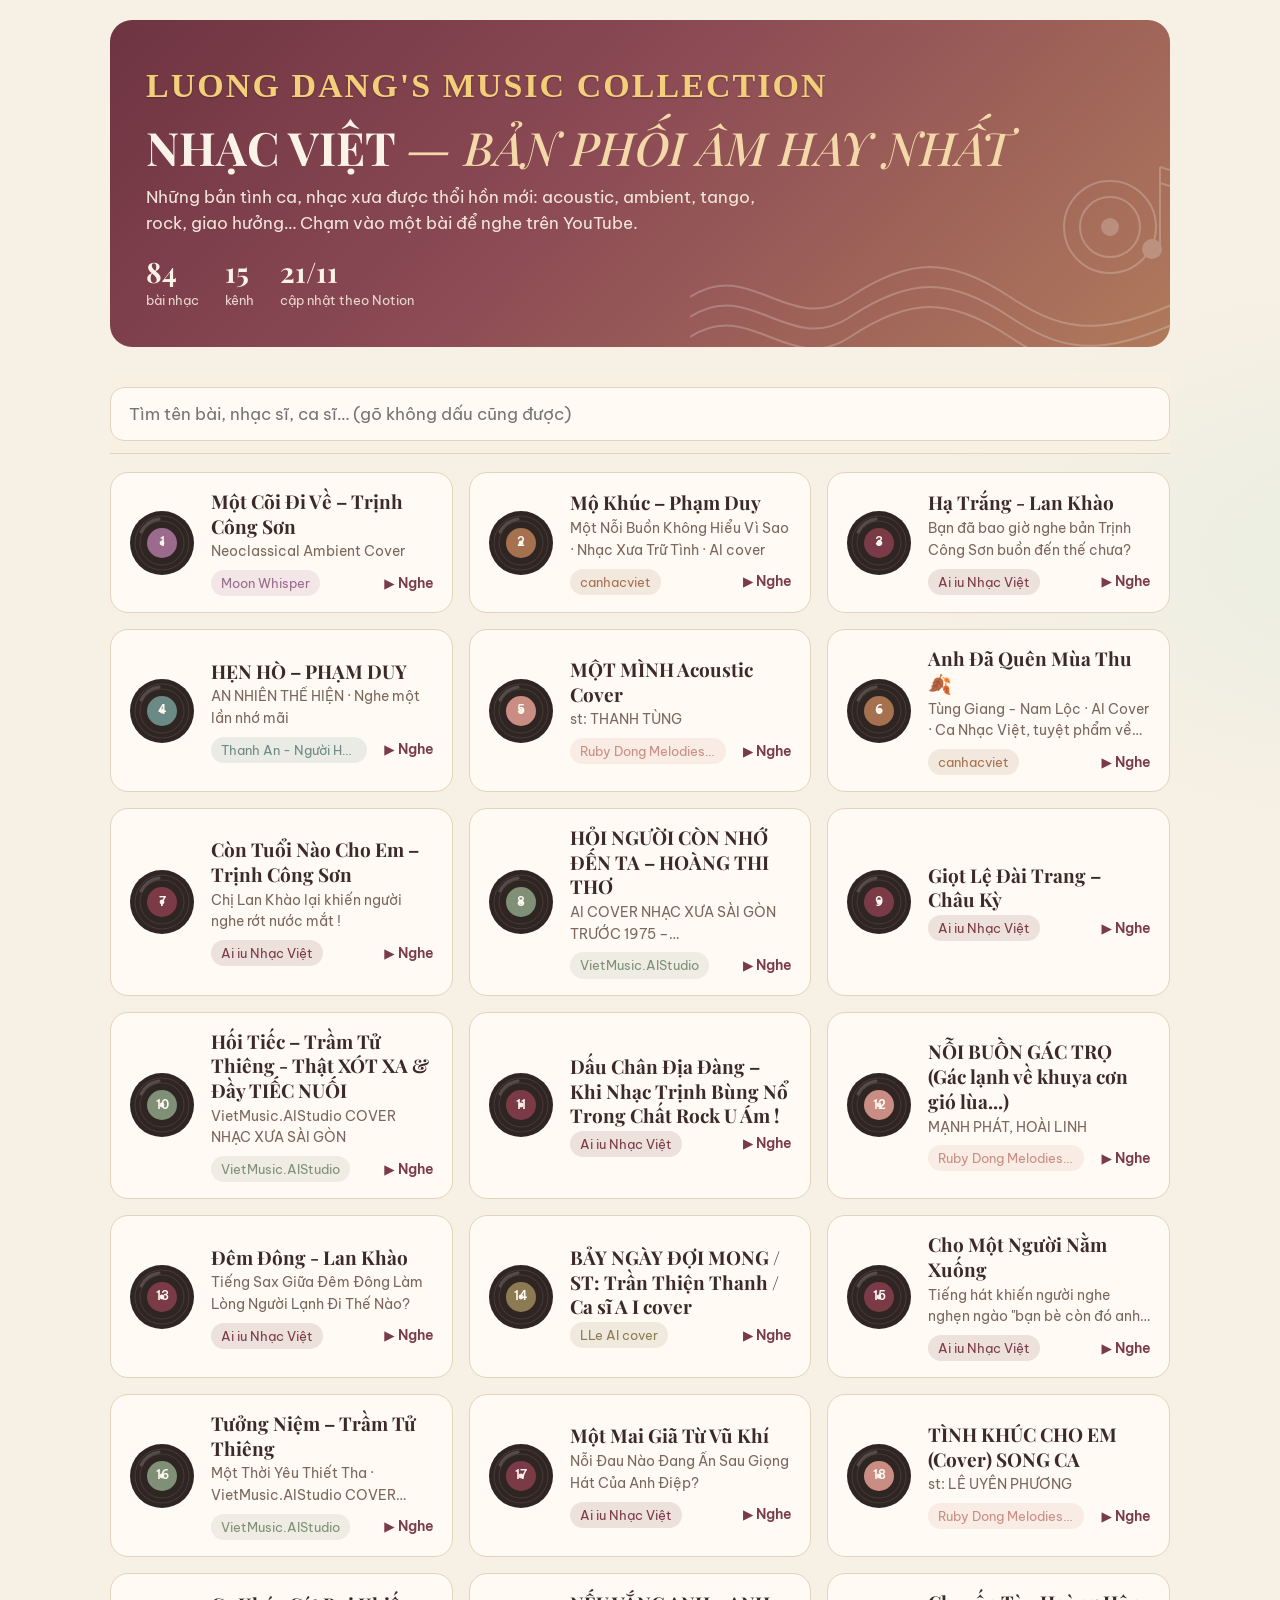
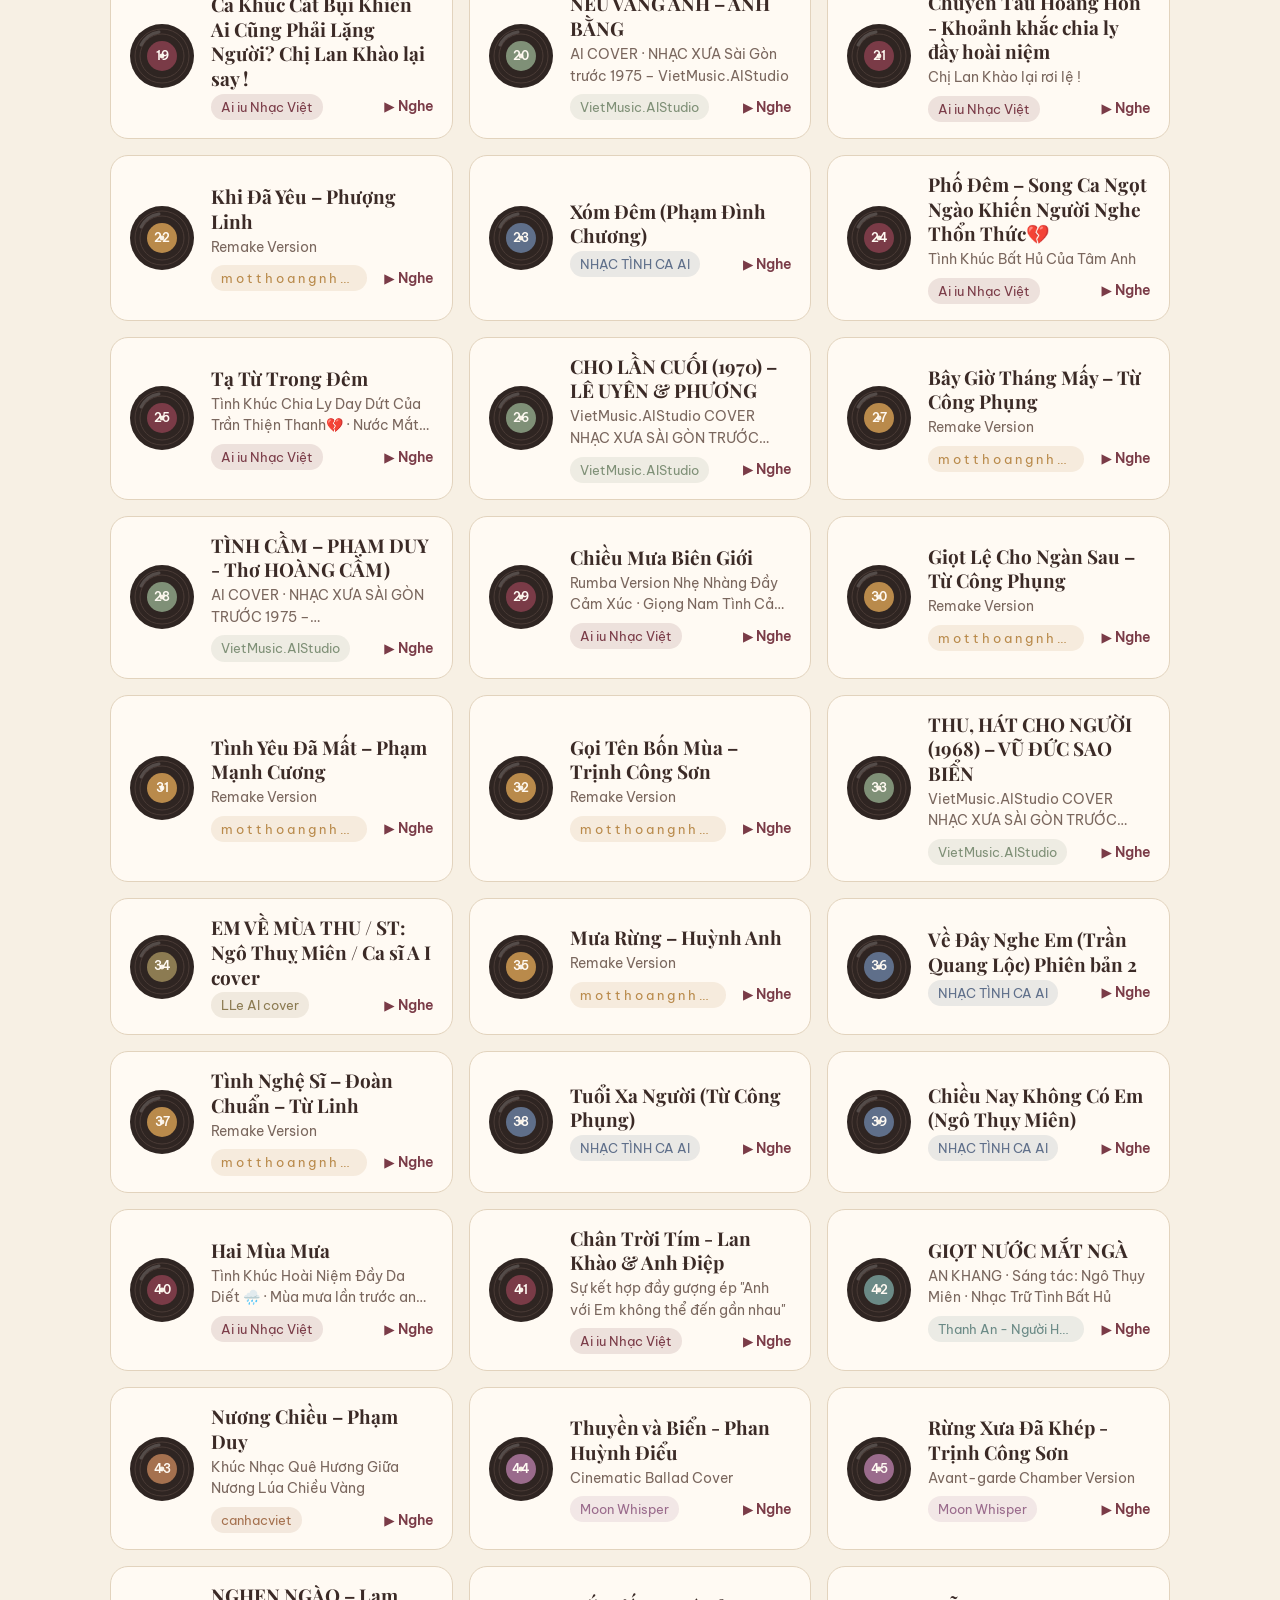
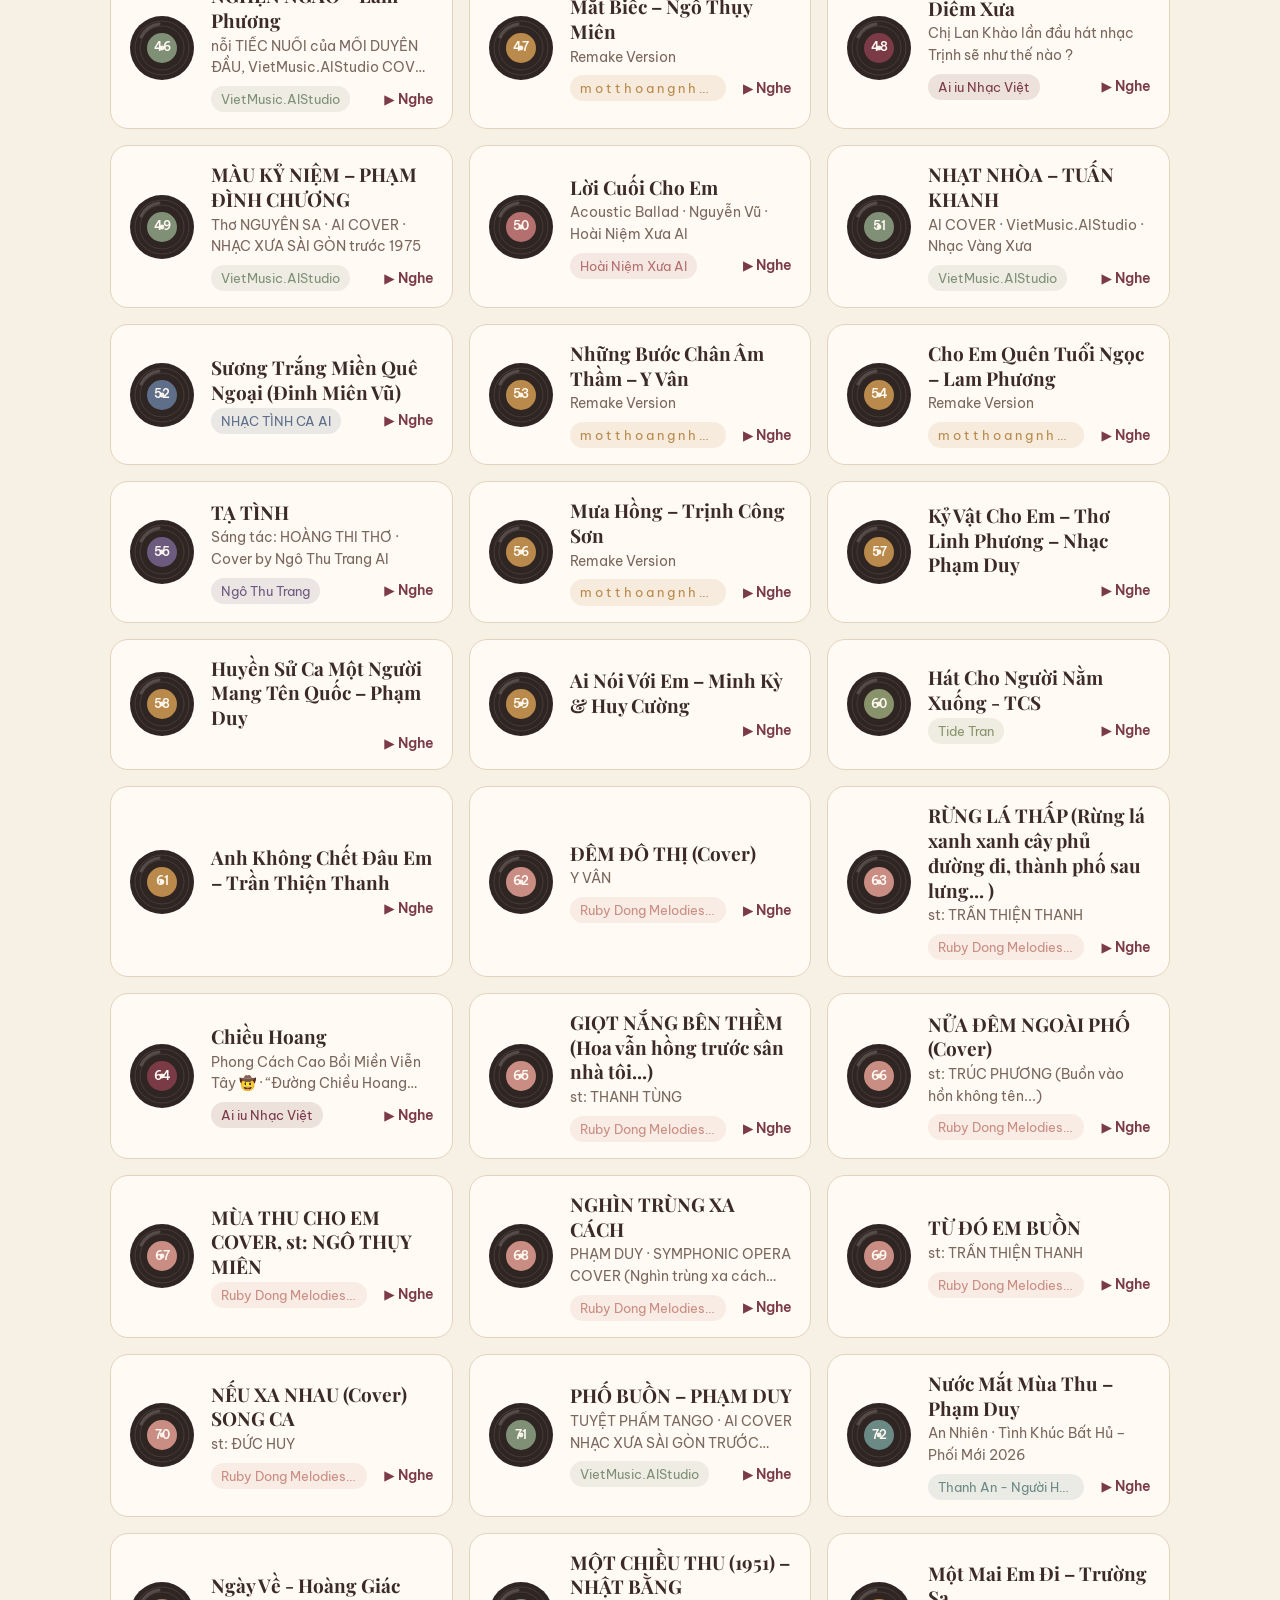
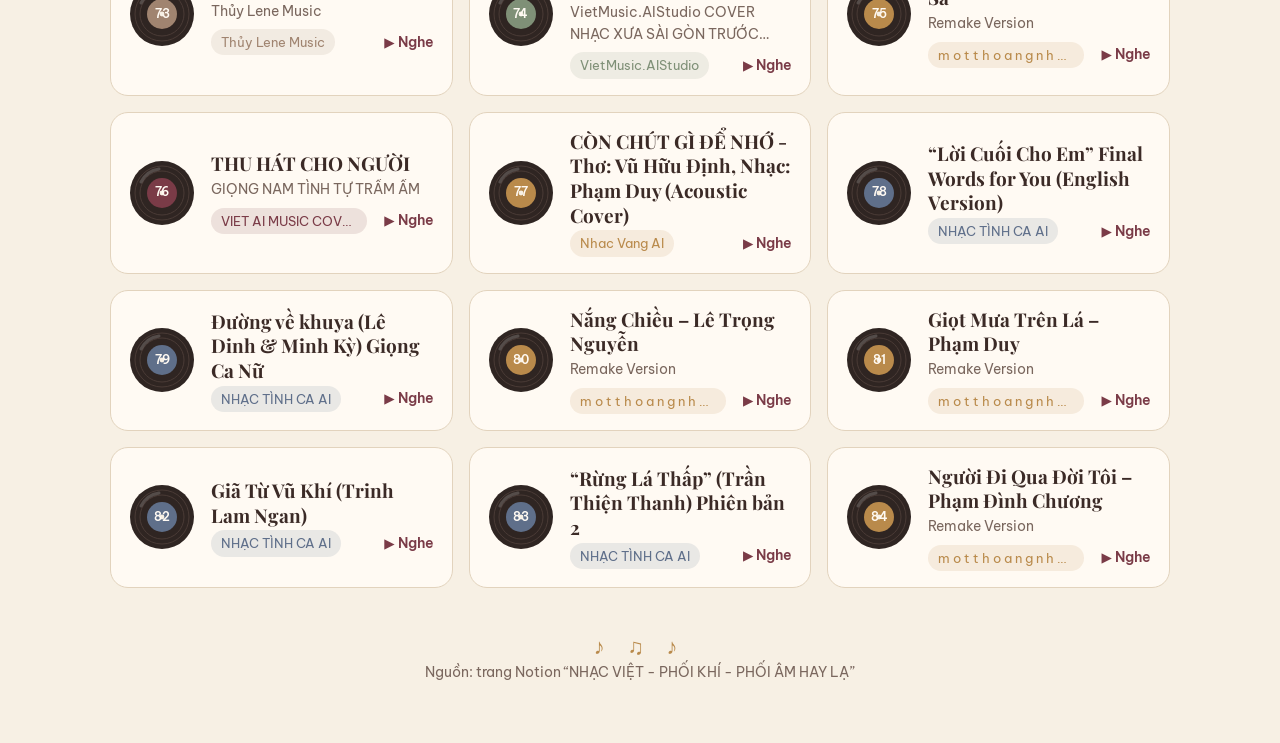
==== index.html @ 606f3fb5 "Thêm trang nhạc: Nhạc Việt – bản phối âm hay nhất Co-Authored-By: Claude Opus 5.5 <noreply@anthropic" ====
<!DOCTYPE html>
<html lang="vi">
<head>
<meta charset="utf-8">
<meta name="viewport" content="width=device-width, initial-scale=1">
<title>Luong Dang's Music Collection – Nhạc Việt, bản phối âm hay nhất</title>
<link rel="preconnect" href="https://fonts.googleapis.com">
<link rel="preconnect" href="https://fonts.gstatic.com" crossorigin>
<link href="https://fonts.googleapis.com/css2?family=Playfair+Display:ital,wght@0,500;0,700;1,500&family=Be+Vietnam+Pro:wght@400;500;600&display=swap" rel="stylesheet">
<style>
  :root{
    --paper:#f7f0e4; --paper2:#efe4d2; --ink:#3b2a26; --muted:#7a675e;
    --wine:#7a3b47; --rose:#c98d83; --gold:#b98a4b; --sage:#7f9077; --line:#e2d3bd;
  }
  *{box-sizing:border-box}
  body{margin:0;background:
      radial-gradient(1200px 600px at 10% -10%, #fbe9d9 0%, transparent 60%),
      radial-gradient(900px 500px at 110% 10%, #e9efe2 0%, transparent 55%),
      var(--paper);
    color:var(--ink);font-family:"Be Vietnam Pro",system-ui,sans-serif;font-size:17px;line-height:1.55}
  .wrap{max-width:1100px;margin:0 auto;padding:0 20px 60px}
  header{position:relative;overflow:hidden;margin:20px 0 26px;border-radius:22px;
    background:linear-gradient(135deg,#6e3441 0%,#8c4b55 45%,#b07a5c 100%);color:#fbf3e8;padding:40px 36px 34px}
  header svg.waves{position:absolute;right:-40px;bottom:-30px;width:520px;opacity:.22}
  .eyebrow{font-family:"Times New Roman",Times,serif;font-weight:700;font-size:clamp(24px,3.6vw,34px);letter-spacing:.06em;color:#f3cf7a;text-shadow:0 1px 2px rgba(0,0,0,.25)}
  h1{font-family:"Playfair Display",Georgia,serif;font-weight:700;font-size:clamp(30px,5vw,46px);line-height:1.15;margin:8px 0 10px}
  h1 em{font-weight:500;color:#f3d9a9}
  .lead{max-width:620px;opacity:.92;margin:0}
  .stats{display:flex;gap:26px;margin-top:22px;flex-wrap:wrap}
  .stat b{font-family:"Playfair Display",serif;font-size:28px;display:block;line-height:1}
  .stat span{font-size:13px;opacity:.85}

  .tools{position:sticky;top:0;z-index:5;background:rgba(247,240,228,.93);backdrop-filter:blur(6px);
    padding:14px 0 12px;margin-bottom:10px;border-bottom:1px solid var(--line)}
  .search{width:100%;padding:13px 18px;border-radius:14px;border:1px solid var(--line);background:#fffaf3;
    font:inherit;color:var(--ink);outline:none}
  .search:focus{border-color:var(--rose);box-shadow:0 0 0 3px rgba(201,141,131,.2)}
  .chips{display:flex;gap:8px;flex-wrap:wrap;margin-top:12px}
  .chip{border:1px solid var(--line);background:#fffaf3;color:var(--ink);border-radius:999px;padding:7px 14px;
    font:inherit;font-size:14.5px;cursor:pointer;display:inline-flex;align-items:center;gap:7px}
  .chip i{width:10px;height:10px;border-radius:50%;display:inline-block}
  .chip small{color:var(--muted)}
  .chip.on{background:var(--wine);border-color:var(--wine);color:#fbf3e8}
  .chip.on small{color:#f1d8c9}

  .grid{display:grid;grid-template-columns:repeat(auto-fill,minmax(320px,1fr));gap:16px;margin-top:18px}
  .card{display:flex;gap:16px;align-items:center;text-decoration:none;color:inherit;background:#fffaf3;
    border:1px solid var(--line);border-radius:18px;padding:16px 18px;transition:transform .15s, box-shadow .15s, border-color .15s}
  .card:hover{transform:translateY(-2px);box-shadow:0 10px 24px -14px rgba(90,45,40,.45);border-color:var(--rose)}
  .disc{flex:0 0 66px;height:66px;position:relative}
  .disc svg{width:66px;height:66px;transition:transform 1.2s}
  .card:hover .disc svg{transform:rotate(200deg)}
  .disc .num{position:absolute;inset:0;display:grid;place-items:center;font-size:12px;font-weight:600;color:#fffaf3}
  .body{min-width:0;flex:1}
  .title{font-family:"Playfair Display",Georgia,serif;font-size:19px;font-weight:700;line-height:1.3;margin:0 0 3px}
  .sub{font-size:14px;color:var(--muted);margin:0 0 7px;overflow:hidden;display:-webkit-box;-webkit-line-clamp:2;-webkit-box-orient:vertical}
  .meta{display:flex;align-items:center;justify-content:space-between;gap:10px}
  .ch{font-size:13px;padding:3px 10px;border-radius:999px;white-space:nowrap;overflow:hidden;text-overflow:ellipsis;max-width:70%}
  .play{font-size:13.5px;font-weight:600;color:var(--wine);white-space:nowrap}
  .card.special{background:linear-gradient(135deg,#fff6ea,#f3e6d3);border-style:dashed;border-color:var(--gold)}
  .empty{text-align:center;color:var(--muted);padding:40px 0;display:none}
  footer{margin-top:40px;text-align:center;color:var(--muted);font-size:13.5px}
  footer .orn{font-family:"Playfair Display",serif;font-size:22px;color:var(--gold);letter-spacing:.4em}
  @media (max-width:520px){header{padding:30px 22px}.grid{grid-template-columns:1fr}}
</style>
</head>
<body>
<div class="wrap">
  <header>
    <svg class="waves" viewBox="0 0 520 220" fill="none" stroke="#fff" stroke-width="2">
      <path d="M0 160 C60 120 100 200 160 160 S260 120 320 160 S420 200 520 150"/>
      <path d="M0 180 C60 140 100 220 160 180 S260 140 320 180 S420 220 520 170"/>
      <path d="M0 140 C60 100 100 180 160 140 S260 100 320 140 S420 180 520 130"/>
      <circle cx="420" cy="70" r="46"/><circle cx="420" cy="70" r="30"/><circle cx="420" cy="70" r="8" fill="#fff"/>
      <path d="M470 10 v80 M470 10 l26 8 v16 l-26 -8"/><circle cx="462" cy="92" r="9" fill="#fff"/>
    </svg>
    <div class="eyebrow">LUONG DANG'S MUSIC COLLECTION</div>
    <h1>NHẠC VIỆT <em>— BẢN PHỐI ÂM HAY NHẤT</em></h1>
    <p class="lead">Những bản tình ca, nhạc xưa được thổi hồn mới: acoustic, ambient, tango, rock, giao hưởng… Chạm vào một bài để nghe trên YouTube.</p>
    <div class="stats">
      <div class="stat"><b id="sCount">0</b><span>bài nhạc</span></div>
      <div class="stat"><b id="sCh">0</b><span>kênh</span></div>
      <div class="stat"><b>21/11</b><span>cập nhật theo Notion</span></div>
    </div>
  </header>

  <div class="tools">
    <input id="q" class="search" type="search" placeholder="Tìm tên bài, nhạc sĩ, ca sĩ… (gõ không dấu cũng được)">
  </div>

  <div id="grid" class="grid"></div>
  <p id="empty" class="empty">Không tìm thấy bài nào phù hợp.</p>

  <footer>
    <div class="orn">♪ ♫ ♪</div>
    Nguồn: trang Notion “NHẠC VIỆT - PHỐI KHÍ - PHỐI ÂM HAY LẠ”
  </footer>
</div>

<script id="songs" type="application/json">[{"n": 1, "url": "https://www.youtube.com/watch?v=F28gRmZWb9c", "title": "Một Cõi Đi Về – Trịnh Công Sơn", "sub": "Neoclassical Ambient Cover", "ch": "Moon Whisper"}, {"n": 2, "url": "https://www.youtube.com/watch?v=x0obyBOg3wg", "title": "Mộ Khúc – Phạm Duy", "sub": "Một Nỗi Buồn Không Hiểu Vì Sao · Nhạc Xưa Trữ Tình · AI cover", "ch": "canhacviet"}, {"n": 3, "url": "https://www.youtube.com/watch?v=x8W3TAlxz9k", "title": "Hạ Trắng - Lan Khào", "sub": "Bạn đã bao giờ nghe bản Trịnh Công Sơn buồn đến thế chưa?", "ch": "Ai iu Nhạc Việt"}, {"n": 4, "url": "https://www.youtube.com/watch?v=IdmJIPFRm_A", "title": "HẸN HÒ – PHẠM DUY", "sub": "AN NHIÊN THỂ HIỆN · Nghe một lần nhớ mãi", "ch": "Thanh An - Người Hát Rong Tình Ca"}, {"n": 5, "url": "https://www.youtube.com/watch?v=8Wn0s6S_dQo", "title": "MỘT MÌNH Acoustic Cover", "sub": "st: THANH TÙNG", "ch": "Ruby Dong Melodies of Soul"}, {"n": 6, "url": "https://www.youtube.com/watch?v=rCidC3fofmc", "title": "Anh Đã Quên Mùa Thu 🍂", "sub": "Tùng Giang - Nam Lộc · AI Cover · Ca Nhạc Việt, tuyệt phẩm về mùa thu", "ch": "canhacviet"}, {"n": 7, "url": "https://www.youtube.com/watch?v=_XQDjiudlmM", "title": "Còn Tuổi Nào Cho Em – Trịnh Công Sơn", "sub": "Chị Lan Khào lại khiến người nghe rớt nước mắt !", "ch": "Ai iu Nhạc Việt"}, {"n": 8, "url": "https://www.youtube.com/watch?v=FZbq5rDkzs8", "title": "HỎI NGƯỜI CÒN NHỚ ĐẾN TA – HOÀNG THI THƠ", "sub": "AI COVER NHẠC XƯA SÀI GÒN TRƯỚC 1975 – VietMusic.AIStudio", "ch": "VietMusic.AIStudio"}, {"n": 9, "url": "https://www.youtube.com/watch?v=ObnP5lUFz-Y", "title": "Giọt Lệ Đài Trang – Châu Kỳ", "sub": "", "ch": "Ai iu Nhạc Việt"}, {"n": 10, "url": "https://www.youtube.com/watch?v=5LuyLQQZweE", "title": "Hối Tiếc – Trầm Tử Thiêng - Thật XÓT XA & Đầy TIẾC NUỐI", "sub": "VietMusic.AIStudio COVER NHẠC XƯA SÀI GÒN", "ch": "VietMusic.AIStudio"}, {"n": 11, "url": "https://www.youtube.com/watch?v=yX_bg4QYOjo", "title": "Dấu Chân Địa Đàng – Khi Nhạc Trịnh Bùng Nổ Trong Chất Rock U Ám !", "sub": "", "ch": "Ai iu Nhạc Việt"}, {"n": 12, "url": "https://www.youtube.com/watch?v=w-1n0uGfo-o", "title": "NỖI BUỒN GÁC TRỌ (Gác lạnh về khuya cơn gió lùa...)", "sub": "MẠNH PHÁT, HOÀI LINH", "ch": "Ruby Dong Melodies of Soul"}, {"n": 13, "url": "https://www.youtube.com/watch?v=a-eAicY22bk", "title": "Đêm Đông - Lan Khào", "sub": "Tiếng Sax Giữa Đêm Đông Làm Lòng Người Lạnh Đi Thế Nào?", "ch": "Ai iu Nhạc Việt"}, {"n": 14, "url": "https://www.youtube.com/watch?v=M1yhYIdwyZs", "title": "BẢY NGÀY ĐỢI MONG / ST: Trần Thiện Thanh / Ca sĩ A I  cover", "sub": "", "ch": "LLe AI cover"}, {"n": 15, "url": "https://www.youtube.com/watch?v=jIWlu3GfK_A", "title": "Cho Một Người Nằm Xuống", "sub": "Tiếng hát khiến người nghe nghẹn ngào \"bạn bè còn đó anh biết không anh?", "ch": "Ai iu Nhạc Việt"}, {"n": 16, "url": "https://www.youtube.com/watch?v=TNHBF0bVxXE", "title": "Tưởng Niệm – Trầm Tử Thiêng", "sub": "Một Thời Yêu Thiết Tha · VietMusic.AIStudio COVER NHẠC XƯA SÀI GÒN", "ch": "VietMusic.AIStudio"}, {"n": 17, "url": "https://www.youtube.com/watch?v=DcY1l3TQ0W8", "title": "Một Mai Giã Từ Vũ Khí", "sub": "Nỗi Đau Nào Đang Ẩn Sau Giọng Hát Của Anh Điệp?", "ch": "Ai iu Nhạc Việt"}, {"n": 18, "url": "https://www.youtube.com/watch?v=p3O8uaVR8fk", "title": "TÌNH KHÚC CHO EM (Cover) SONG CA", "sub": "st: LÊ UYÊN PHƯƠNG", "ch": "Ruby Dong Melodies of Soul"}, {"n": 19, "url": "https://www.youtube.com/watch?v=qFnLYK0Kqps", "title": "Ca Khúc Cát Bụi Khiến Ai Cũng Phải Lặng Người?  Chị Lan Khào lại say !", "sub": "", "ch": "Ai iu Nhạc Việt"}, {"n": 20, "url": "https://www.youtube.com/watch?v=N2M12Zb2e6E", "title": "NẾU VẮNG ANH – ANH BẰNG", "sub": "AI COVER · NHẠC XƯA Sài Gòn trước 1975 – VietMusic.AIStudio", "ch": "VietMusic.AIStudio"}, {"n": 21, "url": "https://www.youtube.com/watch?v=xKwuDbhSCOg", "title": "Chuyến Tàu Hoàng Hôn - Khoảnh khắc chia ly đầy hoài niệm", "sub": "Chị Lan Khào lại rơi lệ !", "ch": "Ai iu Nhạc Việt"}, {"n": 22, "url": "https://www.youtube.com/watch?v=DwOyjmT8dhE", "title": "Khi Đã Yêu – Phượng Linh", "sub": "Remake Version", "ch": "m o t t h o a n g n h o 🌙"}, {"n": 23, "url": "https://www.youtube.com/watch?v=fyJH3nSohsg", "title": "Xóm Đêm (Phạm Đình Chương)", "sub": "", "ch": "NHẠC TÌNH CA AI"}, {"n": 24, "url": "https://www.youtube.com/watch?v=W4vNAunrMI4", "title": "Phố Đêm – Song Ca Ngọt Ngào Khiến Người Nghe Thổn Thức💔", "sub": "Tình Khúc Bất Hủ Của Tâm Anh", "ch": "Ai iu Nhạc Việt"}, {"n": 25, "url": "https://www.youtube.com/watch?v=wpHPxHMJvsk", "title": "Tạ Từ Trong Đêm", "sub": "Tình Khúc Chia Ly Day Dứt Của Trần Thiện Thanh💔 · Nước Mắt Thời Chiến !", "ch": "Ai iu Nhạc Việt"}, {"n": 26, "url": "https://www.youtube.com/watch?v=eOsBJfVIXos", "title": "CHO LẦN CUỐI (1970) – LÊ UYÊN & PHƯƠNG", "sub": "VietMusic.AIStudio COVER NHẠC XƯA SÀI GÒN TRƯỚC 1975", "ch": "VietMusic.AIStudio"}, {"n": 27, "url": "https://www.youtube.com/watch?v=WB40IS_yUEM", "title": "Bây Giờ Tháng Mấy – Từ Công Phụng", "sub": "Remake Version", "ch": "m o t t h o a n g n h o 🌙"}, {"n": 28, "url": "https://www.youtube.com/watch?v=rjCXMmnvfts", "title": "TÌNH CẦM – PHẠM DUY - Thơ HOÀNG CẦM)", "sub": "AI COVER · NHẠC XƯA SÀI GÒN TRƯỚC 1975 – VietMusic.AIStudio", "ch": "VietMusic.AIStudio"}, {"n": 29, "url": "https://www.youtube.com/watch?v=ejlM2jc8Duo", "title": "Chiều Mưa Biên Giới", "sub": "Rumba Version Nhẹ Nhàng Đầy Cảm Xúc · Giọng Nam Tình Cảm Và Hoài Niệm", "ch": "Ai iu Nhạc Việt"}, {"n": 30, "url": "https://www.youtube.com/watch?v=CtJHACv1DcU", "title": "Giọt Lệ Cho Ngàn Sau – Từ Công Phụng", "sub": "Remake Version", "ch": "m o t t h o a n g n h o 🌙"}, {"n": 31, "url": "https://www.youtube.com/watch?v=tKkNaizLsCw", "title": "Tình Yêu Đã Mất – Phạm Mạnh Cương", "sub": "Remake Version", "ch": "m o t t h o a n g n h o 🌙"}, {"n": 32, "url": "https://www.youtube.com/watch?v=X3RUyhqsa24", "title": "Gọi Tên Bốn Mùa – Trịnh Công Sơn", "sub": "Remake Version", "ch": "m o t t h o a n g n h o 🌙"}, {"n": 33, "url": "https://www.youtube.com/watch?v=YQDuM1Wamhc", "title": "THU, HÁT CHO NGƯỜI (1968) – VŨ ĐỨC SAO BIỂN", "sub": "VietMusic.AIStudio COVER NHẠC XƯA SÀI GÒN TRƯỚC 1975", "ch": "VietMusic.AIStudio"}, {"n": 34, "url": "https://www.youtube.com/watch?v=7V3UbP-CYqk", "title": "EM VỀ MÙA THU / ST: Ngô Thuỵ Miên / Ca sĩ A I  cover", "sub": "", "ch": "LLe AI cover"}, {"n": 35, "url": "https://www.youtube.com/watch?v=MqtjaZd7Qsg", "title": "Mưa Rừng – Huỳnh Anh", "sub": "Remake Version", "ch": "m o t t h o a n g n h o 🌙"}, {"n": 36, "url": "https://www.youtube.com/watch?v=b_JLmVSupio", "title": "Về Đây Nghe Em (Trần Quang Lộc) Phiên bản 2", "sub": "", "ch": "NHẠC TÌNH CA AI"}, {"n": 37, "url": "https://www.youtube.com/watch?v=vm_ClMbNiQM", "title": "Tình Nghệ Sĩ – Đoàn Chuẩn – Từ Linh", "sub": "Remake Version", "ch": "m o t t h o a n g n h o 🌙"}, {"n": 38, "url": "https://www.youtube.com/watch?v=e8CyL8_bqLw", "title": "Tuổi Xa Người (Từ Công Phụng)", "sub": "", "ch": "NHẠC TÌNH CA AI"}, {"n": 39, "url": "https://www.youtube.com/watch?v=oDLabWMnjI8", "title": "Chiều Nay Không Có Em (Ngô Thụy Miên)", "sub": "", "ch": "NHẠC TÌNH CA AI"}, {"n": 40, "url": "https://www.youtube.com/watch?v=mJiRp5gOUsM", "title": "Hai Mùa Mưa", "sub": "Tình Khúc Hoài Niệm Đầy Da Diết 🌧️ · Mùa mưa lần trước anh về đây ghé thăm tôi 💔", "ch": "Ai iu Nhạc Việt"}, {"n": 41, "url": "https://www.youtube.com/watch?v=aFsc6U2xxO8", "title": "Chân Trời Tím - Lan Khào & Anh Điệp", "sub": "Sự kết hợp đầy gượng ép \"Anh với Em không thể đến gần nhau\"", "ch": "Ai iu Nhạc Việt"}, {"n": 42, "url": "https://www.youtube.com/watch?v=XxfioU7dhjE", "title": "GIỌT NƯỚC MẮT NGÀ", "sub": "AN KHANG · Sáng tác: Ngô Thụy Miên · Nhạc Trữ Tình Bất Hủ", "ch": "Thanh An - Người Hát Rong Tình Ca"}, {"n": 43, "url": "https://www.youtube.com/watch?v=W0pcoFLv4m8", "title": "Nương Chiều – Phạm Duy", "sub": "Khúc Nhạc Quê Hương Giữa Nương Lúa Chiều Vàng", "ch": "canhacviet"}, {"n": 44, "url": "https://www.youtube.com/watch?v=1Nz6I4n_2iI", "title": "Thuyền và Biển - Phan Huỳnh Điểu", "sub": "Cinematic Ballad Cover", "ch": "Moon Whisper"}, {"n": 45, "url": "https://www.youtube.com/watch?v=18g3mSYGjbk", "title": "Rừng Xưa Đã Khép - Trịnh Công Sơn", "sub": "Avant-garde Chamber Version", "ch": "Moon Whisper"}, {"n": 46, "url": "https://www.youtube.com/watch?v=T_Lx5bvZV7M", "title": "NGHẸN NGÀO – Lam Phương", "sub": "nỗi TIẾC NUỐI của MỐI DUYÊN ĐẦU, VietMusic.AIStudio COVER NHẠC XƯA SÀI GÒN", "ch": "VietMusic.AIStudio"}, {"n": 47, "url": "https://www.youtube.com/watch?v=DtHvMeIxbX0", "title": "Mắt Biếc – Ngô Thụy Miên", "sub": "Remake Version", "ch": "m o t t h o a n g n h o 🌙"}, {"n": 48, "url": "https://www.youtube.com/watch?v=d2r3yovYTus", "title": "Diễm Xưa", "sub": "Chị Lan Khào lần đầu hát nhạc Trịnh sẽ như thế nào ?", "ch": "Ai iu Nhạc Việt"}, {"n": 49, "url": "https://www.youtube.com/watch?v=vObfHHAWaCI", "title": "MÀU KỶ NIỆM – PHẠM ĐÌNH CHƯƠNG", "sub": "Thơ NGUYÊN SA · AI COVER · NHẠC XƯA SÀI GÒN trước 1975", "ch": "VietMusic.AIStudio"}, {"n": 50, "url": "https://www.youtube.com/watch?v=Sz3yGmjNlYo", "title": "Lời Cuối Cho Em", "sub": "Acoustic Ballad · Nguyễn Vũ · Hoài Niệm Xưa AI", "ch": "Hoài Niệm Xưa AI"}, {"n": 51, "url": "https://www.youtube.com/watch?v=TuNQdckwGKQ", "title": "NHẠT NHÒA – TUẤN KHANH", "sub": "AI COVER · VietMusic.AIStudio · Nhạc Vàng Xưa", "ch": "VietMusic.AIStudio"}, {"n": 52, "url": "https://www.youtube.com/watch?v=H8_HGhmWwks", "title": "Sương Trắng Miền Quê Ngoại (Đinh Miên Vũ)", "sub": "", "ch": "NHẠC TÌNH CA AI"}, {"n": 53, "url": "https://www.youtube.com/watch?v=PUfVavj7Ycw", "title": "Những Bước Chân Âm Thầm – Y Vân", "sub": "Remake Version", "ch": "m o t t h o a n g n h o 🌙"}, {"n": 54, "url": "https://www.youtube.com/watch?v=FRqpQQSW9f0", "title": "Cho Em Quên Tuổi Ngọc – Lam Phương", "sub": "Remake Version", "ch": "m o t t h o a n g n h o 🌙"}, {"n": 55, "url": "https://www.youtube.com/watch?v=BpuFnm8ElVY", "title": "TẠ TÌNH", "sub": "Sáng tác: HOÀNG THI THƠ · Cover by Ngô Thu Trang AI", "ch": "Ngô Thu Trang"}, {"n": 56, "url": "https://www.youtube.com/watch?v=cBlD69cCxiQ", "title": "Mưa Hồng – Trịnh Công Sơn", "sub": "Remake Version", "ch": "m o t t h o a n g n h o 🌙"}, {"n": 57, "url": "https://www.youtube.com/watch?v=PlhyFIDhuwc", "title": "Kỷ Vật Cho Em – Thơ Linh Phương – Nhạc Phạm Duy", "sub": "", "ch": ""}, {"n": 58, "url": "https://www.youtube.com/watch?v=rn-JRCSPPDM", "title": "Huyền Sử Ca Một Người Mang Tên Quốc – Phạm Duy", "sub": "", "ch": ""}, {"n": 59, "url": "https://www.youtube.com/watch?v=wkDzhja5OcU", "title": "Ai Nói Với Em – Minh Kỳ & Huy Cường", "sub": "", "ch": ""}, {"n": 60, "url": "https://www.youtube.com/watch?v=b7tfzeJQ8vQ", "title": "Hát Cho Người Nằm Xuống - TCS", "sub": "", "ch": "Tide Tran"}, {"n": 61, "url": "https://www.youtube.com/watch?v=czqLt9cswrY", "title": "Anh Không Chết Đâu Em – Trần Thiện Thanh", "sub": "", "ch": ""}, {"n": 62, "url": "https://www.youtube.com/watch?v=tlaYH0s2lQA", "title": "ĐÊM ĐÔ THỊ (Cover)", "sub": "Y VÂN", "ch": "Ruby Dong Melodies of Soul"}, {"n": 63, "url": "https://www.youtube.com/watch?v=spKVdxC_yGM", "title": "RỪNG LÁ THẤP (Rừng lá xanh xanh cây phủ đường đi, thành phố sau lưng... )", "sub": "st: TRẦN THIỆN THANH", "ch": "Ruby Dong Melodies of Soul"}, {"n": 64, "url": "https://www.youtube.com/watch?v=ejfe6XGwMoo", "title": "Chiều Hoang", "sub": "Phong Cách Cao Bồi Miền Viễn Tây 🤠 · “Đường Chiều Hoang Vắng Chỉ Mình Tôi…”", "ch": "Ai iu Nhạc Việt"}, {"n": 65, "url": "https://www.youtube.com/watch?v=IfHVsY2PISA", "title": "GIỌT NẮNG BÊN THỀM (Hoa vẫn hồng trước sân nhà tôi...)", "sub": "st: THANH TÙNG", "ch": "Ruby Dong Melodies of Soul"}, {"n": 66, "url": "https://www.youtube.com/watch?v=1SpaqFtcaNE", "title": "NỬA ĐÊM NGOÀI PHỐ (Cover)", "sub": "st: TRÚC PHƯƠNG (Buồn vào hồn không tên...)", "ch": "Ruby Dong Melodies of Soul"}, {"n": 67, "url": "https://www.youtube.com/watch?v=7RRcH_fPHuU", "title": "MÙA THU CHO EM COVER, st: NGÔ THỤY MIÊN", "sub": "", "ch": "Ruby Dong Melodies of Soul"}, {"n": 68, "url": "https://www.youtube.com/watch?v=4BvwsbbkV8c", "title": "NGHÌN TRÙNG XA CÁCH", "sub": "PHẠM DUY · SYMPHONIC OPERA COVER (Nghìn trùng xa cách người đã đi rồi...)", "ch": "Ruby Dong Melodies of Soul"}, {"n": 69, "url": "https://www.youtube.com/watch?v=784BSfcMAEM", "title": "TỪ ĐÓ EM BUỒN", "sub": "st: TRẦN THIỆN THANH", "ch": "Ruby Dong Melodies of Soul"}, {"n": 70, "url": "https://www.youtube.com/watch?v=O0f3cWIZUTc", "title": "NẾU XA NHAU (Cover) SONG CA", "sub": "st: ĐỨC HUY", "ch": "Ruby Dong Melodies of Soul"}, {"n": 71, "url": "https://www.youtube.com/watch?v=8EY94strKBs", "title": "PHỐ BUỒN – PHẠM DUY", "sub": "TUYỆT PHẨM TANGO · AI COVER NHẠC XƯA SÀI GÒN TRƯỚC 1975 – VietMusic.AIStudio", "ch": "VietMusic.AIStudio"}, {"n": 72, "url": "https://www.youtube.com/watch?v=qGgB8bVZsTE", "title": "Nước Mắt Mùa Thu – Phạm Duy", "sub": "An Nhiên · Tình Khúc Bất Hủ – Phối Mới 2026", "ch": "Thanh An - Người Hát Rong Tình Ca"}, {"n": 73, "url": "https://www.youtube.com/watch?v=k0KF53L2WjI", "title": "Ngày Về - Hoàng Giác", "sub": "Thủy Lene Music", "ch": "Thủy Lene Music"}, {"n": 74, "url": "https://www.youtube.com/watch?v=YSoHdo9psbw", "title": "MỘT CHIỀU THU (1951) – NHẬT BẰNG", "sub": "VietMusic.AIStudio COVER NHẠC XƯA SÀI GÒN TRƯỚC 1975", "ch": "VietMusic.AIStudio"}, {"n": 75, "url": "https://www.youtube.com/watch?v=65i-vROEUMc", "title": "Một Mai Em Đi – Trường Sa", "sub": "Remake Version", "ch": "m o t t h o a n g n h o 🌙"}, {"n": 76, "url": "https://www.youtube.com/watch?v=4kxlsm3xXa4&list=PLTbReUVJD_jnd0SMu7EtKfHAC8rkAkThv&index=6", "title": "THU HÁT CHO NGƯỜI", "sub": "GIỌNG NAM TÌNH TỰ TRẦM ẤM", "ch": "VIET AI MUSIC COVER"}, {"n": 77, "url": "https://www.youtube.com/watch?v=MbGy2deHY_4&list=PLTbReUVJD_jnd0SMu7EtKfHAC8rkAkThv&index=9", "title": "CÒN CHÚT GÌ ĐỂ NHỚ - Thơ: Vũ Hữu Định, Nhạc: Phạm Duy (Acoustic Cover)", "sub": "", "ch": "Nhac Vang AI"}, {"n": 78, "url": "https://www.youtube.com/watch?v=SGhRzHD2Zo4", "title": "“Lời Cuối Cho Em” Final Words for You (English Version)", "sub": "", "ch": "NHẠC TÌNH CA AI"}, {"n": 79, "url": "https://www.youtube.com/watch?v=kZZKijU-EHM", "title": "Đường về khuya (Lê Dinh & Minh Kỳ) Giọng Ca Nữ", "sub": "", "ch": "NHẠC TÌNH CA AI"}, {"n": 80, "url": "https://www.youtube.com/watch?v=M61qoQg5DSk", "title": "Nắng Chiều – Lê Trọng Nguyễn", "sub": "Remake Version", "ch": "m o t t h o a n g n h o 🌙"}, {"n": 81, "url": "https://www.youtube.com/watch?v=IlwRy8GTOQs", "title": "Giọt Mưa Trên Lá – Phạm Duy", "sub": "Remake Version", "ch": "m o t t h o a n g n h o 🌙"}, {"n": 82, "url": "https://www.youtube.com/watch?v=hDFvky5jDpQ", "title": "Giã Từ Vũ Khí (Trinh Lam Ngan)", "sub": "", "ch": "NHẠC TÌNH CA AI"}, {"n": 83, "url": "https://www.youtube.com/watch?v=nK1Ai8NsVn8", "title": "“Rừng Lá Thấp” (Trần Thiện Thanh) Phiên bản 2", "sub": "", "ch": "NHẠC TÌNH CA AI"}, {"n": 84, "url": "https://www.youtube.com/watch?v=rKsvb0jvMP4", "title": "Người Đi Qua Đời Tôi – Phạm Đình Chương", "sub": "Remake Version", "ch": "m o t t h o a n g n h o 🌙"}]</script>
<script>
const SONGS = JSON.parse(document.getElementById('songs').textContent);
const PALETTE = ['#7a3b47','#b98a4b','#7f9077','#c98d83','#5f6f8a','#9a6b8c','#a5714f','#6b8a86','#8c7b52','#b46f6f','#6d5a7f','#88936b','#a08470'];
const strip = s => (s||'').normalize('NFD').replace(/[̀-ͯ]/g,'').replace(/đ/g,'d').replace(/Đ/g,'D').toLowerCase();
const esc = s => (s||'').replace(/[&<>"]/g,c=>({'&':'&amp;','<':'&lt;','>':'&gt;','"':'&quot;'}[c]));

const counts = {};
SONGS.forEach(s=>{ if(s.ch) counts[s.ch]=(counts[s.ch]||0)+1; });
const channels = Object.keys(counts).sort((a,b)=>counts[b]-counts[a]);
const color = {}; channels.forEach((c,i)=>color[c]=PALETTE[i%PALETTE.length]);

document.getElementById('sCount').textContent = SONGS.filter(s=>!s.special).length;
document.getElementById('sCh').textContent = channels.length;

let active = 'all';
function renderChips(){
  const el = document.getElementById('chips');
  el.innerHTML = `<button class="chip ${active==='all'?'on':''}" data-c="all">Tất cả <small>${SONGS.length}</small></button>` +
    channels.map(c=>`<button class="chip ${active===c?'on':''}" data-c="${esc(c)}"><i style="background:${color[c]}"></i>${esc(c)} <small>${counts[c]}</small></button>`).join('');
  el.querySelectorAll('.chip').forEach(b=>b.onclick=()=>{active=b.dataset.c;renderChips();render();});
}
function disc(c){
  return `<svg viewBox="0 0 66 66"><circle cx="33" cy="33" r="32" fill="#2f2522"/>
    <circle cx="33" cy="33" r="27" fill="none" stroke="#4a3b36" stroke-width="1"/>
    <circle cx="33" cy="33" r="22" fill="none" stroke="#4a3b36" stroke-width="1"/>
    <path d="M12 22 A24 24 0 0 1 30 9" stroke="rgba(255,255,255,.18)" stroke-width="3" fill="none" stroke-linecap="round"/>
    <circle cx="33" cy="33" r="15" fill="${c}"/><circle cx="33" cy="33" r="2.4" fill="#f7f0e4"/></svg>`;
}
function render(){
  const q = strip(document.getElementById('q').value.trim());
  const list = SONGS.filter(s => (active==='all'||s.ch===active) && (!q || strip(s.title+' '+s.sub+' '+s.ch).includes(q)));
  document.getElementById('grid').innerHTML = list.map(s=>`
    <a class="card ${s.special?'special':''}" href="${esc(s.url)}" target="_blank" rel="noopener">
      <div class="disc">${disc(color[s.ch]||"#b98a4b")}<div class="num">${s.special?'★':s.n}</div></div>
      <div class="body">
        <p class="title">${esc(s.title)}</p>
        ${s.sub?`<p class="sub">${esc(s.sub)}</p>`:''}
        <div class="meta">${s.ch?`<span class="ch" style="background:${color[s.ch]}22;color:${color[s.ch]}">${esc(s.ch)}</span>`:'<span></span>'}
        <span class="play">${s.special?'Mở kênh ↗':'▶ Nghe'}</span></div>
      </div>
    </a>`).join('');
  document.getElementById('empty').style.display = list.length?'none':'block';
}
document.getElementById('q').addEventListener('input', render);
render();
</script>
</body>
</html>
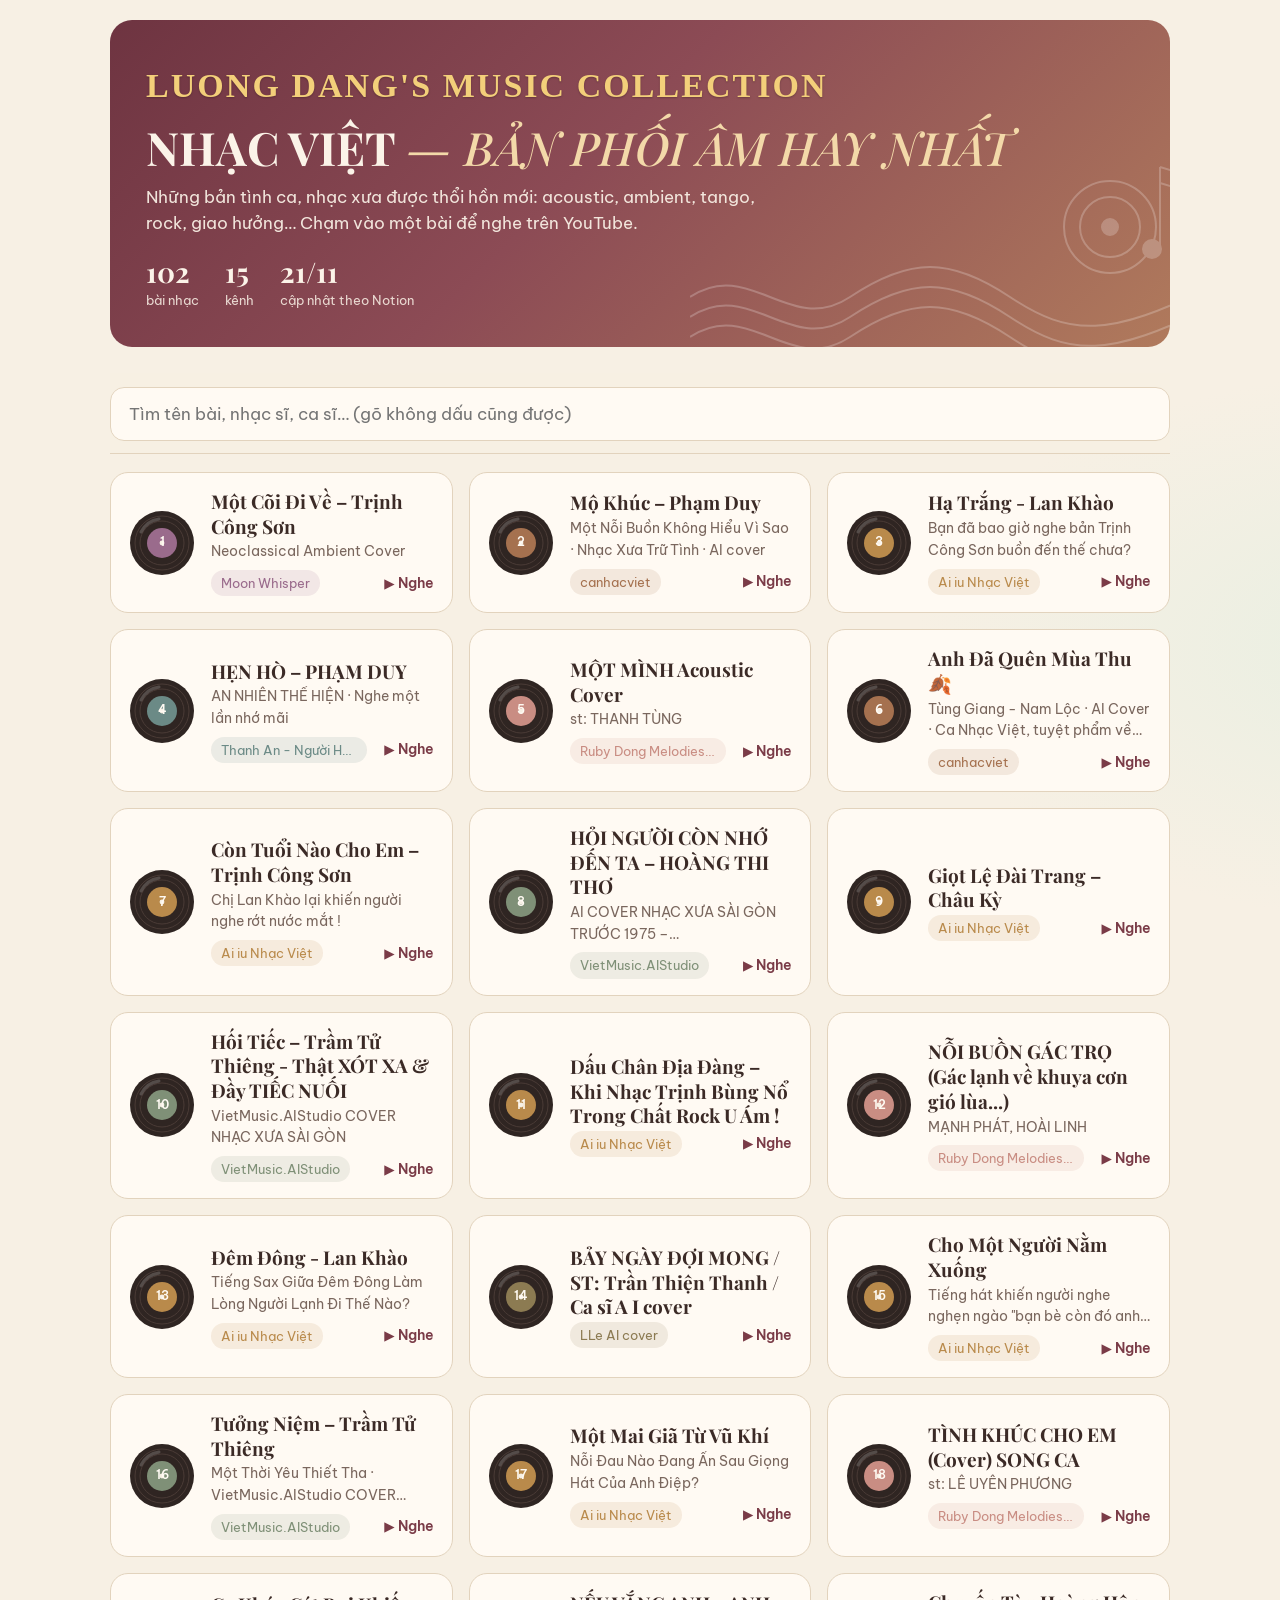
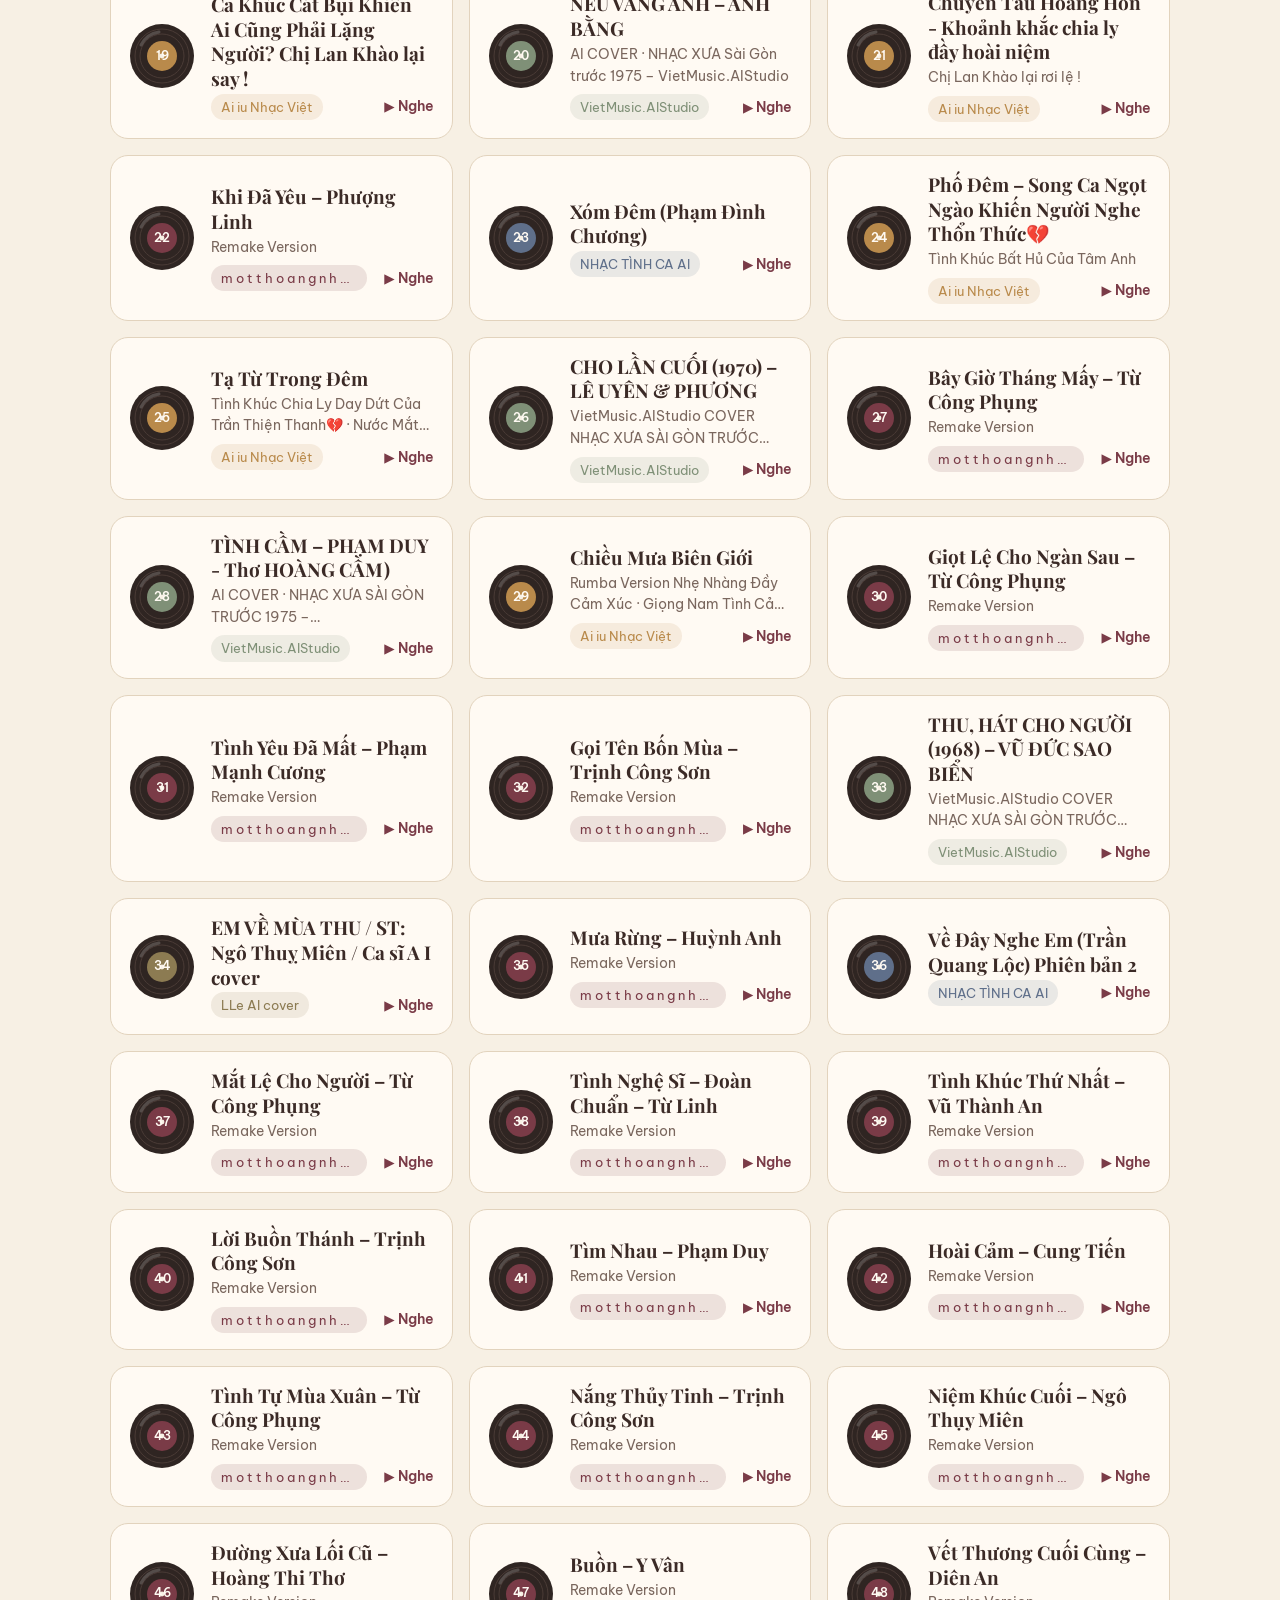
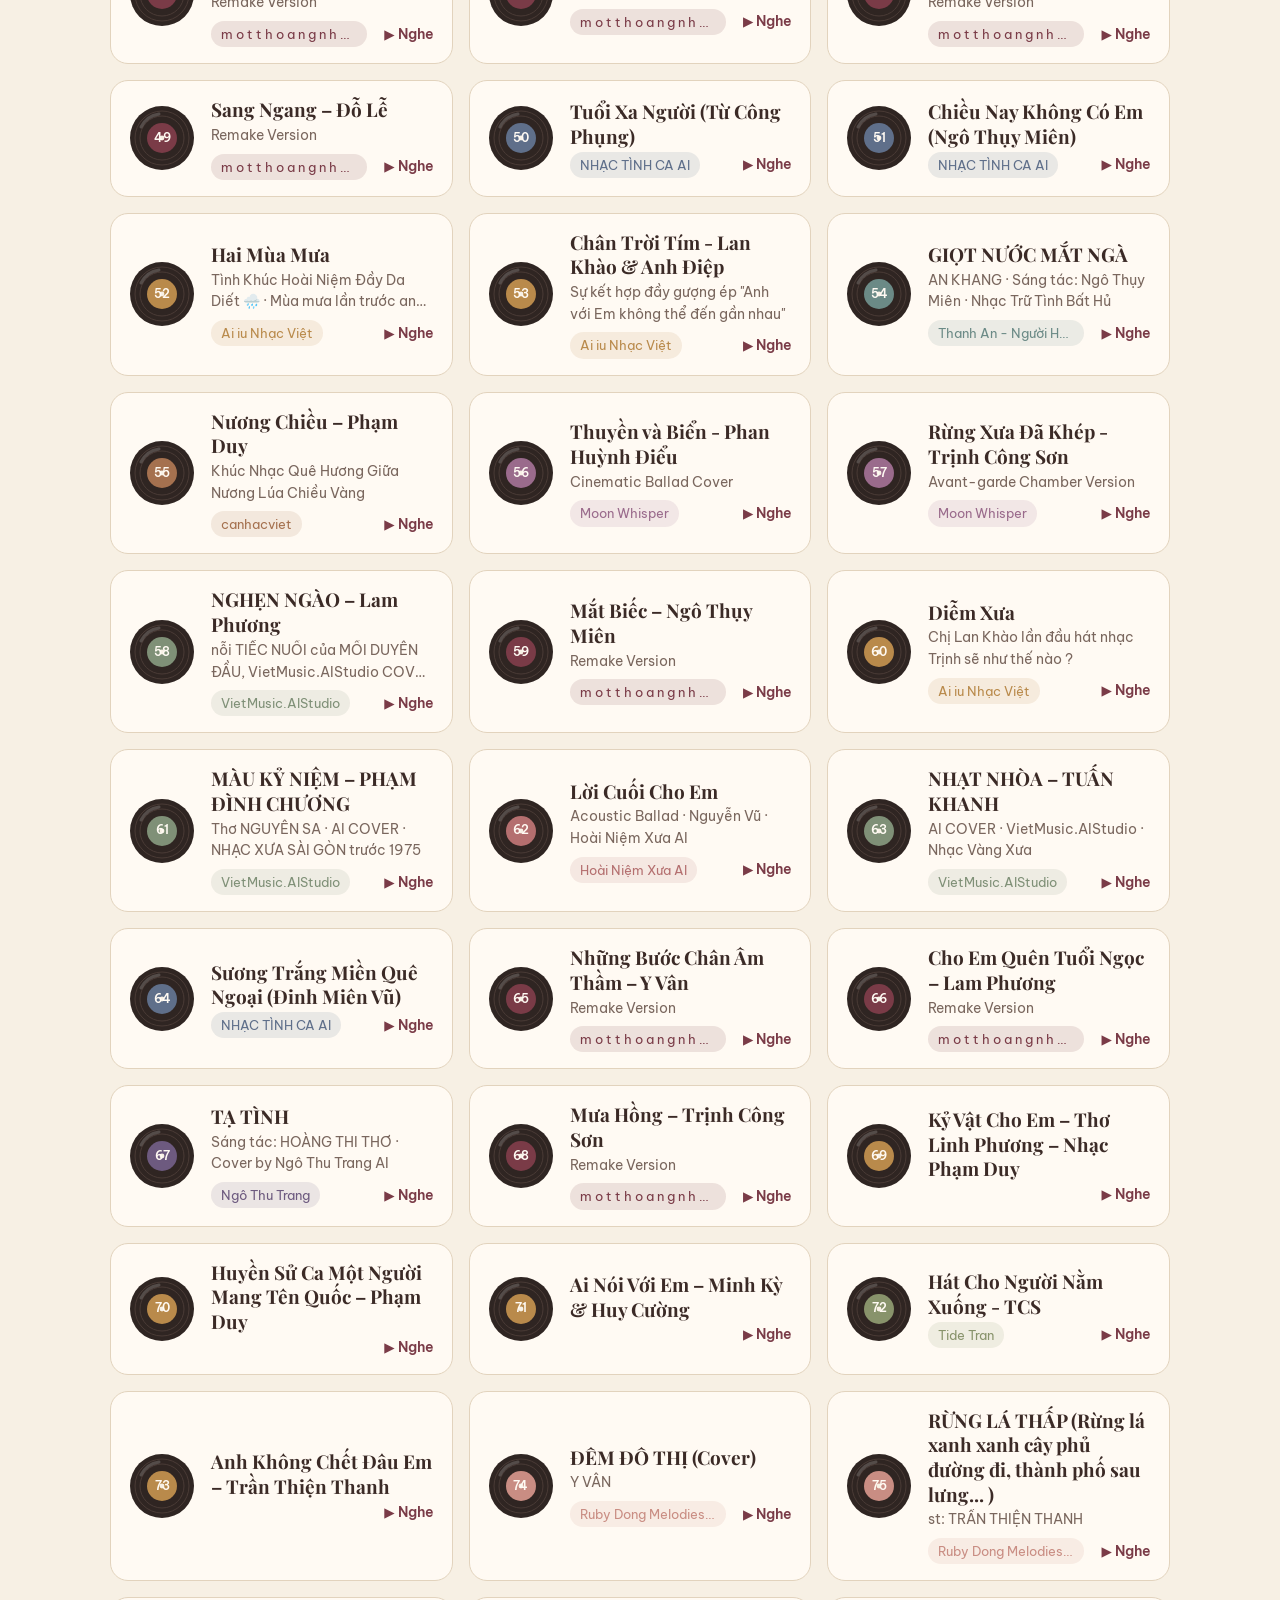
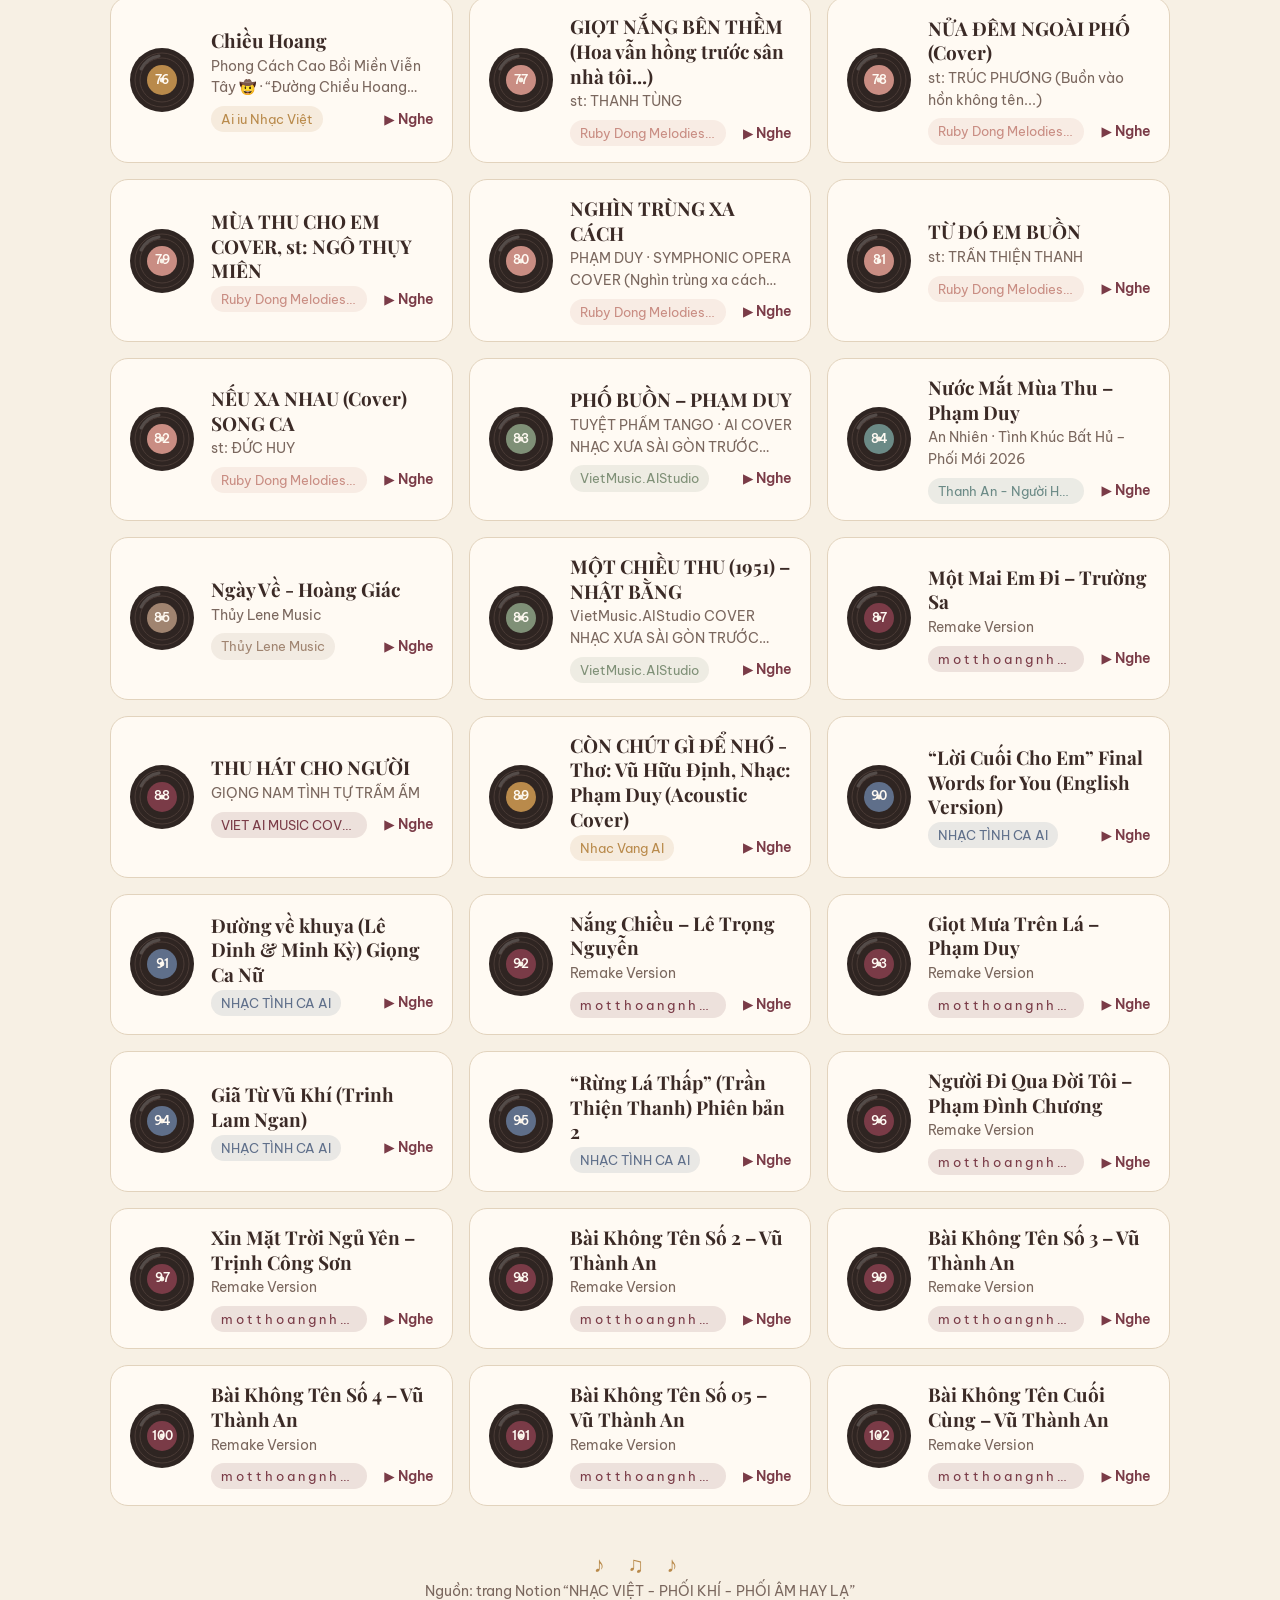
==== commit 1471f3c6: "Cập nhật: thêm 18 bài mới (tổng 102 bài) Co-Authored-By: Claude Opus 5.5 <noreply@anthropic.com> Cla" ====
--- a/index.html
+++ b/index.html
@@ -97,7 +97,7 @@
   </footer>
 </div>
 
-<script id="songs" type="application/json">[{"n": 1, "url": "https://www.youtube.com/watch?v=F28gRmZWb9c", "title": "Một Cõi Đi Về – Trịnh Công Sơn", "sub": "Neoclassical Ambient Cover", "ch": "Moon Whisper"}, {"n": 2, "url": "https://www.youtube.com/watch?v=x0obyBOg3wg", "title": "Mộ Khúc – Phạm Duy", "sub": "Một Nỗi Buồn Không Hiểu Vì Sao · Nhạc Xưa Trữ Tình · AI cover", "ch": "canhacviet"}, {"n": 3, "url": "https://www.youtube.com/watch?v=x8W3TAlxz9k", "title": "Hạ Trắng - Lan Khào", "sub": "Bạn đã bao giờ nghe bản Trịnh Công Sơn buồn đến thế chưa?", "ch": "Ai iu Nhạc Việt"}, {"n": 4, "url": "https://www.youtube.com/watch?v=IdmJIPFRm_A", "title": "HẸN HÒ – PHẠM DUY", "sub": "AN NHIÊN THỂ HIỆN · Nghe một lần nhớ mãi", "ch": "Thanh An - Người Hát Rong Tình Ca"}, {"n": 5, "url": "https://www.youtube.com/watch?v=8Wn0s6S_dQo", "title": "MỘT MÌNH Acoustic Cover", "sub": "st: THANH TÙNG", "ch": "Ruby Dong Melodies of Soul"}, {"n": 6, "url": "https://www.youtube.com/watch?v=rCidC3fofmc", "title": "Anh Đã Quên Mùa Thu 🍂", "sub": "Tùng Giang - Nam Lộc · AI Cover · Ca Nhạc Việt, tuyệt phẩm về mùa thu", "ch": "canhacviet"}, {"n": 7, "url": "https://www.youtube.com/watch?v=_XQDjiudlmM", "title": "Còn Tuổi Nào Cho Em – Trịnh Công Sơn", "sub": "Chị Lan Khào lại khiến người nghe rớt nước mắt !", "ch": "Ai iu Nhạc Việt"}, {"n": 8, "url": "https://www.youtube.com/watch?v=FZbq5rDkzs8", "title": "HỎI NGƯỜI CÒN NHỚ ĐẾN TA – HOÀNG THI THƠ", "sub": "AI COVER NHẠC XƯA SÀI GÒN TRƯỚC 1975 – VietMusic.AIStudio", "ch": "VietMusic.AIStudio"}, {"n": 9, "url": "https://www.youtube.com/watch?v=ObnP5lUFz-Y", "title": "Giọt Lệ Đài Trang – Châu Kỳ", "sub": "", "ch": "Ai iu Nhạc Việt"}, {"n": 10, "url": "https://www.youtube.com/watch?v=5LuyLQQZweE", "title": "Hối Tiếc – Trầm Tử Thiêng - Thật XÓT XA & Đầy TIẾC NUỐI", "sub": "VietMusic.AIStudio COVER NHẠC XƯA SÀI GÒN", "ch": "VietMusic.AIStudio"}, {"n": 11, "url": "https://www.youtube.com/watch?v=yX_bg4QYOjo", "title": "Dấu Chân Địa Đàng – Khi Nhạc Trịnh Bùng Nổ Trong Chất Rock U Ám !", "sub": "", "ch": "Ai iu Nhạc Việt"}, {"n": 12, "url": "https://www.youtube.com/watch?v=w-1n0uGfo-o", "title": "NỖI BUỒN GÁC TRỌ (Gác lạnh về khuya cơn gió lùa...)", "sub": "MẠNH PHÁT, HOÀI LINH", "ch": "Ruby Dong Melodies of Soul"}, {"n": 13, "url": "https://www.youtube.com/watch?v=a-eAicY22bk", "title": "Đêm Đông - Lan Khào", "sub": "Tiếng Sax Giữa Đêm Đông Làm Lòng Người Lạnh Đi Thế Nào?", "ch": "Ai iu Nhạc Việt"}, {"n": 14, "url": "https://www.youtube.com/watch?v=M1yhYIdwyZs", "title": "BẢY NGÀY ĐỢI MONG / ST: Trần Thiện Thanh / Ca sĩ A I  cover", "sub": "", "ch": "LLe AI cover"}, {"n": 15, "url": "https://www.youtube.com/watch?v=jIWlu3GfK_A", "title": "Cho Một Người Nằm Xuống", "sub": "Tiếng hát khiến người nghe nghẹn ngào \"bạn bè còn đó anh biết không anh?", "ch": "Ai iu Nhạc Việt"}, {"n": 16, "url": "https://www.youtube.com/watch?v=TNHBF0bVxXE", "title": "Tưởng Niệm – Trầm Tử Thiêng", "sub": "Một Thời Yêu Thiết Tha · VietMusic.AIStudio COVER NHẠC XƯA SÀI GÒN", "ch": "VietMusic.AIStudio"}, {"n": 17, "url": "https://www.youtube.com/watch?v=DcY1l3TQ0W8", "title": "Một Mai Giã Từ Vũ Khí", "sub": "Nỗi Đau Nào Đang Ẩn Sau Giọng Hát Của Anh Điệp?", "ch": "Ai iu Nhạc Việt"}, {"n": 18, "url": "https://www.youtube.com/watch?v=p3O8uaVR8fk", "title": "TÌNH KHÚC CHO EM (Cover) SONG CA", "sub": "st: LÊ UYÊN PHƯƠNG", "ch": "Ruby Dong Melodies of Soul"}, {"n": 19, "url": "https://www.youtube.com/watch?v=qFnLYK0Kqps", "title": "Ca Khúc Cát Bụi Khiến Ai Cũng Phải Lặng Người?  Chị Lan Khào lại say !", "sub": "", "ch": "Ai iu Nhạc Việt"}, {"n": 20, "url": "https://www.youtube.com/watch?v=N2M12Zb2e6E", "title": "NẾU VẮNG ANH – ANH BẰNG", "sub": "AI COVER · NHẠC XƯA Sài Gòn trước 1975 – VietMusic.AIStudio", "ch": "VietMusic.AIStudio"}, {"n": 21, "url": "https://www.youtube.com/watch?v=xKwuDbhSCOg", "title": "Chuyến Tàu Hoàng Hôn - Khoảnh khắc chia ly đầy hoài niệm", "sub": "Chị Lan Khào lại rơi lệ !", "ch": "Ai iu Nhạc Việt"}, {"n": 22, "url": "https://www.youtube.com/watch?v=DwOyjmT8dhE", "title": "Khi Đã Yêu – Phượng Linh", "sub": "Remake Version", "ch": "m o t t h o a n g n h o 🌙"}, {"n": 23, "url": "https://www.youtube.com/watch?v=fyJH3nSohsg", "title": "Xóm Đêm (Phạm Đình Chương)", "sub": "", "ch": "NHẠC TÌNH CA AI"}, {"n": 24, "url": "https://www.youtube.com/watch?v=W4vNAunrMI4", "title": "Phố Đêm – Song Ca Ngọt Ngào Khiến Người Nghe Thổn Thức💔", "sub": "Tình Khúc Bất Hủ Của Tâm Anh", "ch": "Ai iu Nhạc Việt"}, {"n": 25, "url": "https://www.youtube.com/watch?v=wpHPxHMJvsk", "title": "Tạ Từ Trong Đêm", "sub": "Tình Khúc Chia Ly Day Dứt Của Trần Thiện Thanh💔 · Nước Mắt Thời Chiến !", "ch": "Ai iu Nhạc Việt"}, {"n": 26, "url": "https://www.youtube.com/watch?v=eOsBJfVIXos", "title": "CHO LẦN CUỐI (1970) – LÊ UYÊN & PHƯƠNG", "sub": "VietMusic.AIStudio COVER NHẠC XƯA SÀI GÒN TRƯỚC 1975", "ch": "VietMusic.AIStudio"}, {"n": 27, "url": "https://www.youtube.com/watch?v=WB40IS_yUEM", "title": "Bây Giờ Tháng Mấy – Từ Công Phụng", "sub": "Remake Version", "ch": "m o t t h o a n g n h o 🌙"}, {"n": 28, "url": "https://www.youtube.com/watch?v=rjCXMmnvfts", "title": "TÌNH CẦM – PHẠM DUY - Thơ HOÀNG CẦM)", "sub": "AI COVER · NHẠC XƯA SÀI GÒN TRƯỚC 1975 – VietMusic.AIStudio", "ch": "VietMusic.AIStudio"}, {"n": 29, "url": "https://www.youtube.com/watch?v=ejlM2jc8Duo", "title": "Chiều Mưa Biên Giới", "sub": "Rumba Version Nhẹ Nhàng Đầy Cảm Xúc · Giọng Nam Tình Cảm Và Hoài Niệm", "ch": "Ai iu Nhạc Việt"}, {"n": 30, "url": "https://www.youtube.com/watch?v=CtJHACv1DcU", "title": "Giọt Lệ Cho Ngàn Sau – Từ Công Phụng", "sub": "Remake Version", "ch": "m o t t h o a n g n h o 🌙"}, {"n": 31, "url": "https://www.youtube.com/watch?v=tKkNaizLsCw", "title": "Tình Yêu Đã Mất – Phạm Mạnh Cương", "sub": "Remake Version", "ch": "m o t t h o a n g n h o 🌙"}, {"n": 32, "url": "https://www.youtube.com/watch?v=X3RUyhqsa24", "title": "Gọi Tên Bốn Mùa – Trịnh Công Sơn", "sub": "Remake Version", "ch": "m o t t h o a n g n h o 🌙"}, {"n": 33, "url": "https://www.youtube.com/watch?v=YQDuM1Wamhc", "title": "THU, HÁT CHO NGƯỜI (1968) – VŨ ĐỨC SAO BIỂN", "sub": "VietMusic.AIStudio COVER NHẠC XƯA SÀI GÒN TRƯỚC 1975", "ch": "VietMusic.AIStudio"}, {"n": 34, "url": "https://www.youtube.com/watch?v=7V3UbP-CYqk", "title": "EM VỀ MÙA THU / ST: Ngô Thuỵ Miên / Ca sĩ A I  cover", "sub": "", "ch": "LLe AI cover"}, {"n": 35, "url": "https://www.youtube.com/watch?v=MqtjaZd7Qsg", "title": "Mưa Rừng – Huỳnh Anh", "sub": "Remake Version", "ch": "m o t t h o a n g n h o 🌙"}, {"n": 36, "url": "https://www.youtube.com/watch?v=b_JLmVSupio", "title": "Về Đây Nghe Em (Trần Quang Lộc) Phiên bản 2", "sub": "", "ch": "NHẠC TÌNH CA AI"}, {"n": 37, "url": "https://www.youtube.com/watch?v=vm_ClMbNiQM", "title": "Tình Nghệ Sĩ – Đoàn Chuẩn – Từ Linh", "sub": "Remake Version", "ch": "m o t t h o a n g n h o 🌙"}, {"n": 38, "url": "https://www.youtube.com/watch?v=e8CyL8_bqLw", "title": "Tuổi Xa Người (Từ Công Phụng)", "sub": "", "ch": "NHẠC TÌNH CA AI"}, {"n": 39, "url": "https://www.youtube.com/watch?v=oDLabWMnjI8", "title": "Chiều Nay Không Có Em (Ngô Thụy Miên)", "sub": "", "ch": "NHẠC TÌNH CA AI"}, {"n": 40, "url": "https://www.youtube.com/watch?v=mJiRp5gOUsM", "title": "Hai Mùa Mưa", "sub": "Tình Khúc Hoài Niệm Đầy Da Diết 🌧️ · Mùa mưa lần trước anh về đây ghé thăm tôi 💔", "ch": "Ai iu Nhạc Việt"}, {"n": 41, "url": "https://www.youtube.com/watch?v=aFsc6U2xxO8", "title": "Chân Trời Tím - Lan Khào & Anh Điệp", "sub": "Sự kết hợp đầy gượng ép \"Anh với Em không thể đến gần nhau\"", "ch": "Ai iu Nhạc Việt"}, {"n": 42, "url": "https://www.youtube.com/watch?v=XxfioU7dhjE", "title": "GIỌT NƯỚC MẮT NGÀ", "sub": "AN KHANG · Sáng tác: Ngô Thụy Miên · Nhạc Trữ Tình Bất Hủ", "ch": "Thanh An - Người Hát Rong Tình Ca"}, {"n": 43, "url": "https://www.youtube.com/watch?v=W0pcoFLv4m8", "title": "Nương Chiều – Phạm Duy", "sub": "Khúc Nhạc Quê Hương Giữa Nương Lúa Chiều Vàng", "ch": "canhacviet"}, {"n": 44, "url": "https://www.youtube.com/watch?v=1Nz6I4n_2iI", "title": "Thuyền và Biển - Phan Huỳnh Điểu", "sub": "Cinematic Ballad Cover", "ch": "Moon Whisper"}, {"n": 45, "url": "https://www.youtube.com/watch?v=18g3mSYGjbk", "title": "Rừng Xưa Đã Khép - Trịnh Công Sơn", "sub": "Avant-garde Chamber Version", "ch": "Moon Whisper"}, {"n": 46, "url": "https://www.youtube.com/watch?v=T_Lx5bvZV7M", "title": "NGHẸN NGÀO – Lam Phương", "sub": "nỗi TIẾC NUỐI của MỐI DUYÊN ĐẦU, VietMusic.AIStudio COVER NHẠC XƯA SÀI GÒN", "ch": "VietMusic.AIStudio"}, {"n": 47, "url": "https://www.youtube.com/watch?v=DtHvMeIxbX0", "title": "Mắt Biếc – Ngô Thụy Miên", "sub": "Remake Version", "ch": "m o t t h o a n g n h o 🌙"}, {"n": 48, "url": "https://www.youtube.com/watch?v=d2r3yovYTus", "title": "Diễm Xưa", "sub": "Chị Lan Khào lần đầu hát nhạc Trịnh sẽ như thế nào ?", "ch": "Ai iu Nhạc Việt"}, {"n": 49, "url": "https://www.youtube.com/watch?v=vObfHHAWaCI", "title": "MÀU KỶ NIỆM – PHẠM ĐÌNH CHƯƠNG", "sub": "Thơ NGUYÊN SA · AI COVER · NHẠC XƯA SÀI GÒN trước 1975", "ch": "VietMusic.AIStudio"}, {"n": 50, "url": "https://www.youtube.com/watch?v=Sz3yGmjNlYo", "title": "Lời Cuối Cho Em", "sub": "Acoustic Ballad · Nguyễn Vũ · Hoài Niệm Xưa AI", "ch": "Hoài Niệm Xưa AI"}, {"n": 51, "url": "https://www.youtube.com/watch?v=TuNQdckwGKQ", "title": "NHẠT NHÒA – TUẤN KHANH", "sub": "AI COVER · VietMusic.AIStudio · Nhạc Vàng Xưa", "ch": "VietMusic.AIStudio"}, {"n": 52, "url": "https://www.youtube.com/watch?v=H8_HGhmWwks", "title": "Sương Trắng Miền Quê Ngoại (Đinh Miên Vũ)", "sub": "", "ch": "NHẠC TÌNH CA AI"}, {"n": 53, "url": "https://www.youtube.com/watch?v=PUfVavj7Ycw", "title": "Những Bước Chân Âm Thầm – Y Vân", "sub": "Remake Version", "ch": "m o t t h o a n g n h o 🌙"}, {"n": 54, "url": "https://www.youtube.com/watch?v=FRqpQQSW9f0", "title": "Cho Em Quên Tuổi Ngọc – Lam Phương", "sub": "Remake Version", "ch": "m o t t h o a n g n h o 🌙"}, {"n": 55, "url": "https://www.youtube.com/watch?v=BpuFnm8ElVY", "title": "TẠ TÌNH", "sub": "Sáng tác: HOÀNG THI THƠ · Cover by Ngô Thu Trang AI", "ch": "Ngô Thu Trang"}, {"n": 56, "url": "https://www.youtube.com/watch?v=cBlD69cCxiQ", "title": "Mưa Hồng – Trịnh Công Sơn", "sub": "Remake Version", "ch": "m o t t h o a n g n h o 🌙"}, {"n": 57, "url": "https://www.youtube.com/watch?v=PlhyFIDhuwc", "title": "Kỷ Vật Cho Em – Thơ Linh Phương – Nhạc Phạm Duy", "sub": "", "ch": ""}, {"n": 58, "url": "https://www.youtube.com/watch?v=rn-JRCSPPDM", "title": "Huyền Sử Ca Một Người Mang Tên Quốc – Phạm Duy", "sub": "", "ch": ""}, {"n": 59, "url": "https://www.youtube.com/watch?v=wkDzhja5OcU", "title": "Ai Nói Với Em – Minh Kỳ & Huy Cường", "sub": "", "ch": ""}, {"n": 60, "url": "https://www.youtube.com/watch?v=b7tfzeJQ8vQ", "title": "Hát Cho Người Nằm Xuống - TCS", "sub": "", "ch": "Tide Tran"}, {"n": 61, "url": "https://www.youtube.com/watch?v=czqLt9cswrY", "title": "Anh Không Chết Đâu Em – Trần Thiện Thanh", "sub": "", "ch": ""}, {"n": 62, "url": "https://www.youtube.com/watch?v=tlaYH0s2lQA", "title": "ĐÊM ĐÔ THỊ (Cover)", "sub": "Y VÂN", "ch": "Ruby Dong Melodies of Soul"}, {"n": 63, "url": "https://www.youtube.com/watch?v=spKVdxC_yGM", "title": "RỪNG LÁ THẤP (Rừng lá xanh xanh cây phủ đường đi, thành phố sau lưng... )", "sub": "st: TRẦN THIỆN THANH", "ch": "Ruby Dong Melodies of Soul"}, {"n": 64, "url": "https://www.youtube.com/watch?v=ejfe6XGwMoo", "title": "Chiều Hoang", "sub": "Phong Cách Cao Bồi Miền Viễn Tây 🤠 · “Đường Chiều Hoang Vắng Chỉ Mình Tôi…”", "ch": "Ai iu Nhạc Việt"}, {"n": 65, "url": "https://www.youtube.com/watch?v=IfHVsY2PISA", "title": "GIỌT NẮNG BÊN THỀM (Hoa vẫn hồng trước sân nhà tôi...)", "sub": "st: THANH TÙNG", "ch": "Ruby Dong Melodies of Soul"}, {"n": 66, "url": "https://www.youtube.com/watch?v=1SpaqFtcaNE", "title": "NỬA ĐÊM NGOÀI PHỐ (Cover)", "sub": "st: TRÚC PHƯƠNG (Buồn vào hồn không tên...)", "ch": "Ruby Dong Melodies of Soul"}, {"n": 67, "url": "https://www.youtube.com/watch?v=7RRcH_fPHuU", "title": "MÙA THU CHO EM COVER, st: NGÔ THỤY MIÊN", "sub": "", "ch": "Ruby Dong Melodies of Soul"}, {"n": 68, "url": "https://www.youtube.com/watch?v=4BvwsbbkV8c", "title": "NGHÌN TRÙNG XA CÁCH", "sub": "PHẠM DUY · SYMPHONIC OPERA COVER (Nghìn trùng xa cách người đã đi rồi...)", "ch": "Ruby Dong Melodies of Soul"}, {"n": 69, "url": "https://www.youtube.com/watch?v=784BSfcMAEM", "title": "TỪ ĐÓ EM BUỒN", "sub": "st: TRẦN THIỆN THANH", "ch": "Ruby Dong Melodies of Soul"}, {"n": 70, "url": "https://www.youtube.com/watch?v=O0f3cWIZUTc", "title": "NẾU XA NHAU (Cover) SONG CA", "sub": "st: ĐỨC HUY", "ch": "Ruby Dong Melodies of Soul"}, {"n": 71, "url": "https://www.youtube.com/watch?v=8EY94strKBs", "title": "PHỐ BUỒN – PHẠM DUY", "sub": "TUYỆT PHẨM TANGO · AI COVER NHẠC XƯA SÀI GÒN TRƯỚC 1975 – VietMusic.AIStudio", "ch": "VietMusic.AIStudio"}, {"n": 72, "url": "https://www.youtube.com/watch?v=qGgB8bVZsTE", "title": "Nước Mắt Mùa Thu – Phạm Duy", "sub": "An Nhiên · Tình Khúc Bất Hủ – Phối Mới 2026", "ch": "Thanh An - Người Hát Rong Tình Ca"}, {"n": 73, "url": "https://www.youtube.com/watch?v=k0KF53L2WjI", "title": "Ngày Về - Hoàng Giác", "sub": "Thủy Lene Music", "ch": "Thủy Lene Music"}, {"n": 74, "url": "https://www.youtube.com/watch?v=YSoHdo9psbw", "title": "MỘT CHIỀU THU (1951) – NHẬT BẰNG", "sub": "VietMusic.AIStudio COVER NHẠC XƯA SÀI GÒN TRƯỚC 1975", "ch": "VietMusic.AIStudio"}, {"n": 75, "url": "https://www.youtube.com/watch?v=65i-vROEUMc", "title": "Một Mai Em Đi – Trường Sa", "sub": "Remake Version", "ch": "m o t t h o a n g n h o 🌙"}, {"n": 76, "url": "https://www.youtube.com/watch?v=4kxlsm3xXa4&list=PLTbReUVJD_jnd0SMu7EtKfHAC8rkAkThv&index=6", "title": "THU HÁT CHO NGƯỜI", "sub": "GIỌNG NAM TÌNH TỰ TRẦM ẤM", "ch": "VIET AI MUSIC COVER"}, {"n": 77, "url": "https://www.youtube.com/watch?v=MbGy2deHY_4&list=PLTbReUVJD_jnd0SMu7EtKfHAC8rkAkThv&index=9", "title": "CÒN CHÚT GÌ ĐỂ NHỚ - Thơ: Vũ Hữu Định, Nhạc: Phạm Duy (Acoustic Cover)", "sub": "", "ch": "Nhac Vang AI"}, {"n": 78, "url": "https://www.youtube.com/watch?v=SGhRzHD2Zo4", "title": "“Lời Cuối Cho Em” Final Words for You (English Version)", "sub": "", "ch": "NHẠC TÌNH CA AI"}, {"n": 79, "url": "https://www.youtube.com/watch?v=kZZKijU-EHM", "title": "Đường về khuya (Lê Dinh & Minh Kỳ) Giọng Ca Nữ", "sub": "", "ch": "NHẠC TÌNH CA AI"}, {"n": 80, "url": "https://www.youtube.com/watch?v=M61qoQg5DSk", "title": "Nắng Chiều – Lê Trọng Nguyễn", "sub": "Remake Version", "ch": "m o t t h o a n g n h o 🌙"}, {"n": 81, "url": "https://www.youtube.com/watch?v=IlwRy8GTOQs", "title": "Giọt Mưa Trên Lá – Phạm Duy", "sub": "Remake Version", "ch": "m o t t h o a n g n h o 🌙"}, {"n": 82, "url": "https://www.youtube.com/watch?v=hDFvky5jDpQ", "title": "Giã Từ Vũ Khí (Trinh Lam Ngan)", "sub": "", "ch": "NHẠC TÌNH CA AI"}, {"n": 83, "url": "https://www.youtube.com/watch?v=nK1Ai8NsVn8", "title": "“Rừng Lá Thấp” (Trần Thiện Thanh) Phiên bản 2", "sub": "", "ch": "NHẠC TÌNH CA AI"}, {"n": 84, "url": "https://www.youtube.com/watch?v=rKsvb0jvMP4", "title": "Người Đi Qua Đời Tôi – Phạm Đình Chương", "sub": "Remake Version", "ch": "m o t t h o a n g n h o 🌙"}]</script>
+<script id="songs" type="application/json">[{"n": 1, "url": "https://www.youtube.com/watch?v=F28gRmZWb9c", "title": "Một Cõi Đi Về – Trịnh Công Sơn", "sub": "Neoclassical Ambient Cover", "ch": "Moon Whisper"}, {"n": 2, "url": "https://www.youtube.com/watch?v=x0obyBOg3wg", "title": "Mộ Khúc – Phạm Duy", "sub": "Một Nỗi Buồn Không Hiểu Vì Sao · Nhạc Xưa Trữ Tình · AI cover", "ch": "canhacviet"}, {"n": 3, "url": "https://www.youtube.com/watch?v=x8W3TAlxz9k", "title": "Hạ Trắng - Lan Khào", "sub": "Bạn đã bao giờ nghe bản Trịnh Công Sơn buồn đến thế chưa?", "ch": "Ai iu Nhạc Việt"}, {"n": 4, "url": "https://www.youtube.com/watch?v=IdmJIPFRm_A", "title": "HẸN HÒ – PHẠM DUY", "sub": "AN NHIÊN THỂ HIỆN · Nghe một lần nhớ mãi", "ch": "Thanh An - Người Hát Rong Tình Ca"}, {"n": 5, "url": "https://www.youtube.com/watch?v=8Wn0s6S_dQo", "title": "MỘT MÌNH Acoustic Cover", "sub": "st: THANH TÙNG", "ch": "Ruby Dong Melodies of Soul"}, {"n": 6, "url": "https://www.youtube.com/watch?v=rCidC3fofmc", "title": "Anh Đã Quên Mùa Thu 🍂", "sub": "Tùng Giang - Nam Lộc · AI Cover · Ca Nhạc Việt, tuyệt phẩm về mùa thu", "ch": "canhacviet"}, {"n": 7, "url": "https://www.youtube.com/watch?v=_XQDjiudlmM", "title": "Còn Tuổi Nào Cho Em – Trịnh Công Sơn", "sub": "Chị Lan Khào lại khiến người nghe rớt nước mắt !", "ch": "Ai iu Nhạc Việt"}, {"n": 8, "url": "https://www.youtube.com/watch?v=FZbq5rDkzs8", "title": "HỎI NGƯỜI CÒN NHỚ ĐẾN TA – HOÀNG THI THƠ", "sub": "AI COVER NHẠC XƯA SÀI GÒN TRƯỚC 1975 – VietMusic.AIStudio", "ch": "VietMusic.AIStudio"}, {"n": 9, "url": "https://www.youtube.com/watch?v=ObnP5lUFz-Y", "title": "Giọt Lệ Đài Trang – Châu Kỳ", "sub": "", "ch": "Ai iu Nhạc Việt"}, {"n": 10, "url": "https://www.youtube.com/watch?v=5LuyLQQZweE", "title": "Hối Tiếc – Trầm Tử Thiêng - Thật XÓT XA & Đầy TIẾC NUỐI", "sub": "VietMusic.AIStudio COVER NHẠC XƯA SÀI GÒN", "ch": "VietMusic.AIStudio"}, {"n": 11, "url": "https://www.youtube.com/watch?v=yX_bg4QYOjo", "title": "Dấu Chân Địa Đàng – Khi Nhạc Trịnh Bùng Nổ Trong Chất Rock U Ám !", "sub": "", "ch": "Ai iu Nhạc Việt"}, {"n": 12, "url": "https://www.youtube.com/watch?v=w-1n0uGfo-o", "title": "NỖI BUỒN GÁC TRỌ (Gác lạnh về khuya cơn gió lùa...)", "sub": "MẠNH PHÁT, HOÀI LINH", "ch": "Ruby Dong Melodies of Soul"}, {"n": 13, "url": "https://www.youtube.com/watch?v=a-eAicY22bk", "title": "Đêm Đông - Lan Khào", "sub": "Tiếng Sax Giữa Đêm Đông Làm Lòng Người Lạnh Đi Thế Nào?", "ch": "Ai iu Nhạc Việt"}, {"n": 14, "url": "https://www.youtube.com/watch?v=M1yhYIdwyZs", "title": "BẢY NGÀY ĐỢI MONG / ST: Trần Thiện Thanh / Ca sĩ A I  cover", "sub": "", "ch": "LLe AI cover"}, {"n": 15, "url": "https://www.youtube.com/watch?v=jIWlu3GfK_A", "title": "Cho Một Người Nằm Xuống", "sub": "Tiếng hát khiến người nghe nghẹn ngào \"bạn bè còn đó anh biết không anh?", "ch": "Ai iu Nhạc Việt"}, {"n": 16, "url": "https://www.youtube.com/watch?v=TNHBF0bVxXE", "title": "Tưởng Niệm – Trầm Tử Thiêng", "sub": "Một Thời Yêu Thiết Tha · VietMusic.AIStudio COVER NHẠC XƯA SÀI GÒN", "ch": "VietMusic.AIStudio"}, {"n": 17, "url": "https://www.youtube.com/watch?v=DcY1l3TQ0W8", "title": "Một Mai Giã Từ Vũ Khí", "sub": "Nỗi Đau Nào Đang Ẩn Sau Giọng Hát Của Anh Điệp?", "ch": "Ai iu Nhạc Việt"}, {"n": 18, "url": "https://www.youtube.com/watch?v=p3O8uaVR8fk", "title": "TÌNH KHÚC CHO EM (Cover) SONG CA", "sub": "st: LÊ UYÊN PHƯƠNG", "ch": "Ruby Dong Melodies of Soul"}, {"n": 19, "url": "https://www.youtube.com/watch?v=qFnLYK0Kqps", "title": "Ca Khúc Cát Bụi Khiến Ai Cũng Phải Lặng Người?  Chị Lan Khào lại say !", "sub": "", "ch": "Ai iu Nhạc Việt"}, {"n": 20, "url": "https://www.youtube.com/watch?v=N2M12Zb2e6E", "title": "NẾU VẮNG ANH – ANH BẰNG", "sub": "AI COVER · NHẠC XƯA Sài Gòn trước 1975 – VietMusic.AIStudio", "ch": "VietMusic.AIStudio"}, {"n": 21, "url": "https://www.youtube.com/watch?v=xKwuDbhSCOg", "title": "Chuyến Tàu Hoàng Hôn - Khoảnh khắc chia ly đầy hoài niệm", "sub": "Chị Lan Khào lại rơi lệ !", "ch": "Ai iu Nhạc Việt"}, {"n": 22, "url": "https://www.youtube.com/watch?v=DwOyjmT8dhE", "title": "Khi Đã Yêu – Phượng Linh", "sub": "Remake Version", "ch": "m o t t h o a n g n h o 🌙"}, {"n": 23, "url": "https://www.youtube.com/watch?v=fyJH3nSohsg", "title": "Xóm Đêm (Phạm Đình Chương)", "sub": "", "ch": "NHẠC TÌNH CA AI"}, {"n": 24, "url": "https://www.youtube.com/watch?v=W4vNAunrMI4", "title": "Phố Đêm – Song Ca Ngọt Ngào Khiến Người Nghe Thổn Thức💔", "sub": "Tình Khúc Bất Hủ Của Tâm Anh", "ch": "Ai iu Nhạc Việt"}, {"n": 25, "url": "https://www.youtube.com/watch?v=wpHPxHMJvsk", "title": "Tạ Từ Trong Đêm", "sub": "Tình Khúc Chia Ly Day Dứt Của Trần Thiện Thanh💔 · Nước Mắt Thời Chiến !", "ch": "Ai iu Nhạc Việt"}, {"n": 26, "url": "https://www.youtube.com/watch?v=eOsBJfVIXos", "title": "CHO LẦN CUỐI (1970) – LÊ UYÊN & PHƯƠNG", "sub": "VietMusic.AIStudio COVER NHẠC XƯA SÀI GÒN TRƯỚC 1975", "ch": "VietMusic.AIStudio"}, {"n": 27, "url": "https://www.youtube.com/watch?v=WB40IS_yUEM", "title": "Bây Giờ Tháng Mấy – Từ Công Phụng", "sub": "Remake Version", "ch": "m o t t h o a n g n h o 🌙"}, {"n": 28, "url": "https://www.youtube.com/watch?v=rjCXMmnvfts", "title": "TÌNH CẦM – PHẠM DUY - Thơ HOÀNG CẦM)", "sub": "AI COVER · NHẠC XƯA SÀI GÒN TRƯỚC 1975 – VietMusic.AIStudio", "ch": "VietMusic.AIStudio"}, {"n": 29, "url": "https://www.youtube.com/watch?v=ejlM2jc8Duo", "title": "Chiều Mưa Biên Giới", "sub": "Rumba Version Nhẹ Nhàng Đầy Cảm Xúc · Giọng Nam Tình Cảm Và Hoài Niệm", "ch": "Ai iu Nhạc Việt"}, {"n": 30, "url": "https://www.youtube.com/watch?v=CtJHACv1DcU", "title": "Giọt Lệ Cho Ngàn Sau – Từ Công Phụng", "sub": "Remake Version", "ch": "m o t t h o a n g n h o 🌙"}, {"n": 31, "url": "https://www.youtube.com/watch?v=tKkNaizLsCw", "title": "Tình Yêu Đã Mất – Phạm Mạnh Cương", "sub": "Remake Version", "ch": "m o t t h o a n g n h o 🌙"}, {"n": 32, "url": "https://www.youtube.com/watch?v=X3RUyhqsa24", "title": "Gọi Tên Bốn Mùa – Trịnh Công Sơn", "sub": "Remake Version", "ch": "m o t t h o a n g n h o 🌙"}, {"n": 33, "url": "https://www.youtube.com/watch?v=YQDuM1Wamhc", "title": "THU, HÁT CHO NGƯỜI (1968) – VŨ ĐỨC SAO BIỂN", "sub": "VietMusic.AIStudio COVER NHẠC XƯA SÀI GÒN TRƯỚC 1975", "ch": "VietMusic.AIStudio"}, {"n": 34, "url": "https://www.youtube.com/watch?v=7V3UbP-CYqk", "title": "EM VỀ MÙA THU / ST: Ngô Thuỵ Miên / Ca sĩ A I  cover", "sub": "", "ch": "LLe AI cover"}, {"n": 35, "url": "https://www.youtube.com/watch?v=MqtjaZd7Qsg", "title": "Mưa Rừng – Huỳnh Anh", "sub": "Remake Version", "ch": "m o t t h o a n g n h o 🌙"}, {"n": 36, "url": "https://www.youtube.com/watch?v=b_JLmVSupio", "title": "Về Đây Nghe Em (Trần Quang Lộc) Phiên bản 2", "sub": "", "ch": "NHẠC TÌNH CA AI"}, {"n": 37, "url": "https://www.youtube.com/watch?v=xXxHuynQe4U", "title": "Mắt Lệ Cho Người – Từ Công Phụng", "sub": "Remake Version", "ch": "m o t t h o a n g n h o 🌙"}, {"n": 38, "url": "https://www.youtube.com/watch?v=vm_ClMbNiQM", "title": "Tình Nghệ Sĩ – Đoàn Chuẩn – Từ Linh", "sub": "Remake Version", "ch": "m o t t h o a n g n h o 🌙"}, {"n": 39, "url": "https://www.youtube.com/watch?v=RVXHOxDusiM", "title": "Tình Khúc Thứ Nhất – Vũ Thành An", "sub": "Remake Version", "ch": "m o t t h o a n g n h o 🌙"}, {"n": 40, "url": "https://www.youtube.com/watch?v=j4MZ04Ortqk", "title": "Lời Buồn Thánh – Trịnh Công Sơn", "sub": "Remake Version", "ch": "m o t t h o a n g n h o 🌙"}, {"n": 41, "url": "https://www.youtube.com/watch?v=F-Rsz6gU5Y8", "title": "Tìm Nhau – Phạm Duy", "sub": "Remake Version", "ch": "m o t t h o a n g n h o 🌙"}, {"n": 42, "url": "https://www.youtube.com/watch?v=rKV1aZ6iHn8", "title": "Hoài Cảm – Cung Tiến", "sub": "Remake Version", "ch": "m o t t h o a n g n h o 🌙"}, {"n": 43, "url": "https://www.youtube.com/watch?v=xJ3bSv3nsr0", "title": "Tình Tự Mùa Xuân – Từ Công Phụng", "sub": "Remake Version", "ch": "m o t t h o a n g n h o 🌙"}, {"n": 44, "url": "https://www.youtube.com/watch?v=1oA8YuZauWo", "title": "Nắng Thủy Tinh – Trịnh Công Sơn", "sub": "Remake Version", "ch": "m o t t h o a n g n h o 🌙"}, {"n": 45, "url": "https://www.youtube.com/watch?v=QCKl7V42ZVc", "title": "Niệm Khúc Cuối – Ngô Thụy Miên", "sub": "Remake Version", "ch": "m o t t h o a n g n h o 🌙"}, {"n": 46, "url": "https://www.youtube.com/watch?v=EBIi-0Pkmlo", "title": "Đường Xưa Lối Cũ – Hoàng Thi Thơ", "sub": "Remake Version", "ch": "m o t t h o a n g n h o 🌙"}, {"n": 47, "url": "https://www.youtube.com/watch?v=1Yh65Yc3V88", "title": "Buồn – Y Vân", "sub": "Remake Version", "ch": "m o t t h o a n g n h o 🌙"}, {"n": 48, "url": "https://www.youtube.com/watch?v=IEwRfXlkjWw", "title": "Vết Thương Cuối Cùng – Diên An", "sub": "Remake Version", "ch": "m o t t h o a n g n h o 🌙"}, {"n": 49, "url": "https://www.youtube.com/watch?v=F6D1vylEfwk", "title": "Sang Ngang – Đỗ Lễ", "sub": "Remake Version", "ch": "m o t t h o a n g n h o 🌙"}, {"n": 50, "url": "https://www.youtube.com/watch?v=e8CyL8_bqLw", "title": "Tuổi Xa Người (Từ Công Phụng)", "sub": "", "ch": "NHẠC TÌNH CA AI"}, {"n": 51, "url": "https://www.youtube.com/watch?v=oDLabWMnjI8", "title": "Chiều Nay Không Có Em (Ngô Thụy Miên)", "sub": "", "ch": "NHẠC TÌNH CA AI"}, {"n": 52, "url": "https://www.youtube.com/watch?v=mJiRp5gOUsM", "title": "Hai Mùa Mưa", "sub": "Tình Khúc Hoài Niệm Đầy Da Diết 🌧️ · Mùa mưa lần trước anh về đây ghé thăm tôi 💔", "ch": "Ai iu Nhạc Việt"}, {"n": 53, "url": "https://www.youtube.com/watch?v=aFsc6U2xxO8", "title": "Chân Trời Tím - Lan Khào & Anh Điệp", "sub": "Sự kết hợp đầy gượng ép \"Anh với Em không thể đến gần nhau\"", "ch": "Ai iu Nhạc Việt"}, {"n": 54, "url": "https://www.youtube.com/watch?v=XxfioU7dhjE", "title": "GIỌT NƯỚC MẮT NGÀ", "sub": "AN KHANG · Sáng tác: Ngô Thụy Miên · Nhạc Trữ Tình Bất Hủ", "ch": "Thanh An - Người Hát Rong Tình Ca"}, {"n": 55, "url": "https://www.youtube.com/watch?v=W0pcoFLv4m8", "title": "Nương Chiều – Phạm Duy", "sub": "Khúc Nhạc Quê Hương Giữa Nương Lúa Chiều Vàng", "ch": "canhacviet"}, {"n": 56, "url": "https://www.youtube.com/watch?v=1Nz6I4n_2iI", "title": "Thuyền và Biển - Phan Huỳnh Điểu", "sub": "Cinematic Ballad Cover", "ch": "Moon Whisper"}, {"n": 57, "url": "https://www.youtube.com/watch?v=18g3mSYGjbk", "title": "Rừng Xưa Đã Khép - Trịnh Công Sơn", "sub": "Avant-garde Chamber Version", "ch": "Moon Whisper"}, {"n": 58, "url": "https://www.youtube.com/watch?v=T_Lx5bvZV7M", "title": "NGHẸN NGÀO – Lam Phương", "sub": "nỗi TIẾC NUỐI của MỐI DUYÊN ĐẦU, VietMusic.AIStudio COVER NHẠC XƯA SÀI GÒN", "ch": "VietMusic.AIStudio"}, {"n": 59, "url": "https://www.youtube.com/watch?v=DtHvMeIxbX0", "title": "Mắt Biếc – Ngô Thụy Miên", "sub": "Remake Version", "ch": "m o t t h o a n g n h o 🌙"}, {"n": 60, "url": "https://www.youtube.com/watch?v=d2r3yovYTus", "title": "Diễm Xưa", "sub": "Chị Lan Khào lần đầu hát nhạc Trịnh sẽ như thế nào ?", "ch": "Ai iu Nhạc Việt"}, {"n": 61, "url": "https://www.youtube.com/watch?v=vObfHHAWaCI", "title": "MÀU KỶ NIỆM – PHẠM ĐÌNH CHƯƠNG", "sub": "Thơ NGUYÊN SA · AI COVER · NHẠC XƯA SÀI GÒN trước 1975", "ch": "VietMusic.AIStudio"}, {"n": 62, "url": "https://www.youtube.com/watch?v=Sz3yGmjNlYo", "title": "Lời Cuối Cho Em", "sub": "Acoustic Ballad · Nguyễn Vũ · Hoài Niệm Xưa AI", "ch": "Hoài Niệm Xưa AI"}, {"n": 63, "url": "https://www.youtube.com/watch?v=TuNQdckwGKQ", "title": "NHẠT NHÒA – TUẤN KHANH", "sub": "AI COVER · VietMusic.AIStudio · Nhạc Vàng Xưa", "ch": "VietMusic.AIStudio"}, {"n": 64, "url": "https://www.youtube.com/watch?v=H8_HGhmWwks", "title": "Sương Trắng Miền Quê Ngoại (Đinh Miên Vũ)", "sub": "", "ch": "NHẠC TÌNH CA AI"}, {"n": 65, "url": "https://www.youtube.com/watch?v=PUfVavj7Ycw", "title": "Những Bước Chân Âm Thầm – Y Vân", "sub": "Remake Version", "ch": "m o t t h o a n g n h o 🌙"}, {"n": 66, "url": "https://www.youtube.com/watch?v=FRqpQQSW9f0", "title": "Cho Em Quên Tuổi Ngọc – Lam Phương", "sub": "Remake Version", "ch": "m o t t h o a n g n h o 🌙"}, {"n": 67, "url": "https://www.youtube.com/watch?v=BpuFnm8ElVY", "title": "TẠ TÌNH", "sub": "Sáng tác: HOÀNG THI THƠ · Cover by Ngô Thu Trang AI", "ch": "Ngô Thu Trang"}, {"n": 68, "url": "https://www.youtube.com/watch?v=cBlD69cCxiQ", "title": "Mưa Hồng – Trịnh Công Sơn", "sub": "Remake Version", "ch": "m o t t h o a n g n h o 🌙"}, {"n": 69, "url": "https://www.youtube.com/watch?v=PlhyFIDhuwc", "title": "Kỷ Vật Cho Em – Thơ Linh Phương – Nhạc Phạm Duy", "sub": "", "ch": ""}, {"n": 70, "url": "https://www.youtube.com/watch?v=rn-JRCSPPDM", "title": "Huyền Sử Ca Một Người Mang Tên Quốc – Phạm Duy", "sub": "", "ch": ""}, {"n": 71, "url": "https://www.youtube.com/watch?v=wkDzhja5OcU", "title": "Ai Nói Với Em – Minh Kỳ & Huy Cường", "sub": "", "ch": ""}, {"n": 72, "url": "https://www.youtube.com/watch?v=b7tfzeJQ8vQ", "title": "Hát Cho Người Nằm Xuống - TCS", "sub": "", "ch": "Tide Tran"}, {"n": 73, "url": "https://www.youtube.com/watch?v=czqLt9cswrY", "title": "Anh Không Chết Đâu Em – Trần Thiện Thanh", "sub": "", "ch": ""}, {"n": 74, "url": "https://www.youtube.com/watch?v=tlaYH0s2lQA", "title": "ĐÊM ĐÔ THỊ (Cover)", "sub": "Y VÂN", "ch": "Ruby Dong Melodies of Soul"}, {"n": 75, "url": "https://www.youtube.com/watch?v=spKVdxC_yGM", "title": "RỪNG LÁ THẤP (Rừng lá xanh xanh cây phủ đường đi, thành phố sau lưng... )", "sub": "st: TRẦN THIỆN THANH", "ch": "Ruby Dong Melodies of Soul"}, {"n": 76, "url": "https://www.youtube.com/watch?v=ejfe6XGwMoo", "title": "Chiều Hoang", "sub": "Phong Cách Cao Bồi Miền Viễn Tây 🤠 · “Đường Chiều Hoang Vắng Chỉ Mình Tôi…”", "ch": "Ai iu Nhạc Việt"}, {"n": 77, "url": "https://www.youtube.com/watch?v=IfHVsY2PISA", "title": "GIỌT NẮNG BÊN THỀM (Hoa vẫn hồng trước sân nhà tôi...)", "sub": "st: THANH TÙNG", "ch": "Ruby Dong Melodies of Soul"}, {"n": 78, "url": "https://www.youtube.com/watch?v=1SpaqFtcaNE", "title": "NỬA ĐÊM NGOÀI PHỐ (Cover)", "sub": "st: TRÚC PHƯƠNG (Buồn vào hồn không tên...)", "ch": "Ruby Dong Melodies of Soul"}, {"n": 79, "url": "https://www.youtube.com/watch?v=7RRcH_fPHuU", "title": "MÙA THU CHO EM COVER, st: NGÔ THỤY MIÊN", "sub": "", "ch": "Ruby Dong Melodies of Soul"}, {"n": 80, "url": "https://www.youtube.com/watch?v=4BvwsbbkV8c", "title": "NGHÌN TRÙNG XA CÁCH", "sub": "PHẠM DUY · SYMPHONIC OPERA COVER (Nghìn trùng xa cách người đã đi rồi...)", "ch": "Ruby Dong Melodies of Soul"}, {"n": 81, "url": "https://www.youtube.com/watch?v=784BSfcMAEM", "title": "TỪ ĐÓ EM BUỒN", "sub": "st: TRẦN THIỆN THANH", "ch": "Ruby Dong Melodies of Soul"}, {"n": 82, "url": "https://www.youtube.com/watch?v=O0f3cWIZUTc", "title": "NẾU XA NHAU (Cover) SONG CA", "sub": "st: ĐỨC HUY", "ch": "Ruby Dong Melodies of Soul"}, {"n": 83, "url": "https://www.youtube.com/watch?v=8EY94strKBs", "title": "PHỐ BUỒN – PHẠM DUY", "sub": "TUYỆT PHẨM TANGO · AI COVER NHẠC XƯA SÀI GÒN TRƯỚC 1975 – VietMusic.AIStudio", "ch": "VietMusic.AIStudio"}, {"n": 84, "url": "https://www.youtube.com/watch?v=qGgB8bVZsTE", "title": "Nước Mắt Mùa Thu – Phạm Duy", "sub": "An Nhiên · Tình Khúc Bất Hủ – Phối Mới 2026", "ch": "Thanh An - Người Hát Rong Tình Ca"}, {"n": 85, "url": "https://www.youtube.com/watch?v=k0KF53L2WjI", "title": "Ngày Về - Hoàng Giác", "sub": "Thủy Lene Music", "ch": "Thủy Lene Music"}, {"n": 86, "url": "https://www.youtube.com/watch?v=YSoHdo9psbw", "title": "MỘT CHIỀU THU (1951) – NHẬT BẰNG", "sub": "VietMusic.AIStudio COVER NHẠC XƯA SÀI GÒN TRƯỚC 1975", "ch": "VietMusic.AIStudio"}, {"n": 87, "url": "https://www.youtube.com/watch?v=65i-vROEUMc", "title": "Một Mai Em Đi – Trường Sa", "sub": "Remake Version", "ch": "m o t t h o a n g n h o 🌙"}, {"n": 88, "url": "https://www.youtube.com/watch?v=4kxlsm3xXa4&list=PLTbReUVJD_jnd0SMu7EtKfHAC8rkAkThv&index=6", "title": "THU HÁT CHO NGƯỜI", "sub": "GIỌNG NAM TÌNH TỰ TRẦM ẤM", "ch": "VIET AI MUSIC COVER"}, {"n": 89, "url": "https://www.youtube.com/watch?v=MbGy2deHY_4&list=PLTbReUVJD_jnd0SMu7EtKfHAC8rkAkThv&index=9", "title": "CÒN CHÚT GÌ ĐỂ NHỚ - Thơ: Vũ Hữu Định, Nhạc: Phạm Duy (Acoustic Cover)", "sub": "", "ch": "Nhac Vang AI"}, {"n": 90, "url": "https://www.youtube.com/watch?v=SGhRzHD2Zo4", "title": "“Lời Cuối Cho Em” Final Words for You (English Version)", "sub": "", "ch": "NHẠC TÌNH CA AI"}, {"n": 91, "url": "https://www.youtube.com/watch?v=kZZKijU-EHM", "title": "Đường về khuya (Lê Dinh & Minh Kỳ) Giọng Ca Nữ", "sub": "", "ch": "NHẠC TÌNH CA AI"}, {"n": 92, "url": "https://www.youtube.com/watch?v=M61qoQg5DSk", "title": "Nắng Chiều – Lê Trọng Nguyễn", "sub": "Remake Version", "ch": "m o t t h o a n g n h o 🌙"}, {"n": 93, "url": "https://www.youtube.com/watch?v=IlwRy8GTOQs", "title": "Giọt Mưa Trên Lá – Phạm Duy", "sub": "Remake Version", "ch": "m o t t h o a n g n h o 🌙"}, {"n": 94, "url": "https://www.youtube.com/watch?v=hDFvky5jDpQ", "title": "Giã Từ Vũ Khí (Trinh Lam Ngan)", "sub": "", "ch": "NHẠC TÌNH CA AI"}, {"n": 95, "url": "https://www.youtube.com/watch?v=nK1Ai8NsVn8", "title": "“Rừng Lá Thấp” (Trần Thiện Thanh) Phiên bản 2", "sub": "", "ch": "NHẠC TÌNH CA AI"}, {"n": 96, "url": "https://www.youtube.com/watch?v=rKsvb0jvMP4", "title": "Người Đi Qua Đời Tôi – Phạm Đình Chương", "sub": "Remake Version", "ch": "m o t t h o a n g n h o 🌙"}, {"n": 97, "url": "https://www.youtube.com/watch?v=9pL9yw1bcy0", "title": "Xin Mặt Trời Ngủ Yên – Trịnh Công Sơn", "sub": "Remake Version", "ch": "m o t t h o a n g n h o 🌙"}, {"n": 98, "url": "https://www.youtube.com/watch?v=Z3sUmRsPMes", "title": "Bài Không Tên Số 2 – Vũ Thành An", "sub": "Remake Version", "ch": "m o t t h o a n g n h o 🌙"}, {"n": 99, "url": "https://www.youtube.com/watch?v=hllw6KK1sp0", "title": "Bài Không Tên Số 3 – Vũ Thành An", "sub": "Remake Version", "ch": "m o t t h o a n g n h o 🌙"}, {"n": 100, "url": "https://www.youtube.com/watch?v=q5WpDof4V3I", "title": "Bài Không Tên Số 4 – Vũ Thành An", "sub": "Remake Version", "ch": "m o t t h o a n g n h o 🌙"}, {"n": 101, "url": "https://www.youtube.com/watch?v=OF63Chom3Uo", "title": "Bài Không Tên Số 05 – Vũ Thành An", "sub": "Remake Version", "ch": "m o t t h o a n g n h o 🌙"}, {"n": 102, "url": "https://www.youtube.com/watch?v=aqIX1DMNw14", "title": "Bài Không Tên Cuối Cùng – Vũ Thành An", "sub": "Remake Version", "ch": "m o t t h o a n g n h o 🌙"}]</script>
 <script>
 const SONGS = JSON.parse(document.getElementById('songs').textContent);
 const PALETTE = ['#7a3b47','#b98a4b','#7f9077','#c98d83','#5f6f8a','#9a6b8c','#a5714f','#6b8a86','#8c7b52','#b46f6f','#6d5a7f','#88936b','#a08470'];
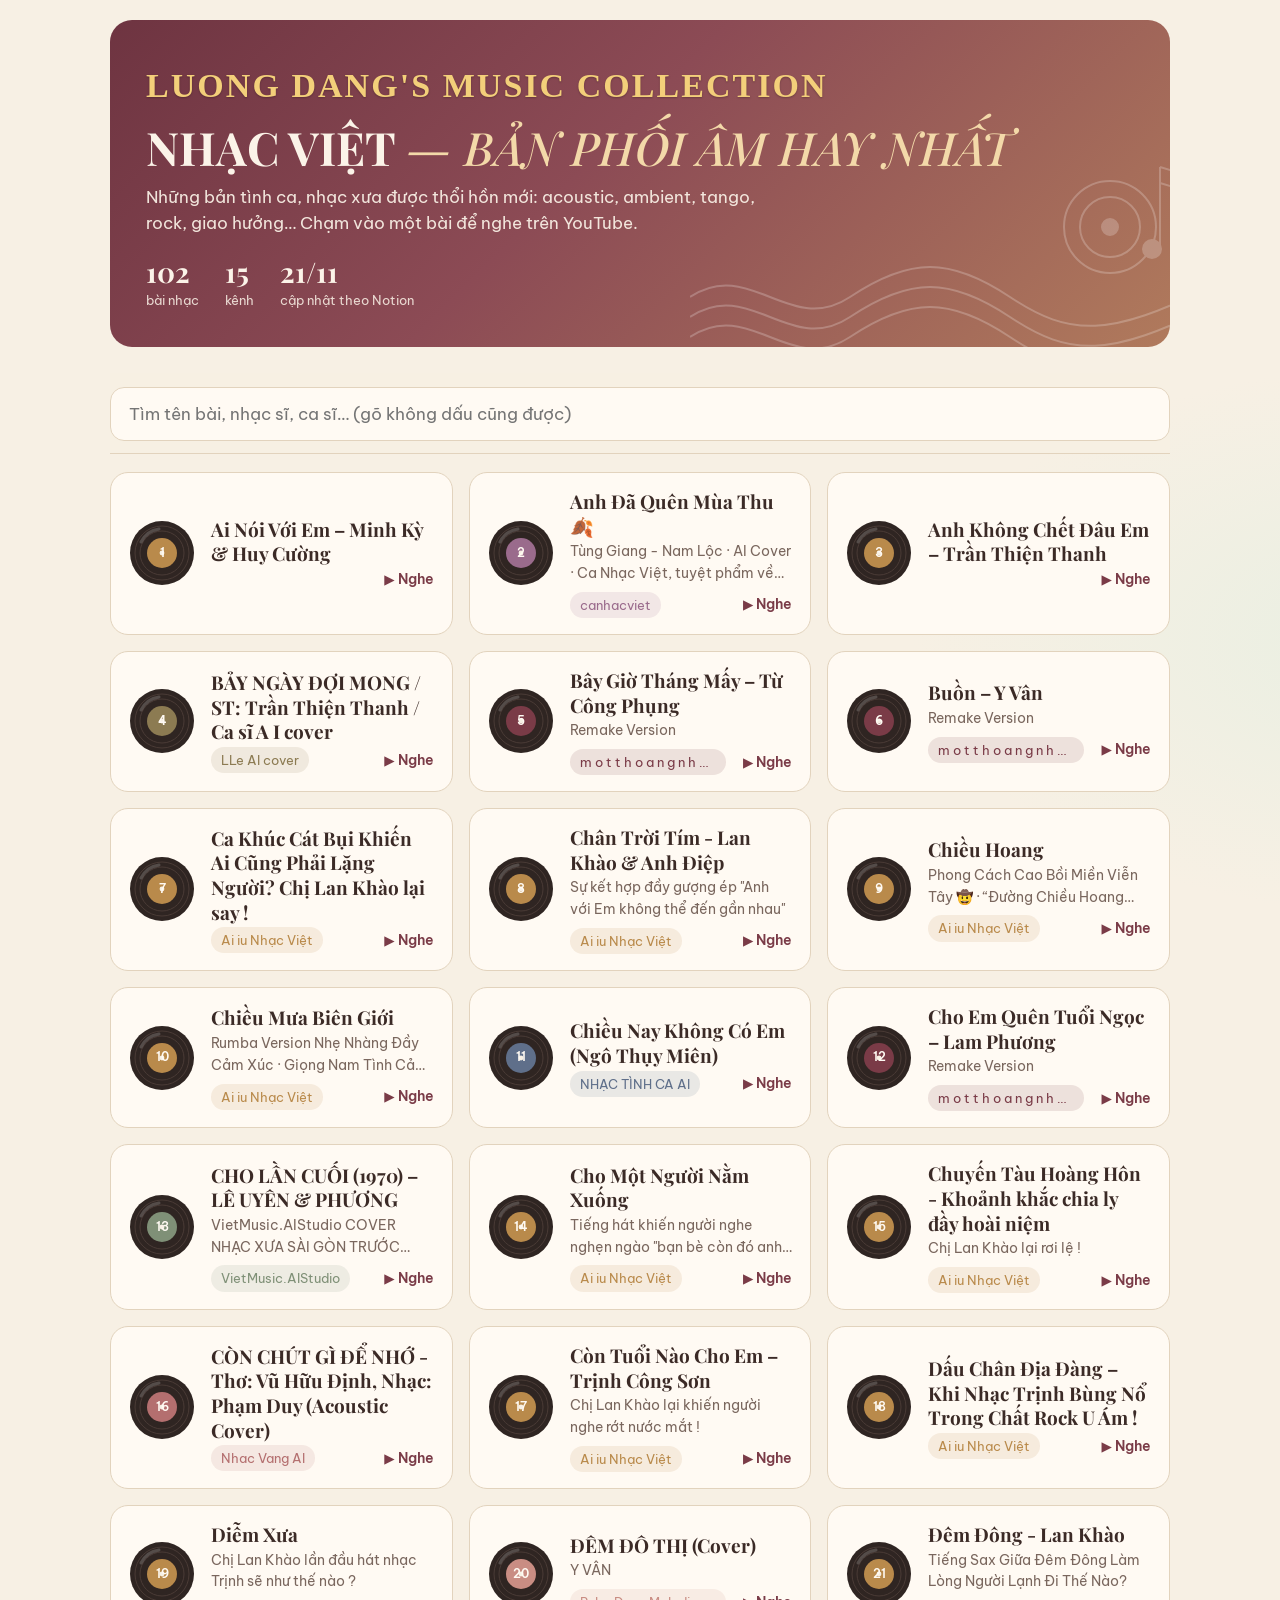
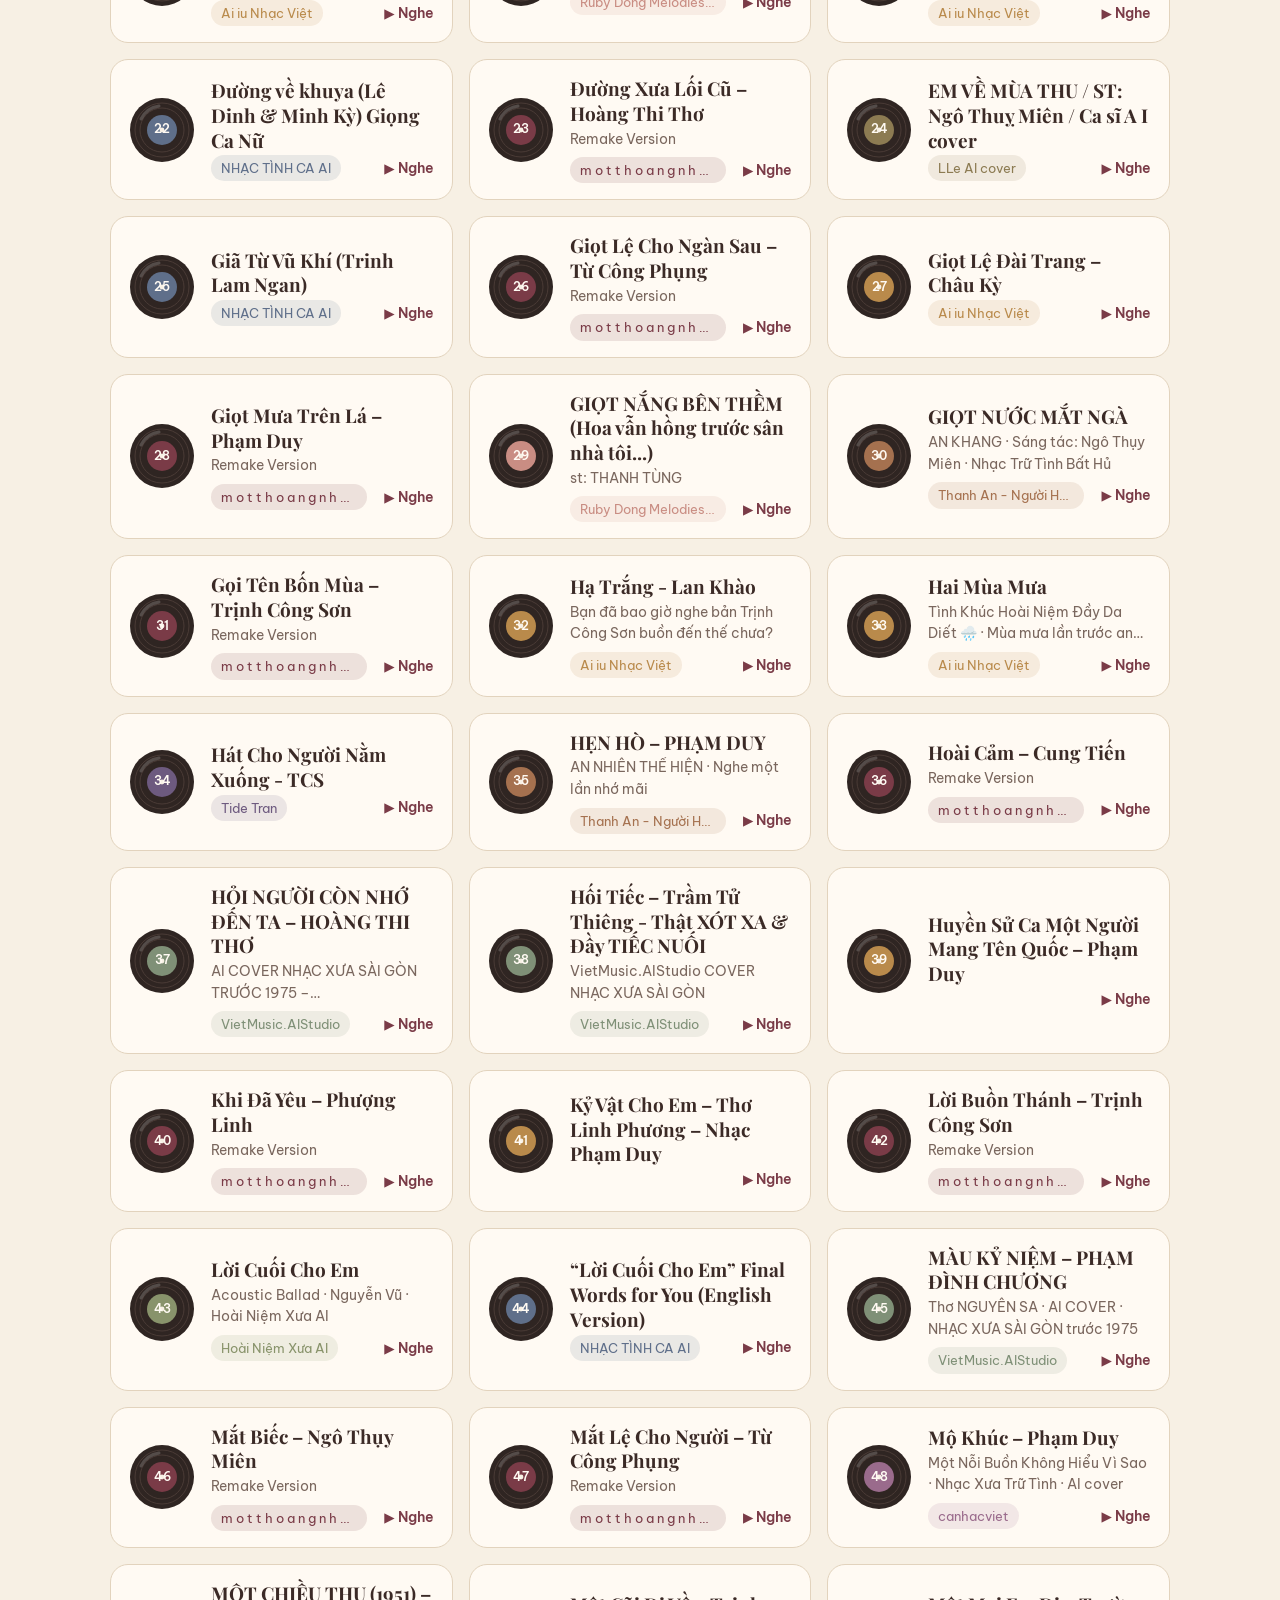
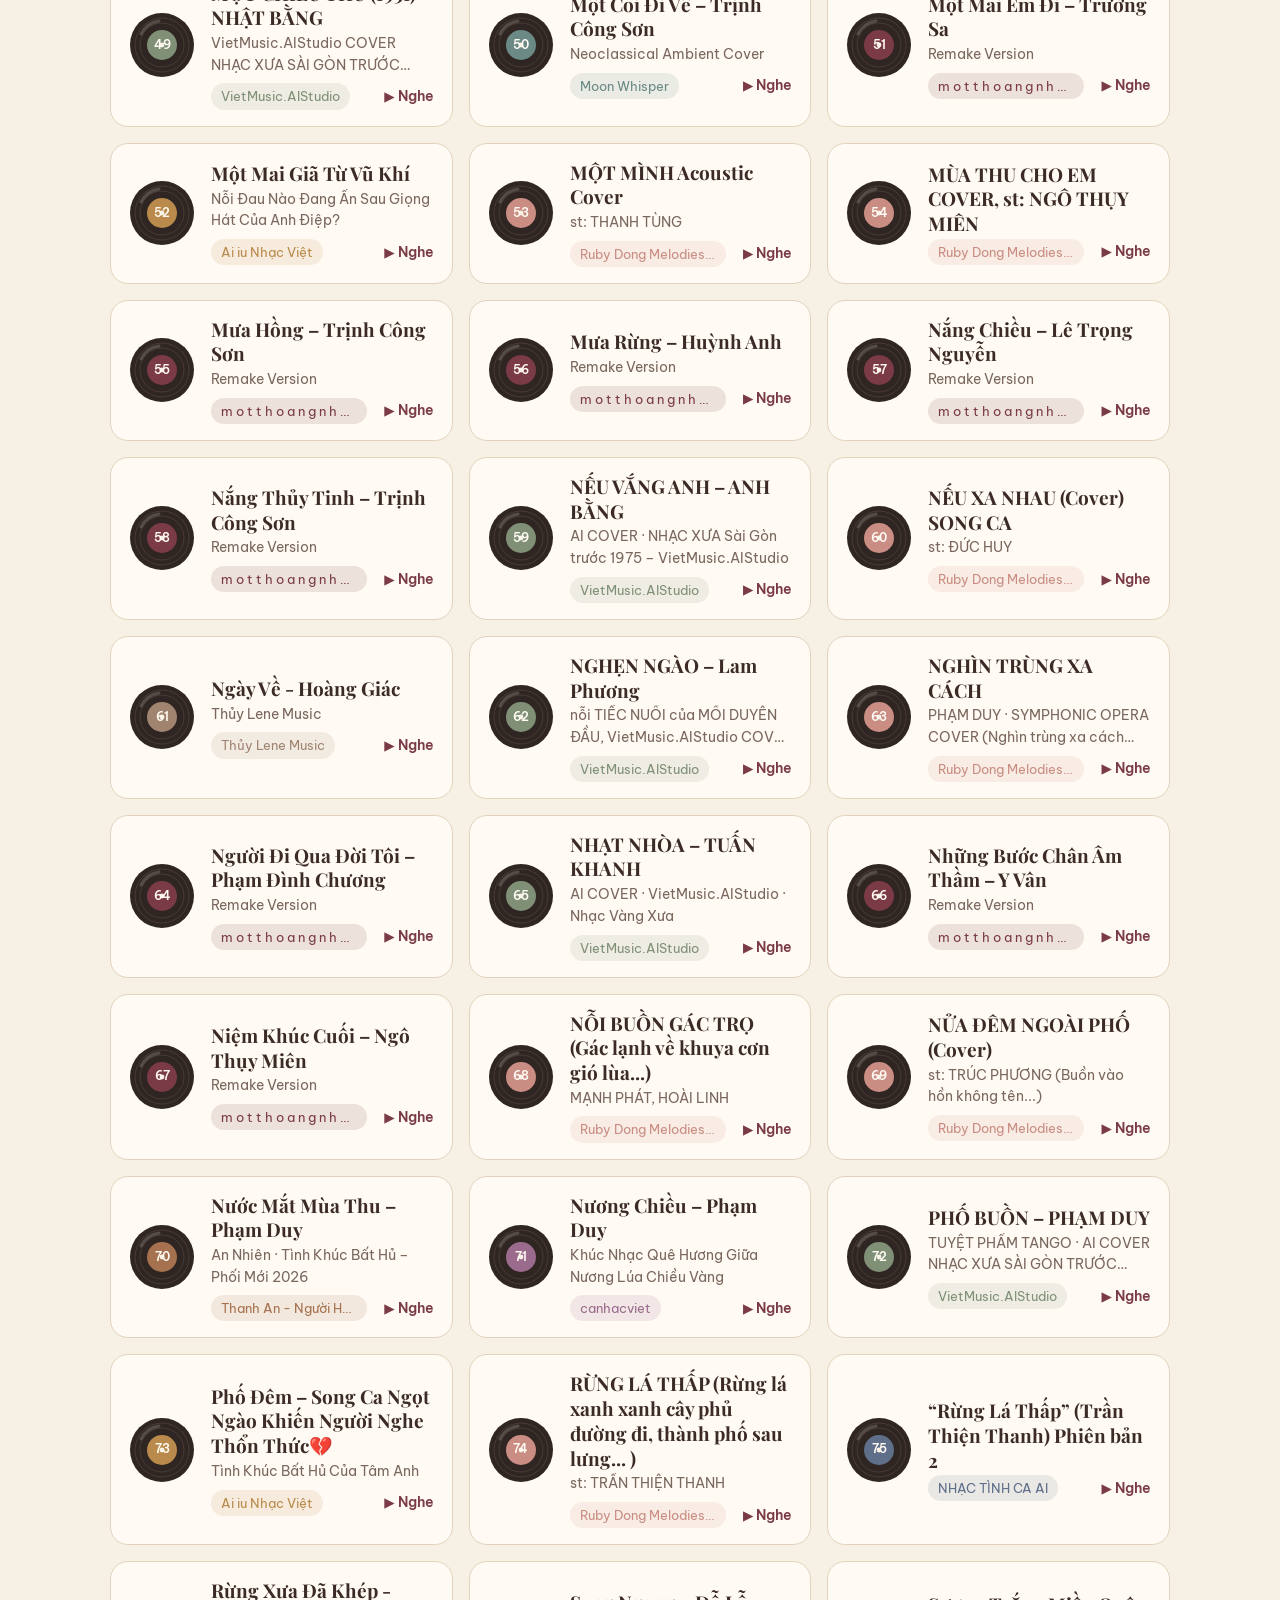
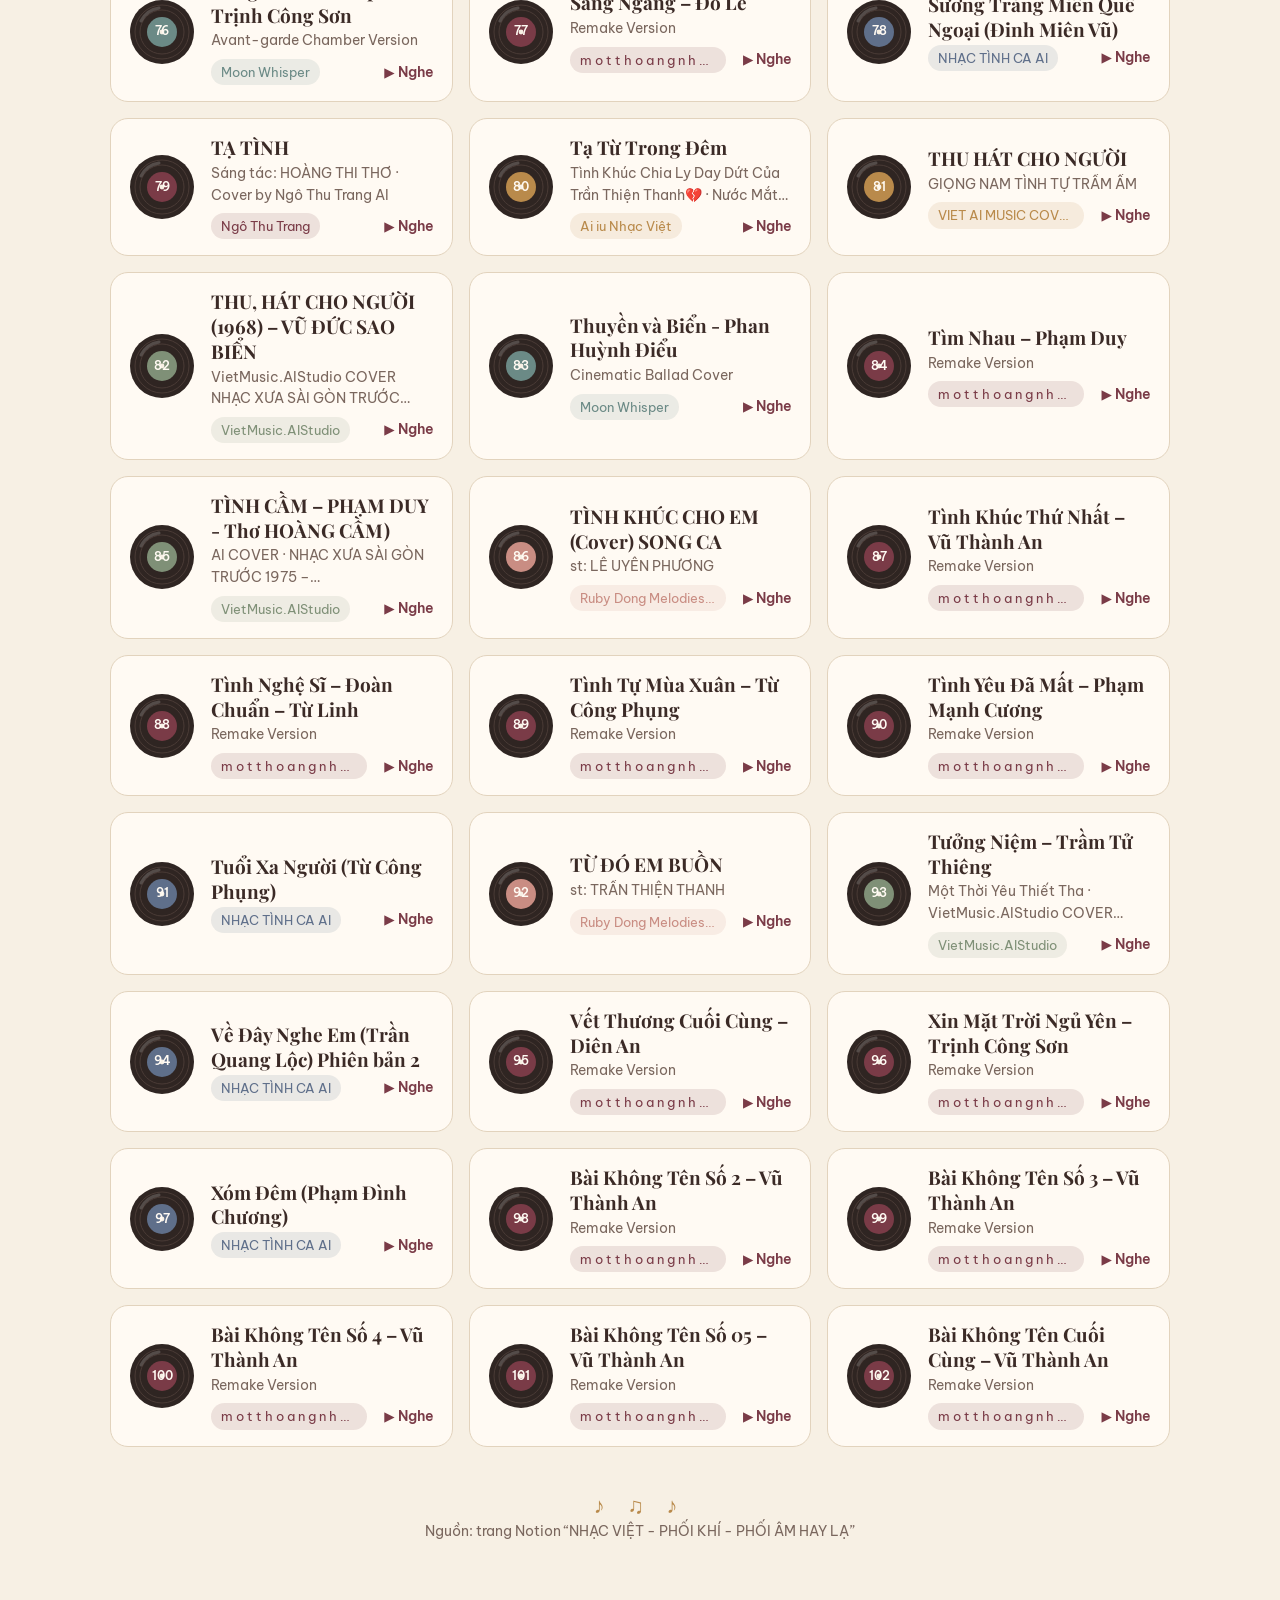
==== commit ae822460: "Sắp xếp bài theo thứ tự ABC Co-Authored-By: Claude Opus 5.5 <noreply@anthropic.com> Claude-Session: " ====
--- a/index.html
+++ b/index.html
@@ -97,7 +97,7 @@
   </footer>
 </div>
 
-<script id="songs" type="application/json">[{"n": 1, "url": "https://www.youtube.com/watch?v=F28gRmZWb9c", "title": "Một Cõi Đi Về – Trịnh Công Sơn", "sub": "Neoclassical Ambient Cover", "ch": "Moon Whisper"}, {"n": 2, "url": "https://www.youtube.com/watch?v=x0obyBOg3wg", "title": "Mộ Khúc – Phạm Duy", "sub": "Một Nỗi Buồn Không Hiểu Vì Sao · Nhạc Xưa Trữ Tình · AI cover", "ch": "canhacviet"}, {"n": 3, "url": "https://www.youtube.com/watch?v=x8W3TAlxz9k", "title": "Hạ Trắng - Lan Khào", "sub": "Bạn đã bao giờ nghe bản Trịnh Công Sơn buồn đến thế chưa?", "ch": "Ai iu Nhạc Việt"}, {"n": 4, "url": "https://www.youtube.com/watch?v=IdmJIPFRm_A", "title": "HẸN HÒ – PHẠM DUY", "sub": "AN NHIÊN THỂ HIỆN · Nghe một lần nhớ mãi", "ch": "Thanh An - Người Hát Rong Tình Ca"}, {"n": 5, "url": "https://www.youtube.com/watch?v=8Wn0s6S_dQo", "title": "MỘT MÌNH Acoustic Cover", "sub": "st: THANH TÙNG", "ch": "Ruby Dong Melodies of Soul"}, {"n": 6, "url": "https://www.youtube.com/watch?v=rCidC3fofmc", "title": "Anh Đã Quên Mùa Thu 🍂", "sub": "Tùng Giang - Nam Lộc · AI Cover · Ca Nhạc Việt, tuyệt phẩm về mùa thu", "ch": "canhacviet"}, {"n": 7, "url": "https://www.youtube.com/watch?v=_XQDjiudlmM", "title": "Còn Tuổi Nào Cho Em – Trịnh Công Sơn", "sub": "Chị Lan Khào lại khiến người nghe rớt nước mắt !", "ch": "Ai iu Nhạc Việt"}, {"n": 8, "url": "https://www.youtube.com/watch?v=FZbq5rDkzs8", "title": "HỎI NGƯỜI CÒN NHỚ ĐẾN TA – HOÀNG THI THƠ", "sub": "AI COVER NHẠC XƯA SÀI GÒN TRƯỚC 1975 – VietMusic.AIStudio", "ch": "VietMusic.AIStudio"}, {"n": 9, "url": "https://www.youtube.com/watch?v=ObnP5lUFz-Y", "title": "Giọt Lệ Đài Trang – Châu Kỳ", "sub": "", "ch": "Ai iu Nhạc Việt"}, {"n": 10, "url": "https://www.youtube.com/watch?v=5LuyLQQZweE", "title": "Hối Tiếc – Trầm Tử Thiêng - Thật XÓT XA & Đầy TIẾC NUỐI", "sub": "VietMusic.AIStudio COVER NHẠC XƯA SÀI GÒN", "ch": "VietMusic.AIStudio"}, {"n": 11, "url": "https://www.youtube.com/watch?v=yX_bg4QYOjo", "title": "Dấu Chân Địa Đàng – Khi Nhạc Trịnh Bùng Nổ Trong Chất Rock U Ám !", "sub": "", "ch": "Ai iu Nhạc Việt"}, {"n": 12, "url": "https://www.youtube.com/watch?v=w-1n0uGfo-o", "title": "NỖI BUỒN GÁC TRỌ (Gác lạnh về khuya cơn gió lùa...)", "sub": "MẠNH PHÁT, HOÀI LINH", "ch": "Ruby Dong Melodies of Soul"}, {"n": 13, "url": "https://www.youtube.com/watch?v=a-eAicY22bk", "title": "Đêm Đông - Lan Khào", "sub": "Tiếng Sax Giữa Đêm Đông Làm Lòng Người Lạnh Đi Thế Nào?", "ch": "Ai iu Nhạc Việt"}, {"n": 14, "url": "https://www.youtube.com/watch?v=M1yhYIdwyZs", "title": "BẢY NGÀY ĐỢI MONG / ST: Trần Thiện Thanh / Ca sĩ A I  cover", "sub": "", "ch": "LLe AI cover"}, {"n": 15, "url": "https://www.youtube.com/watch?v=jIWlu3GfK_A", "title": "Cho Một Người Nằm Xuống", "sub": "Tiếng hát khiến người nghe nghẹn ngào \"bạn bè còn đó anh biết không anh?", "ch": "Ai iu Nhạc Việt"}, {"n": 16, "url": "https://www.youtube.com/watch?v=TNHBF0bVxXE", "title": "Tưởng Niệm – Trầm Tử Thiêng", "sub": "Một Thời Yêu Thiết Tha · VietMusic.AIStudio COVER NHẠC XƯA SÀI GÒN", "ch": "VietMusic.AIStudio"}, {"n": 17, "url": "https://www.youtube.com/watch?v=DcY1l3TQ0W8", "title": "Một Mai Giã Từ Vũ Khí", "sub": "Nỗi Đau Nào Đang Ẩn Sau Giọng Hát Của Anh Điệp?", "ch": "Ai iu Nhạc Việt"}, {"n": 18, "url": "https://www.youtube.com/watch?v=p3O8uaVR8fk", "title": "TÌNH KHÚC CHO EM (Cover) SONG CA", "sub": "st: LÊ UYÊN PHƯƠNG", "ch": "Ruby Dong Melodies of Soul"}, {"n": 19, "url": "https://www.youtube.com/watch?v=qFnLYK0Kqps", "title": "Ca Khúc Cát Bụi Khiến Ai Cũng Phải Lặng Người?  Chị Lan Khào lại say !", "sub": "", "ch": "Ai iu Nhạc Việt"}, {"n": 20, "url": "https://www.youtube.com/watch?v=N2M12Zb2e6E", "title": "NẾU VẮNG ANH – ANH BẰNG", "sub": "AI COVER · NHẠC XƯA Sài Gòn trước 1975 – VietMusic.AIStudio", "ch": "VietMusic.AIStudio"}, {"n": 21, "url": "https://www.youtube.com/watch?v=xKwuDbhSCOg", "title": "Chuyến Tàu Hoàng Hôn - Khoảnh khắc chia ly đầy hoài niệm", "sub": "Chị Lan Khào lại rơi lệ !", "ch": "Ai iu Nhạc Việt"}, {"n": 22, "url": "https://www.youtube.com/watch?v=DwOyjmT8dhE", "title": "Khi Đã Yêu – Phượng Linh", "sub": "Remake Version", "ch": "m o t t h o a n g n h o 🌙"}, {"n": 23, "url": "https://www.youtube.com/watch?v=fyJH3nSohsg", "title": "Xóm Đêm (Phạm Đình Chương)", "sub": "", "ch": "NHẠC TÌNH CA AI"}, {"n": 24, "url": "https://www.youtube.com/watch?v=W4vNAunrMI4", "title": "Phố Đêm – Song Ca Ngọt Ngào Khiến Người Nghe Thổn Thức💔", "sub": "Tình Khúc Bất Hủ Của Tâm Anh", "ch": "Ai iu Nhạc Việt"}, {"n": 25, "url": "https://www.youtube.com/watch?v=wpHPxHMJvsk", "title": "Tạ Từ Trong Đêm", "sub": "Tình Khúc Chia Ly Day Dứt Của Trần Thiện Thanh💔 · Nước Mắt Thời Chiến !", "ch": "Ai iu Nhạc Việt"}, {"n": 26, "url": "https://www.youtube.com/watch?v=eOsBJfVIXos", "title": "CHO LẦN CUỐI (1970) – LÊ UYÊN & PHƯƠNG", "sub": "VietMusic.AIStudio COVER NHẠC XƯA SÀI GÒN TRƯỚC 1975", "ch": "VietMusic.AIStudio"}, {"n": 27, "url": "https://www.youtube.com/watch?v=WB40IS_yUEM", "title": "Bây Giờ Tháng Mấy – Từ Công Phụng", "sub": "Remake Version", "ch": "m o t t h o a n g n h o 🌙"}, {"n": 28, "url": "https://www.youtube.com/watch?v=rjCXMmnvfts", "title": "TÌNH CẦM – PHẠM DUY - Thơ HOÀNG CẦM)", "sub": "AI COVER · NHẠC XƯA SÀI GÒN TRƯỚC 1975 – VietMusic.AIStudio", "ch": "VietMusic.AIStudio"}, {"n": 29, "url": "https://www.youtube.com/watch?v=ejlM2jc8Duo", "title": "Chiều Mưa Biên Giới", "sub": "Rumba Version Nhẹ Nhàng Đầy Cảm Xúc · Giọng Nam Tình Cảm Và Hoài Niệm", "ch": "Ai iu Nhạc Việt"}, {"n": 30, "url": "https://www.youtube.com/watch?v=CtJHACv1DcU", "title": "Giọt Lệ Cho Ngàn Sau – Từ Công Phụng", "sub": "Remake Version", "ch": "m o t t h o a n g n h o 🌙"}, {"n": 31, "url": "https://www.youtube.com/watch?v=tKkNaizLsCw", "title": "Tình Yêu Đã Mất – Phạm Mạnh Cương", "sub": "Remake Version", "ch": "m o t t h o a n g n h o 🌙"}, {"n": 32, "url": "https://www.youtube.com/watch?v=X3RUyhqsa24", "title": "Gọi Tên Bốn Mùa – Trịnh Công Sơn", "sub": "Remake Version", "ch": "m o t t h o a n g n h o 🌙"}, {"n": 33, "url": "https://www.youtube.com/watch?v=YQDuM1Wamhc", "title": "THU, HÁT CHO NGƯỜI (1968) – VŨ ĐỨC SAO BIỂN", "sub": "VietMusic.AIStudio COVER NHẠC XƯA SÀI GÒN TRƯỚC 1975", "ch": "VietMusic.AIStudio"}, {"n": 34, "url": "https://www.youtube.com/watch?v=7V3UbP-CYqk", "title": "EM VỀ MÙA THU / ST: Ngô Thuỵ Miên / Ca sĩ A I  cover", "sub": "", "ch": "LLe AI cover"}, {"n": 35, "url": "https://www.youtube.com/watch?v=MqtjaZd7Qsg", "title": "Mưa Rừng – Huỳnh Anh", "sub": "Remake Version", "ch": "m o t t h o a n g n h o 🌙"}, {"n": 36, "url": "https://www.youtube.com/watch?v=b_JLmVSupio", "title": "Về Đây Nghe Em (Trần Quang Lộc) Phiên bản 2", "sub": "", "ch": "NHẠC TÌNH CA AI"}, {"n": 37, "url": "https://www.youtube.com/watch?v=xXxHuynQe4U", "title": "Mắt Lệ Cho Người – Từ Công Phụng", "sub": "Remake Version", "ch": "m o t t h o a n g n h o 🌙"}, {"n": 38, "url": "https://www.youtube.com/watch?v=vm_ClMbNiQM", "title": "Tình Nghệ Sĩ – Đoàn Chuẩn – Từ Linh", "sub": "Remake Version", "ch": "m o t t h o a n g n h o 🌙"}, {"n": 39, "url": "https://www.youtube.com/watch?v=RVXHOxDusiM", "title": "Tình Khúc Thứ Nhất – Vũ Thành An", "sub": "Remake Version", "ch": "m o t t h o a n g n h o 🌙"}, {"n": 40, "url": "https://www.youtube.com/watch?v=j4MZ04Ortqk", "title": "Lời Buồn Thánh – Trịnh Công Sơn", "sub": "Remake Version", "ch": "m o t t h o a n g n h o 🌙"}, {"n": 41, "url": "https://www.youtube.com/watch?v=F-Rsz6gU5Y8", "title": "Tìm Nhau – Phạm Duy", "sub": "Remake Version", "ch": "m o t t h o a n g n h o 🌙"}, {"n": 42, "url": "https://www.youtube.com/watch?v=rKV1aZ6iHn8", "title": "Hoài Cảm – Cung Tiến", "sub": "Remake Version", "ch": "m o t t h o a n g n h o 🌙"}, {"n": 43, "url": "https://www.youtube.com/watch?v=xJ3bSv3nsr0", "title": "Tình Tự Mùa Xuân – Từ Công Phụng", "sub": "Remake Version", "ch": "m o t t h o a n g n h o 🌙"}, {"n": 44, "url": "https://www.youtube.com/watch?v=1oA8YuZauWo", "title": "Nắng Thủy Tinh – Trịnh Công Sơn", "sub": "Remake Version", "ch": "m o t t h o a n g n h o 🌙"}, {"n": 45, "url": "https://www.youtube.com/watch?v=QCKl7V42ZVc", "title": "Niệm Khúc Cuối – Ngô Thụy Miên", "sub": "Remake Version", "ch": "m o t t h o a n g n h o 🌙"}, {"n": 46, "url": "https://www.youtube.com/watch?v=EBIi-0Pkmlo", "title": "Đường Xưa Lối Cũ – Hoàng Thi Thơ", "sub": "Remake Version", "ch": "m o t t h o a n g n h o 🌙"}, {"n": 47, "url": "https://www.youtube.com/watch?v=1Yh65Yc3V88", "title": "Buồn – Y Vân", "sub": "Remake Version", "ch": "m o t t h o a n g n h o 🌙"}, {"n": 48, "url": "https://www.youtube.com/watch?v=IEwRfXlkjWw", "title": "Vết Thương Cuối Cùng – Diên An", "sub": "Remake Version", "ch": "m o t t h o a n g n h o 🌙"}, {"n": 49, "url": "https://www.youtube.com/watch?v=F6D1vylEfwk", "title": "Sang Ngang – Đỗ Lễ", "sub": "Remake Version", "ch": "m o t t h o a n g n h o 🌙"}, {"n": 50, "url": "https://www.youtube.com/watch?v=e8CyL8_bqLw", "title": "Tuổi Xa Người (Từ Công Phụng)", "sub": "", "ch": "NHẠC TÌNH CA AI"}, {"n": 51, "url": "https://www.youtube.com/watch?v=oDLabWMnjI8", "title": "Chiều Nay Không Có Em (Ngô Thụy Miên)", "sub": "", "ch": "NHẠC TÌNH CA AI"}, {"n": 52, "url": "https://www.youtube.com/watch?v=mJiRp5gOUsM", "title": "Hai Mùa Mưa", "sub": "Tình Khúc Hoài Niệm Đầy Da Diết 🌧️ · Mùa mưa lần trước anh về đây ghé thăm tôi 💔", "ch": "Ai iu Nhạc Việt"}, {"n": 53, "url": "https://www.youtube.com/watch?v=aFsc6U2xxO8", "title": "Chân Trời Tím - Lan Khào & Anh Điệp", "sub": "Sự kết hợp đầy gượng ép \"Anh với Em không thể đến gần nhau\"", "ch": "Ai iu Nhạc Việt"}, {"n": 54, "url": "https://www.youtube.com/watch?v=XxfioU7dhjE", "title": "GIỌT NƯỚC MẮT NGÀ", "sub": "AN KHANG · Sáng tác: Ngô Thụy Miên · Nhạc Trữ Tình Bất Hủ", "ch": "Thanh An - Người Hát Rong Tình Ca"}, {"n": 55, "url": "https://www.youtube.com/watch?v=W0pcoFLv4m8", "title": "Nương Chiều – Phạm Duy", "sub": "Khúc Nhạc Quê Hương Giữa Nương Lúa Chiều Vàng", "ch": "canhacviet"}, {"n": 56, "url": "https://www.youtube.com/watch?v=1Nz6I4n_2iI", "title": "Thuyền và Biển - Phan Huỳnh Điểu", "sub": "Cinematic Ballad Cover", "ch": "Moon Whisper"}, {"n": 57, "url": "https://www.youtube.com/watch?v=18g3mSYGjbk", "title": "Rừng Xưa Đã Khép - Trịnh Công Sơn", "sub": "Avant-garde Chamber Version", "ch": "Moon Whisper"}, {"n": 58, "url": "https://www.youtube.com/watch?v=T_Lx5bvZV7M", "title": "NGHẸN NGÀO – Lam Phương", "sub": "nỗi TIẾC NUỐI của MỐI DUYÊN ĐẦU, VietMusic.AIStudio COVER NHẠC XƯA SÀI GÒN", "ch": "VietMusic.AIStudio"}, {"n": 59, "url": "https://www.youtube.com/watch?v=DtHvMeIxbX0", "title": "Mắt Biếc – Ngô Thụy Miên", "sub": "Remake Version", "ch": "m o t t h o a n g n h o 🌙"}, {"n": 60, "url": "https://www.youtube.com/watch?v=d2r3yovYTus", "title": "Diễm Xưa", "sub": "Chị Lan Khào lần đầu hát nhạc Trịnh sẽ như thế nào ?", "ch": "Ai iu Nhạc Việt"}, {"n": 61, "url": "https://www.youtube.com/watch?v=vObfHHAWaCI", "title": "MÀU KỶ NIỆM – PHẠM ĐÌNH CHƯƠNG", "sub": "Thơ NGUYÊN SA · AI COVER · NHẠC XƯA SÀI GÒN trước 1975", "ch": "VietMusic.AIStudio"}, {"n": 62, "url": "https://www.youtube.com/watch?v=Sz3yGmjNlYo", "title": "Lời Cuối Cho Em", "sub": "Acoustic Ballad · Nguyễn Vũ · Hoài Niệm Xưa AI", "ch": "Hoài Niệm Xưa AI"}, {"n": 63, "url": "https://www.youtube.com/watch?v=TuNQdckwGKQ", "title": "NHẠT NHÒA – TUẤN KHANH", "sub": "AI COVER · VietMusic.AIStudio · Nhạc Vàng Xưa", "ch": "VietMusic.AIStudio"}, {"n": 64, "url": "https://www.youtube.com/watch?v=H8_HGhmWwks", "title": "Sương Trắng Miền Quê Ngoại (Đinh Miên Vũ)", "sub": "", "ch": "NHẠC TÌNH CA AI"}, {"n": 65, "url": "https://www.youtube.com/watch?v=PUfVavj7Ycw", "title": "Những Bước Chân Âm Thầm – Y Vân", "sub": "Remake Version", "ch": "m o t t h o a n g n h o 🌙"}, {"n": 66, "url": "https://www.youtube.com/watch?v=FRqpQQSW9f0", "title": "Cho Em Quên Tuổi Ngọc – Lam Phương", "sub": "Remake Version", "ch": "m o t t h o a n g n h o 🌙"}, {"n": 67, "url": "https://www.youtube.com/watch?v=BpuFnm8ElVY", "title": "TẠ TÌNH", "sub": "Sáng tác: HOÀNG THI THƠ · Cover by Ngô Thu Trang AI", "ch": "Ngô Thu Trang"}, {"n": 68, "url": "https://www.youtube.com/watch?v=cBlD69cCxiQ", "title": "Mưa Hồng – Trịnh Công Sơn", "sub": "Remake Version", "ch": "m o t t h o a n g n h o 🌙"}, {"n": 69, "url": "https://www.youtube.com/watch?v=PlhyFIDhuwc", "title": "Kỷ Vật Cho Em – Thơ Linh Phương – Nhạc Phạm Duy", "sub": "", "ch": ""}, {"n": 70, "url": "https://www.youtube.com/watch?v=rn-JRCSPPDM", "title": "Huyền Sử Ca Một Người Mang Tên Quốc – Phạm Duy", "sub": "", "ch": ""}, {"n": 71, "url": "https://www.youtube.com/watch?v=wkDzhja5OcU", "title": "Ai Nói Với Em – Minh Kỳ & Huy Cường", "sub": "", "ch": ""}, {"n": 72, "url": "https://www.youtube.com/watch?v=b7tfzeJQ8vQ", "title": "Hát Cho Người Nằm Xuống - TCS", "sub": "", "ch": "Tide Tran"}, {"n": 73, "url": "https://www.youtube.com/watch?v=czqLt9cswrY", "title": "Anh Không Chết Đâu Em – Trần Thiện Thanh", "sub": "", "ch": ""}, {"n": 74, "url": "https://www.youtube.com/watch?v=tlaYH0s2lQA", "title": "ĐÊM ĐÔ THỊ (Cover)", "sub": "Y VÂN", "ch": "Ruby Dong Melodies of Soul"}, {"n": 75, "url": "https://www.youtube.com/watch?v=spKVdxC_yGM", "title": "RỪNG LÁ THẤP (Rừng lá xanh xanh cây phủ đường đi, thành phố sau lưng... )", "sub": "st: TRẦN THIỆN THANH", "ch": "Ruby Dong Melodies of Soul"}, {"n": 76, "url": "https://www.youtube.com/watch?v=ejfe6XGwMoo", "title": "Chiều Hoang", "sub": "Phong Cách Cao Bồi Miền Viễn Tây 🤠 · “Đường Chiều Hoang Vắng Chỉ Mình Tôi…”", "ch": "Ai iu Nhạc Việt"}, {"n": 77, "url": "https://www.youtube.com/watch?v=IfHVsY2PISA", "title": "GIỌT NẮNG BÊN THỀM (Hoa vẫn hồng trước sân nhà tôi...)", "sub": "st: THANH TÙNG", "ch": "Ruby Dong Melodies of Soul"}, {"n": 78, "url": "https://www.youtube.com/watch?v=1SpaqFtcaNE", "title": "NỬA ĐÊM NGOÀI PHỐ (Cover)", "sub": "st: TRÚC PHƯƠNG (Buồn vào hồn không tên...)", "ch": "Ruby Dong Melodies of Soul"}, {"n": 79, "url": "https://www.youtube.com/watch?v=7RRcH_fPHuU", "title": "MÙA THU CHO EM COVER, st: NGÔ THỤY MIÊN", "sub": "", "ch": "Ruby Dong Melodies of Soul"}, {"n": 80, "url": "https://www.youtube.com/watch?v=4BvwsbbkV8c", "title": "NGHÌN TRÙNG XA CÁCH", "sub": "PHẠM DUY · SYMPHONIC OPERA COVER (Nghìn trùng xa cách người đã đi rồi...)", "ch": "Ruby Dong Melodies of Soul"}, {"n": 81, "url": "https://www.youtube.com/watch?v=784BSfcMAEM", "title": "TỪ ĐÓ EM BUỒN", "sub": "st: TRẦN THIỆN THANH", "ch": "Ruby Dong Melodies of Soul"}, {"n": 82, "url": "https://www.youtube.com/watch?v=O0f3cWIZUTc", "title": "NẾU XA NHAU (Cover) SONG CA", "sub": "st: ĐỨC HUY", "ch": "Ruby Dong Melodies of Soul"}, {"n": 83, "url": "https://www.youtube.com/watch?v=8EY94strKBs", "title": "PHỐ BUỒN – PHẠM DUY", "sub": "TUYỆT PHẨM TANGO · AI COVER NHẠC XƯA SÀI GÒN TRƯỚC 1975 – VietMusic.AIStudio", "ch": "VietMusic.AIStudio"}, {"n": 84, "url": "https://www.youtube.com/watch?v=qGgB8bVZsTE", "title": "Nước Mắt Mùa Thu – Phạm Duy", "sub": "An Nhiên · Tình Khúc Bất Hủ – Phối Mới 2026", "ch": "Thanh An - Người Hát Rong Tình Ca"}, {"n": 85, "url": "https://www.youtube.com/watch?v=k0KF53L2WjI", "title": "Ngày Về - Hoàng Giác", "sub": "Thủy Lene Music", "ch": "Thủy Lene Music"}, {"n": 86, "url": "https://www.youtube.com/watch?v=YSoHdo9psbw", "title": "MỘT CHIỀU THU (1951) – NHẬT BẰNG", "sub": "VietMusic.AIStudio COVER NHẠC XƯA SÀI GÒN TRƯỚC 1975", "ch": "VietMusic.AIStudio"}, {"n": 87, "url": "https://www.youtube.com/watch?v=65i-vROEUMc", "title": "Một Mai Em Đi – Trường Sa", "sub": "Remake Version", "ch": "m o t t h o a n g n h o 🌙"}, {"n": 88, "url": "https://www.youtube.com/watch?v=4kxlsm3xXa4&list=PLTbReUVJD_jnd0SMu7EtKfHAC8rkAkThv&index=6", "title": "THU HÁT CHO NGƯỜI", "sub": "GIỌNG NAM TÌNH TỰ TRẦM ẤM", "ch": "VIET AI MUSIC COVER"}, {"n": 89, "url": "https://www.youtube.com/watch?v=MbGy2deHY_4&list=PLTbReUVJD_jnd0SMu7EtKfHAC8rkAkThv&index=9", "title": "CÒN CHÚT GÌ ĐỂ NHỚ - Thơ: Vũ Hữu Định, Nhạc: Phạm Duy (Acoustic Cover)", "sub": "", "ch": "Nhac Vang AI"}, {"n": 90, "url": "https://www.youtube.com/watch?v=SGhRzHD2Zo4", "title": "“Lời Cuối Cho Em” Final Words for You (English Version)", "sub": "", "ch": "NHẠC TÌNH CA AI"}, {"n": 91, "url": "https://www.youtube.com/watch?v=kZZKijU-EHM", "title": "Đường về khuya (Lê Dinh & Minh Kỳ) Giọng Ca Nữ", "sub": "", "ch": "NHẠC TÌNH CA AI"}, {"n": 92, "url": "https://www.youtube.com/watch?v=M61qoQg5DSk", "title": "Nắng Chiều – Lê Trọng Nguyễn", "sub": "Remake Version", "ch": "m o t t h o a n g n h o 🌙"}, {"n": 93, "url": "https://www.youtube.com/watch?v=IlwRy8GTOQs", "title": "Giọt Mưa Trên Lá – Phạm Duy", "sub": "Remake Version", "ch": "m o t t h o a n g n h o 🌙"}, {"n": 94, "url": "https://www.youtube.com/watch?v=hDFvky5jDpQ", "title": "Giã Từ Vũ Khí (Trinh Lam Ngan)", "sub": "", "ch": "NHẠC TÌNH CA AI"}, {"n": 95, "url": "https://www.youtube.com/watch?v=nK1Ai8NsVn8", "title": "“Rừng Lá Thấp” (Trần Thiện Thanh) Phiên bản 2", "sub": "", "ch": "NHẠC TÌNH CA AI"}, {"n": 96, "url": "https://www.youtube.com/watch?v=rKsvb0jvMP4", "title": "Người Đi Qua Đời Tôi – Phạm Đình Chương", "sub": "Remake Version", "ch": "m o t t h o a n g n h o 🌙"}, {"n": 97, "url": "https://www.youtube.com/watch?v=9pL9yw1bcy0", "title": "Xin Mặt Trời Ngủ Yên – Trịnh Công Sơn", "sub": "Remake Version", "ch": "m o t t h o a n g n h o 🌙"}, {"n": 98, "url": "https://www.youtube.com/watch?v=Z3sUmRsPMes", "title": "Bài Không Tên Số 2 – Vũ Thành An", "sub": "Remake Version", "ch": "m o t t h o a n g n h o 🌙"}, {"n": 99, "url": "https://www.youtube.com/watch?v=hllw6KK1sp0", "title": "Bài Không Tên Số 3 – Vũ Thành An", "sub": "Remake Version", "ch": "m o t t h o a n g n h o 🌙"}, {"n": 100, "url": "https://www.youtube.com/watch?v=q5WpDof4V3I", "title": "Bài Không Tên Số 4 – Vũ Thành An", "sub": "Remake Version", "ch": "m o t t h o a n g n h o 🌙"}, {"n": 101, "url": "https://www.youtube.com/watch?v=OF63Chom3Uo", "title": "Bài Không Tên Số 05 – Vũ Thành An", "sub": "Remake Version", "ch": "m o t t h o a n g n h o 🌙"}, {"n": 102, "url": "https://www.youtube.com/watch?v=aqIX1DMNw14", "title": "Bài Không Tên Cuối Cùng – Vũ Thành An", "sub": "Remake Version", "ch": "m o t t h o a n g n h o 🌙"}]</script>
+<script id="songs" type="application/json">[{"n": 1, "url": "https://www.youtube.com/watch?v=wkDzhja5OcU", "title": "Ai Nói Với Em – Minh Kỳ & Huy Cường", "sub": "", "ch": ""}, {"n": 2, "url": "https://www.youtube.com/watch?v=rCidC3fofmc", "title": "Anh Đã Quên Mùa Thu 🍂", "sub": "Tùng Giang - Nam Lộc · AI Cover · Ca Nhạc Việt, tuyệt phẩm về mùa thu", "ch": "canhacviet"}, {"n": 3, "url": "https://www.youtube.com/watch?v=czqLt9cswrY", "title": "Anh Không Chết Đâu Em – Trần Thiện Thanh", "sub": "", "ch": ""}, {"n": 4, "url": "https://www.youtube.com/watch?v=M1yhYIdwyZs", "title": "BẢY NGÀY ĐỢI MONG / ST: Trần Thiện Thanh / Ca sĩ A I  cover", "sub": "", "ch": "LLe AI cover"}, {"n": 5, "url": "https://www.youtube.com/watch?v=WB40IS_yUEM", "title": "Bây Giờ Tháng Mấy – Từ Công Phụng", "sub": "Remake Version", "ch": "m o t t h o a n g n h o 🌙"}, {"n": 6, "url": "https://www.youtube.com/watch?v=1Yh65Yc3V88", "title": "Buồn – Y Vân", "sub": "Remake Version", "ch": "m o t t h o a n g n h o 🌙"}, {"n": 7, "url": "https://www.youtube.com/watch?v=qFnLYK0Kqps", "title": "Ca Khúc Cát Bụi Khiến Ai Cũng Phải Lặng Người?  Chị Lan Khào lại say !", "sub": "", "ch": "Ai iu Nhạc Việt"}, {"n": 8, "url": "https://www.youtube.com/watch?v=aFsc6U2xxO8", "title": "Chân Trời Tím - Lan Khào & Anh Điệp", "sub": "Sự kết hợp đầy gượng ép \"Anh với Em không thể đến gần nhau\"", "ch": "Ai iu Nhạc Việt"}, {"n": 9, "url": "https://www.youtube.com/watch?v=ejfe6XGwMoo", "title": "Chiều Hoang", "sub": "Phong Cách Cao Bồi Miền Viễn Tây 🤠 · “Đường Chiều Hoang Vắng Chỉ Mình Tôi…”", "ch": "Ai iu Nhạc Việt"}, {"n": 10, "url": "https://www.youtube.com/watch?v=ejlM2jc8Duo", "title": "Chiều Mưa Biên Giới", "sub": "Rumba Version Nhẹ Nhàng Đầy Cảm Xúc · Giọng Nam Tình Cảm Và Hoài Niệm", "ch": "Ai iu Nhạc Việt"}, {"n": 11, "url": "https://www.youtube.com/watch?v=oDLabWMnjI8", "title": "Chiều Nay Không Có Em (Ngô Thụy Miên)", "sub": "", "ch": "NHẠC TÌNH CA AI"}, {"n": 12, "url": "https://www.youtube.com/watch?v=FRqpQQSW9f0", "title": "Cho Em Quên Tuổi Ngọc – Lam Phương", "sub": "Remake Version", "ch": "m o t t h o a n g n h o 🌙"}, {"n": 13, "url": "https://www.youtube.com/watch?v=eOsBJfVIXos", "title": "CHO LẦN CUỐI (1970) – LÊ UYÊN & PHƯƠNG", "sub": "VietMusic.AIStudio COVER NHẠC XƯA SÀI GÒN TRƯỚC 1975", "ch": "VietMusic.AIStudio"}, {"n": 14, "url": "https://www.youtube.com/watch?v=jIWlu3GfK_A", "title": "Cho Một Người Nằm Xuống", "sub": "Tiếng hát khiến người nghe nghẹn ngào \"bạn bè còn đó anh biết không anh?", "ch": "Ai iu Nhạc Việt"}, {"n": 15, "url": "https://www.youtube.com/watch?v=xKwuDbhSCOg", "title": "Chuyến Tàu Hoàng Hôn - Khoảnh khắc chia ly đầy hoài niệm", "sub": "Chị Lan Khào lại rơi lệ !", "ch": "Ai iu Nhạc Việt"}, {"n": 16, "url": "https://www.youtube.com/watch?v=MbGy2deHY_4&list=PLTbReUVJD_jnd0SMu7EtKfHAC8rkAkThv&index=9", "title": "CÒN CHÚT GÌ ĐỂ NHỚ - Thơ: Vũ Hữu Định, Nhạc: Phạm Duy (Acoustic Cover)", "sub": "", "ch": "Nhac Vang AI"}, {"n": 17, "url": "https://www.youtube.com/watch?v=_XQDjiudlmM", "title": "Còn Tuổi Nào Cho Em – Trịnh Công Sơn", "sub": "Chị Lan Khào lại khiến người nghe rớt nước mắt !", "ch": "Ai iu Nhạc Việt"}, {"n": 18, "url": "https://www.youtube.com/watch?v=yX_bg4QYOjo", "title": "Dấu Chân Địa Đàng – Khi Nhạc Trịnh Bùng Nổ Trong Chất Rock U Ám !", "sub": "", "ch": "Ai iu Nhạc Việt"}, {"n": 19, "url": "https://www.youtube.com/watch?v=d2r3yovYTus", "title": "Diễm Xưa", "sub": "Chị Lan Khào lần đầu hát nhạc Trịnh sẽ như thế nào ?", "ch": "Ai iu Nhạc Việt"}, {"n": 20, "url": "https://www.youtube.com/watch?v=tlaYH0s2lQA", "title": "ĐÊM ĐÔ THỊ (Cover)", "sub": "Y VÂN", "ch": "Ruby Dong Melodies of Soul"}, {"n": 21, "url": "https://www.youtube.com/watch?v=a-eAicY22bk", "title": "Đêm Đông - Lan Khào", "sub": "Tiếng Sax Giữa Đêm Đông Làm Lòng Người Lạnh Đi Thế Nào?", "ch": "Ai iu Nhạc Việt"}, {"n": 22, "url": "https://www.youtube.com/watch?v=kZZKijU-EHM", "title": "Đường về khuya (Lê Dinh & Minh Kỳ) Giọng Ca Nữ", "sub": "", "ch": "NHẠC TÌNH CA AI"}, {"n": 23, "url": "https://www.youtube.com/watch?v=EBIi-0Pkmlo", "title": "Đường Xưa Lối Cũ – Hoàng Thi Thơ", "sub": "Remake Version", "ch": "m o t t h o a n g n h o 🌙"}, {"n": 24, "url": "https://www.youtube.com/watch?v=7V3UbP-CYqk", "title": "EM VỀ MÙA THU / ST: Ngô Thuỵ Miên / Ca sĩ A I  cover", "sub": "", "ch": "LLe AI cover"}, {"n": 25, "url": "https://www.youtube.com/watch?v=hDFvky5jDpQ", "title": "Giã Từ Vũ Khí (Trinh Lam Ngan)", "sub": "", "ch": "NHẠC TÌNH CA AI"}, {"n": 26, "url": "https://www.youtube.com/watch?v=CtJHACv1DcU", "title": "Giọt Lệ Cho Ngàn Sau – Từ Công Phụng", "sub": "Remake Version", "ch": "m o t t h o a n g n h o 🌙"}, {"n": 27, "url": "https://www.youtube.com/watch?v=ObnP5lUFz-Y", "title": "Giọt Lệ Đài Trang – Châu Kỳ", "sub": "", "ch": "Ai iu Nhạc Việt"}, {"n": 28, "url": "https://www.youtube.com/watch?v=IlwRy8GTOQs", "title": "Giọt Mưa Trên Lá – Phạm Duy", "sub": "Remake Version", "ch": "m o t t h o a n g n h o 🌙"}, {"n": 29, "url": "https://www.youtube.com/watch?v=IfHVsY2PISA", "title": "GIỌT NẮNG BÊN THỀM (Hoa vẫn hồng trước sân nhà tôi...)", "sub": "st: THANH TÙNG", "ch": "Ruby Dong Melodies of Soul"}, {"n": 30, "url": "https://www.youtube.com/watch?v=XxfioU7dhjE", "title": "GIỌT NƯỚC MẮT NGÀ", "sub": "AN KHANG · Sáng tác: Ngô Thụy Miên · Nhạc Trữ Tình Bất Hủ", "ch": "Thanh An - Người Hát Rong Tình Ca"}, {"n": 31, "url": "https://www.youtube.com/watch?v=X3RUyhqsa24", "title": "Gọi Tên Bốn Mùa – Trịnh Công Sơn", "sub": "Remake Version", "ch": "m o t t h o a n g n h o 🌙"}, {"n": 32, "url": "https://www.youtube.com/watch?v=x8W3TAlxz9k", "title": "Hạ Trắng - Lan Khào", "sub": "Bạn đã bao giờ nghe bản Trịnh Công Sơn buồn đến thế chưa?", "ch": "Ai iu Nhạc Việt"}, {"n": 33, "url": "https://www.youtube.com/watch?v=mJiRp5gOUsM", "title": "Hai Mùa Mưa", "sub": "Tình Khúc Hoài Niệm Đầy Da Diết 🌧️ · Mùa mưa lần trước anh về đây ghé thăm tôi 💔", "ch": "Ai iu Nhạc Việt"}, {"n": 34, "url": "https://www.youtube.com/watch?v=b7tfzeJQ8vQ", "title": "Hát Cho Người Nằm Xuống - TCS", "sub": "", "ch": "Tide Tran"}, {"n": 35, "url": "https://www.youtube.com/watch?v=IdmJIPFRm_A", "title": "HẸN HÒ – PHẠM DUY", "sub": "AN NHIÊN THỂ HIỆN · Nghe một lần nhớ mãi", "ch": "Thanh An - Người Hát Rong Tình Ca"}, {"n": 36, "url": "https://www.youtube.com/watch?v=rKV1aZ6iHn8", "title": "Hoài Cảm – Cung Tiến", "sub": "Remake Version", "ch": "m o t t h o a n g n h o 🌙"}, {"n": 37, "url": "https://www.youtube.com/watch?v=FZbq5rDkzs8", "title": "HỎI NGƯỜI CÒN NHỚ ĐẾN TA – HOÀNG THI THƠ", "sub": "AI COVER NHẠC XƯA SÀI GÒN TRƯỚC 1975 – VietMusic.AIStudio", "ch": "VietMusic.AIStudio"}, {"n": 38, "url": "https://www.youtube.com/watch?v=5LuyLQQZweE", "title": "Hối Tiếc – Trầm Tử Thiêng - Thật XÓT XA & Đầy TIẾC NUỐI", "sub": "VietMusic.AIStudio COVER NHẠC XƯA SÀI GÒN", "ch": "VietMusic.AIStudio"}, {"n": 39, "url": "https://www.youtube.com/watch?v=rn-JRCSPPDM", "title": "Huyền Sử Ca Một Người Mang Tên Quốc – Phạm Duy", "sub": "", "ch": ""}, {"n": 40, "url": "https://www.youtube.com/watch?v=DwOyjmT8dhE", "title": "Khi Đã Yêu – Phượng Linh", "sub": "Remake Version", "ch": "m o t t h o a n g n h o 🌙"}, {"n": 41, "url": "https://www.youtube.com/watch?v=PlhyFIDhuwc", "title": "Kỷ Vật Cho Em – Thơ Linh Phương – Nhạc Phạm Duy", "sub": "", "ch": ""}, {"n": 42, "url": "https://www.youtube.com/watch?v=j4MZ04Ortqk", "title": "Lời Buồn Thánh – Trịnh Công Sơn", "sub": "Remake Version", "ch": "m o t t h o a n g n h o 🌙"}, {"n": 43, "url": "https://www.youtube.com/watch?v=Sz3yGmjNlYo", "title": "Lời Cuối Cho Em", "sub": "Acoustic Ballad · Nguyễn Vũ · Hoài Niệm Xưa AI", "ch": "Hoài Niệm Xưa AI"}, {"n": 44, "url": "https://www.youtube.com/watch?v=SGhRzHD2Zo4", "title": "“Lời Cuối Cho Em” Final Words for You (English Version)", "sub": "", "ch": "NHẠC TÌNH CA AI"}, {"n": 45, "url": "https://www.youtube.com/watch?v=vObfHHAWaCI", "title": "MÀU KỶ NIỆM – PHẠM ĐÌNH CHƯƠNG", "sub": "Thơ NGUYÊN SA · AI COVER · NHẠC XƯA SÀI GÒN trước 1975", "ch": "VietMusic.AIStudio"}, {"n": 46, "url": "https://www.youtube.com/watch?v=DtHvMeIxbX0", "title": "Mắt Biếc – Ngô Thụy Miên", "sub": "Remake Version", "ch": "m o t t h o a n g n h o 🌙"}, {"n": 47, "url": "https://www.youtube.com/watch?v=xXxHuynQe4U", "title": "Mắt Lệ Cho Người – Từ Công Phụng", "sub": "Remake Version", "ch": "m o t t h o a n g n h o 🌙"}, {"n": 48, "url": "https://www.youtube.com/watch?v=x0obyBOg3wg", "title": "Mộ Khúc – Phạm Duy", "sub": "Một Nỗi Buồn Không Hiểu Vì Sao · Nhạc Xưa Trữ Tình · AI cover", "ch": "canhacviet"}, {"n": 49, "url": "https://www.youtube.com/watch?v=YSoHdo9psbw", "title": "MỘT CHIỀU THU (1951) – NHẬT BẰNG", "sub": "VietMusic.AIStudio COVER NHẠC XƯA SÀI GÒN TRƯỚC 1975", "ch": "VietMusic.AIStudio"}, {"n": 50, "url": "https://www.youtube.com/watch?v=F28gRmZWb9c", "title": "Một Cõi Đi Về – Trịnh Công Sơn", "sub": "Neoclassical Ambient Cover", "ch": "Moon Whisper"}, {"n": 51, "url": "https://www.youtube.com/watch?v=65i-vROEUMc", "title": "Một Mai Em Đi – Trường Sa", "sub": "Remake Version", "ch": "m o t t h o a n g n h o 🌙"}, {"n": 52, "url": "https://www.youtube.com/watch?v=DcY1l3TQ0W8", "title": "Một Mai Giã Từ Vũ Khí", "sub": "Nỗi Đau Nào Đang Ẩn Sau Giọng Hát Của Anh Điệp?", "ch": "Ai iu Nhạc Việt"}, {"n": 53, "url": "https://www.youtube.com/watch?v=8Wn0s6S_dQo", "title": "MỘT MÌNH Acoustic Cover", "sub": "st: THANH TÙNG", "ch": "Ruby Dong Melodies of Soul"}, {"n": 54, "url": "https://www.youtube.com/watch?v=7RRcH_fPHuU", "title": "MÙA THU CHO EM COVER, st: NGÔ THỤY MIÊN", "sub": "", "ch": "Ruby Dong Melodies of Soul"}, {"n": 55, "url": "https://www.youtube.com/watch?v=cBlD69cCxiQ", "title": "Mưa Hồng – Trịnh Công Sơn", "sub": "Remake Version", "ch": "m o t t h o a n g n h o 🌙"}, {"n": 56, "url": "https://www.youtube.com/watch?v=MqtjaZd7Qsg", "title": "Mưa Rừng – Huỳnh Anh", "sub": "Remake Version", "ch": "m o t t h o a n g n h o 🌙"}, {"n": 57, "url": "https://www.youtube.com/watch?v=M61qoQg5DSk", "title": "Nắng Chiều – Lê Trọng Nguyễn", "sub": "Remake Version", "ch": "m o t t h o a n g n h o 🌙"}, {"n": 58, "url": "https://www.youtube.com/watch?v=1oA8YuZauWo", "title": "Nắng Thủy Tinh – Trịnh Công Sơn", "sub": "Remake Version", "ch": "m o t t h o a n g n h o 🌙"}, {"n": 59, "url": "https://www.youtube.com/watch?v=N2M12Zb2e6E", "title": "NẾU VẮNG ANH – ANH BẰNG", "sub": "AI COVER · NHẠC XƯA Sài Gòn trước 1975 – VietMusic.AIStudio", "ch": "VietMusic.AIStudio"}, {"n": 60, "url": "https://www.youtube.com/watch?v=O0f3cWIZUTc", "title": "NẾU XA NHAU (Cover) SONG CA", "sub": "st: ĐỨC HUY", "ch": "Ruby Dong Melodies of Soul"}, {"n": 61, "url": "https://www.youtube.com/watch?v=k0KF53L2WjI", "title": "Ngày Về - Hoàng Giác", "sub": "Thủy Lene Music", "ch": "Thủy Lene Music"}, {"n": 62, "url": "https://www.youtube.com/watch?v=T_Lx5bvZV7M", "title": "NGHẸN NGÀO – Lam Phương", "sub": "nỗi TIẾC NUỐI của MỐI DUYÊN ĐẦU, VietMusic.AIStudio COVER NHẠC XƯA SÀI GÒN", "ch": "VietMusic.AIStudio"}, {"n": 63, "url": "https://www.youtube.com/watch?v=4BvwsbbkV8c", "title": "NGHÌN TRÙNG XA CÁCH", "sub": "PHẠM DUY · SYMPHONIC OPERA COVER (Nghìn trùng xa cách người đã đi rồi...)", "ch": "Ruby Dong Melodies of Soul"}, {"n": 64, "url": "https://www.youtube.com/watch?v=rKsvb0jvMP4", "title": "Người Đi Qua Đời Tôi – Phạm Đình Chương", "sub": "Remake Version", "ch": "m o t t h o a n g n h o 🌙"}, {"n": 65, "url": "https://www.youtube.com/watch?v=TuNQdckwGKQ", "title": "NHẠT NHÒA – TUẤN KHANH", "sub": "AI COVER · VietMusic.AIStudio · Nhạc Vàng Xưa", "ch": "VietMusic.AIStudio"}, {"n": 66, "url": "https://www.youtube.com/watch?v=PUfVavj7Ycw", "title": "Những Bước Chân Âm Thầm – Y Vân", "sub": "Remake Version", "ch": "m o t t h o a n g n h o 🌙"}, {"n": 67, "url": "https://www.youtube.com/watch?v=QCKl7V42ZVc", "title": "Niệm Khúc Cuối – Ngô Thụy Miên", "sub": "Remake Version", "ch": "m o t t h o a n g n h o 🌙"}, {"n": 68, "url": "https://www.youtube.com/watch?v=w-1n0uGfo-o", "title": "NỖI BUỒN GÁC TRỌ (Gác lạnh về khuya cơn gió lùa...)", "sub": "MẠNH PHÁT, HOÀI LINH", "ch": "Ruby Dong Melodies of Soul"}, {"n": 69, "url": "https://www.youtube.com/watch?v=1SpaqFtcaNE", "title": "NỬA ĐÊM NGOÀI PHỐ (Cover)", "sub": "st: TRÚC PHƯƠNG (Buồn vào hồn không tên...)", "ch": "Ruby Dong Melodies of Soul"}, {"n": 70, "url": "https://www.youtube.com/watch?v=qGgB8bVZsTE", "title": "Nước Mắt Mùa Thu – Phạm Duy", "sub": "An Nhiên · Tình Khúc Bất Hủ – Phối Mới 2026", "ch": "Thanh An - Người Hát Rong Tình Ca"}, {"n": 71, "url": "https://www.youtube.com/watch?v=W0pcoFLv4m8", "title": "Nương Chiều – Phạm Duy", "sub": "Khúc Nhạc Quê Hương Giữa Nương Lúa Chiều Vàng", "ch": "canhacviet"}, {"n": 72, "url": "https://www.youtube.com/watch?v=8EY94strKBs", "title": "PHỐ BUỒN – PHẠM DUY", "sub": "TUYỆT PHẨM TANGO · AI COVER NHẠC XƯA SÀI GÒN TRƯỚC 1975 – VietMusic.AIStudio", "ch": "VietMusic.AIStudio"}, {"n": 73, "url": "https://www.youtube.com/watch?v=W4vNAunrMI4", "title": "Phố Đêm – Song Ca Ngọt Ngào Khiến Người Nghe Thổn Thức💔", "sub": "Tình Khúc Bất Hủ Của Tâm Anh", "ch": "Ai iu Nhạc Việt"}, {"n": 74, "url": "https://www.youtube.com/watch?v=spKVdxC_yGM", "title": "RỪNG LÁ THẤP (Rừng lá xanh xanh cây phủ đường đi, thành phố sau lưng... )", "sub": "st: TRẦN THIỆN THANH", "ch": "Ruby Dong Melodies of Soul"}, {"n": 75, "url": "https://www.youtube.com/watch?v=nK1Ai8NsVn8", "title": "“Rừng Lá Thấp” (Trần Thiện Thanh) Phiên bản 2", "sub": "", "ch": "NHẠC TÌNH CA AI"}, {"n": 76, "url": "https://www.youtube.com/watch?v=18g3mSYGjbk", "title": "Rừng Xưa Đã Khép - Trịnh Công Sơn", "sub": "Avant-garde Chamber Version", "ch": "Moon Whisper"}, {"n": 77, "url": "https://www.youtube.com/watch?v=F6D1vylEfwk", "title": "Sang Ngang – Đỗ Lễ", "sub": "Remake Version", "ch": "m o t t h o a n g n h o 🌙"}, {"n": 78, "url": "https://www.youtube.com/watch?v=H8_HGhmWwks", "title": "Sương Trắng Miền Quê Ngoại (Đinh Miên Vũ)", "sub": "", "ch": "NHẠC TÌNH CA AI"}, {"n": 79, "url": "https://www.youtube.com/watch?v=BpuFnm8ElVY", "title": "TẠ TÌNH", "sub": "Sáng tác: HOÀNG THI THƠ · Cover by Ngô Thu Trang AI", "ch": "Ngô Thu Trang"}, {"n": 80, "url": "https://www.youtube.com/watch?v=wpHPxHMJvsk", "title": "Tạ Từ Trong Đêm", "sub": "Tình Khúc Chia Ly Day Dứt Của Trần Thiện Thanh💔 · Nước Mắt Thời Chiến !", "ch": "Ai iu Nhạc Việt"}, {"n": 81, "url": "https://www.youtube.com/watch?v=4kxlsm3xXa4&list=PLTbReUVJD_jnd0SMu7EtKfHAC8rkAkThv&index=6", "title": "THU HÁT CHO NGƯỜI", "sub": "GIỌNG NAM TÌNH TỰ TRẦM ẤM", "ch": "VIET AI MUSIC COVER"}, {"n": 82, "url": "https://www.youtube.com/watch?v=YQDuM1Wamhc", "title": "THU, HÁT CHO NGƯỜI (1968) – VŨ ĐỨC SAO BIỂN", "sub": "VietMusic.AIStudio COVER NHẠC XƯA SÀI GÒN TRƯỚC 1975", "ch": "VietMusic.AIStudio"}, {"n": 83, "url": "https://www.youtube.com/watch?v=1Nz6I4n_2iI", "title": "Thuyền và Biển - Phan Huỳnh Điểu", "sub": "Cinematic Ballad Cover", "ch": "Moon Whisper"}, {"n": 84, "url": "https://www.youtube.com/watch?v=F-Rsz6gU5Y8", "title": "Tìm Nhau – Phạm Duy", "sub": "Remake Version", "ch": "m o t t h o a n g n h o 🌙"}, {"n": 85, "url": "https://www.youtube.com/watch?v=rjCXMmnvfts", "title": "TÌNH CẦM – PHẠM DUY - Thơ HOÀNG CẦM)", "sub": "AI COVER · NHẠC XƯA SÀI GÒN TRƯỚC 1975 – VietMusic.AIStudio", "ch": "VietMusic.AIStudio"}, {"n": 86, "url": "https://www.youtube.com/watch?v=p3O8uaVR8fk", "title": "TÌNH KHÚC CHO EM (Cover) SONG CA", "sub": "st: LÊ UYÊN PHƯƠNG", "ch": "Ruby Dong Melodies of Soul"}, {"n": 87, "url": "https://www.youtube.com/watch?v=RVXHOxDusiM", "title": "Tình Khúc Thứ Nhất – Vũ Thành An", "sub": "Remake Version", "ch": "m o t t h o a n g n h o 🌙"}, {"n": 88, "url": "https://www.youtube.com/watch?v=vm_ClMbNiQM", "title": "Tình Nghệ Sĩ – Đoàn Chuẩn – Từ Linh", "sub": "Remake Version", "ch": "m o t t h o a n g n h o 🌙"}, {"n": 89, "url": "https://www.youtube.com/watch?v=xJ3bSv3nsr0", "title": "Tình Tự Mùa Xuân – Từ Công Phụng", "sub": "Remake Version", "ch": "m o t t h o a n g n h o 🌙"}, {"n": 90, "url": "https://www.youtube.com/watch?v=tKkNaizLsCw", "title": "Tình Yêu Đã Mất – Phạm Mạnh Cương", "sub": "Remake Version", "ch": "m o t t h o a n g n h o 🌙"}, {"n": 91, "url": "https://www.youtube.com/watch?v=e8CyL8_bqLw", "title": "Tuổi Xa Người (Từ Công Phụng)", "sub": "", "ch": "NHẠC TÌNH CA AI"}, {"n": 92, "url": "https://www.youtube.com/watch?v=784BSfcMAEM", "title": "TỪ ĐÓ EM BUỒN", "sub": "st: TRẦN THIỆN THANH", "ch": "Ruby Dong Melodies of Soul"}, {"n": 93, "url": "https://www.youtube.com/watch?v=TNHBF0bVxXE", "title": "Tưởng Niệm – Trầm Tử Thiêng", "sub": "Một Thời Yêu Thiết Tha · VietMusic.AIStudio COVER NHẠC XƯA SÀI GÒN", "ch": "VietMusic.AIStudio"}, {"n": 94, "url": "https://www.youtube.com/watch?v=b_JLmVSupio", "title": "Về Đây Nghe Em (Trần Quang Lộc) Phiên bản 2", "sub": "", "ch": "NHẠC TÌNH CA AI"}, {"n": 95, "url": "https://www.youtube.com/watch?v=IEwRfXlkjWw", "title": "Vết Thương Cuối Cùng – Diên An", "sub": "Remake Version", "ch": "m o t t h o a n g n h o 🌙"}, {"n": 96, "url": "https://www.youtube.com/watch?v=9pL9yw1bcy0", "title": "Xin Mặt Trời Ngủ Yên – Trịnh Công Sơn", "sub": "Remake Version", "ch": "m o t t h o a n g n h o 🌙"}, {"n": 97, "url": "https://www.youtube.com/watch?v=fyJH3nSohsg", "title": "Xóm Đêm (Phạm Đình Chương)", "sub": "", "ch": "NHẠC TÌNH CA AI"}, {"n": 98, "url": "https://www.youtube.com/watch?v=Z3sUmRsPMes", "title": "Bài Không Tên Số 2 – Vũ Thành An", "sub": "Remake Version", "ch": "m o t t h o a n g n h o 🌙"}, {"n": 99, "url": "https://www.youtube.com/watch?v=hllw6KK1sp0", "title": "Bài Không Tên Số 3 – Vũ Thành An", "sub": "Remake Version", "ch": "m o t t h o a n g n h o 🌙"}, {"n": 100, "url": "https://www.youtube.com/watch?v=q5WpDof4V3I", "title": "Bài Không Tên Số 4 – Vũ Thành An", "sub": "Remake Version", "ch": "m o t t h o a n g n h o 🌙"}, {"n": 101, "url": "https://www.youtube.com/watch?v=OF63Chom3Uo", "title": "Bài Không Tên Số 05 – Vũ Thành An", "sub": "Remake Version", "ch": "m o t t h o a n g n h o 🌙"}, {"n": 102, "url": "https://www.youtube.com/watch?v=aqIX1DMNw14", "title": "Bài Không Tên Cuối Cùng – Vũ Thành An", "sub": "Remake Version", "ch": "m o t t h o a n g n h o 🌙"}]</script>
 <script>
 const SONGS = JSON.parse(document.getElementById('songs').textContent);
 const PALETTE = ['#7a3b47','#b98a4b','#7f9077','#c98d83','#5f6f8a','#9a6b8c','#a5714f','#6b8a86','#8c7b52','#b46f6f','#6d5a7f','#88936b','#a08470'];
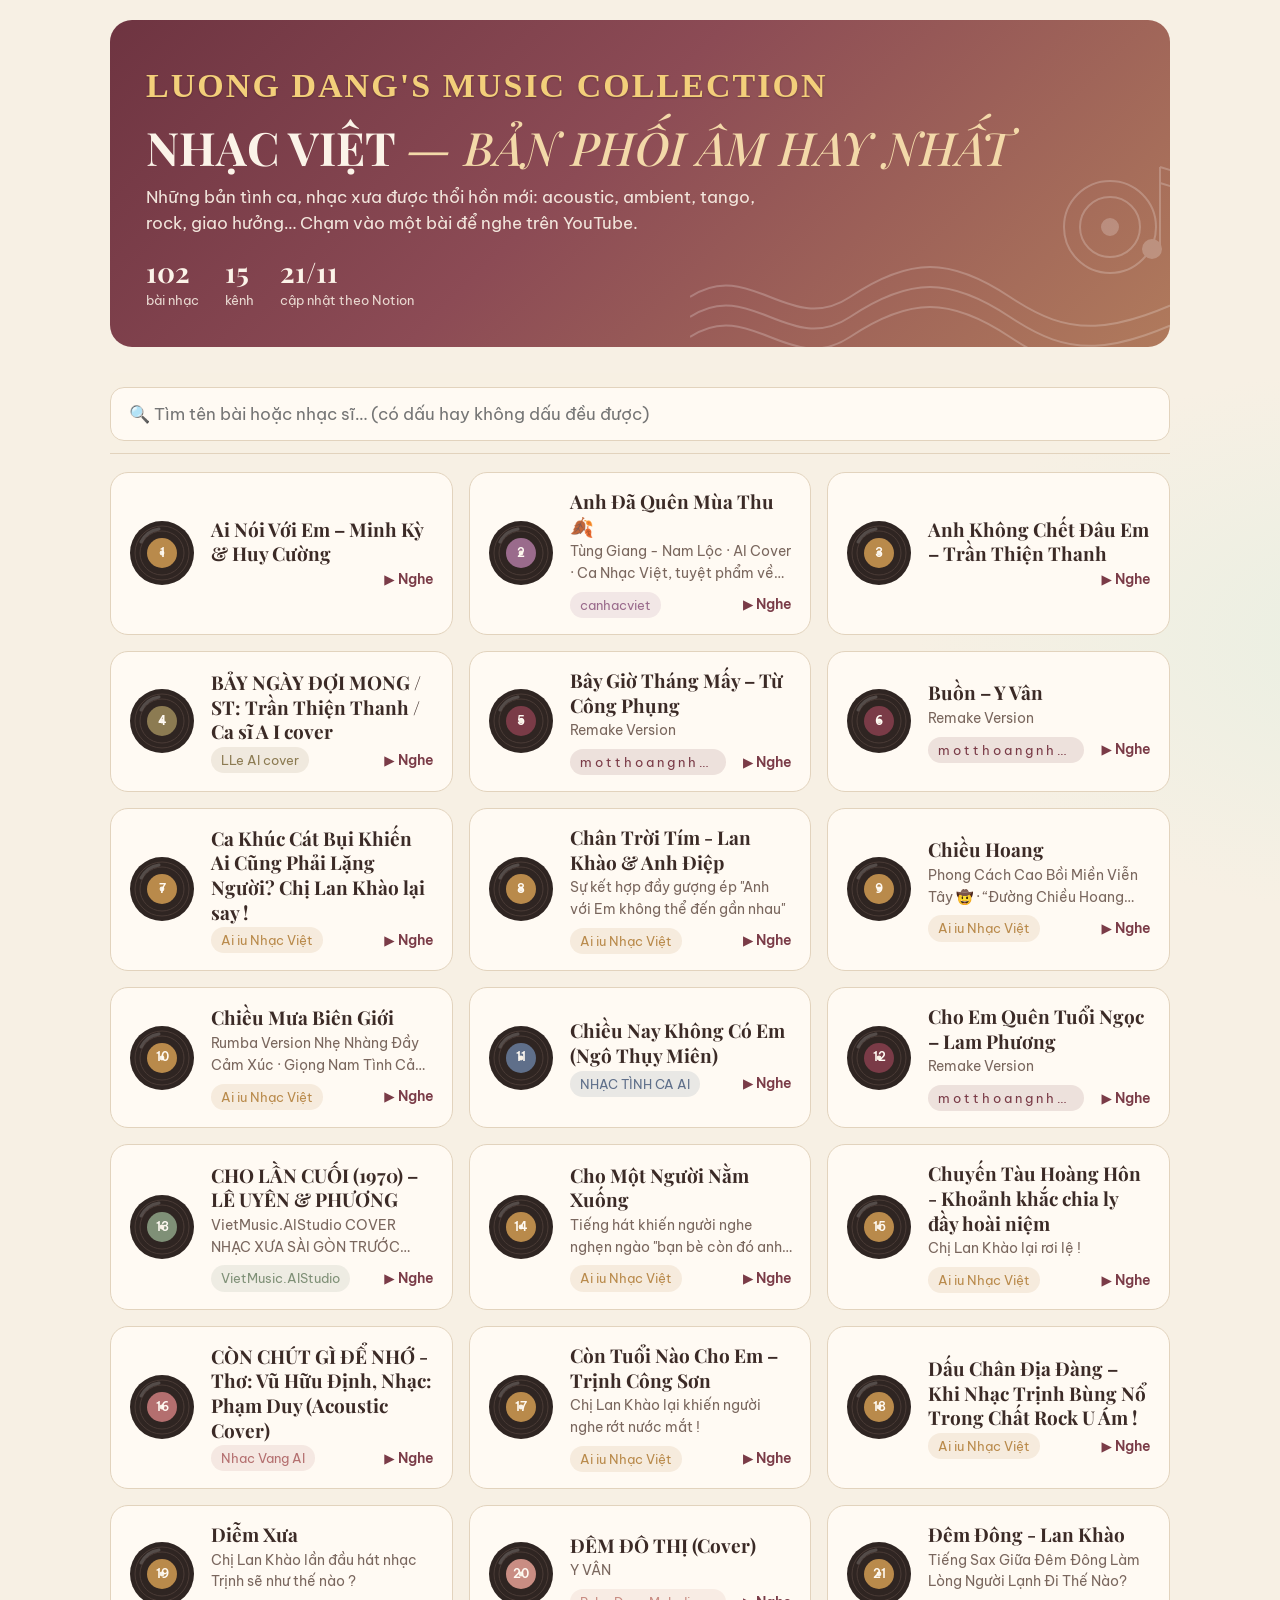
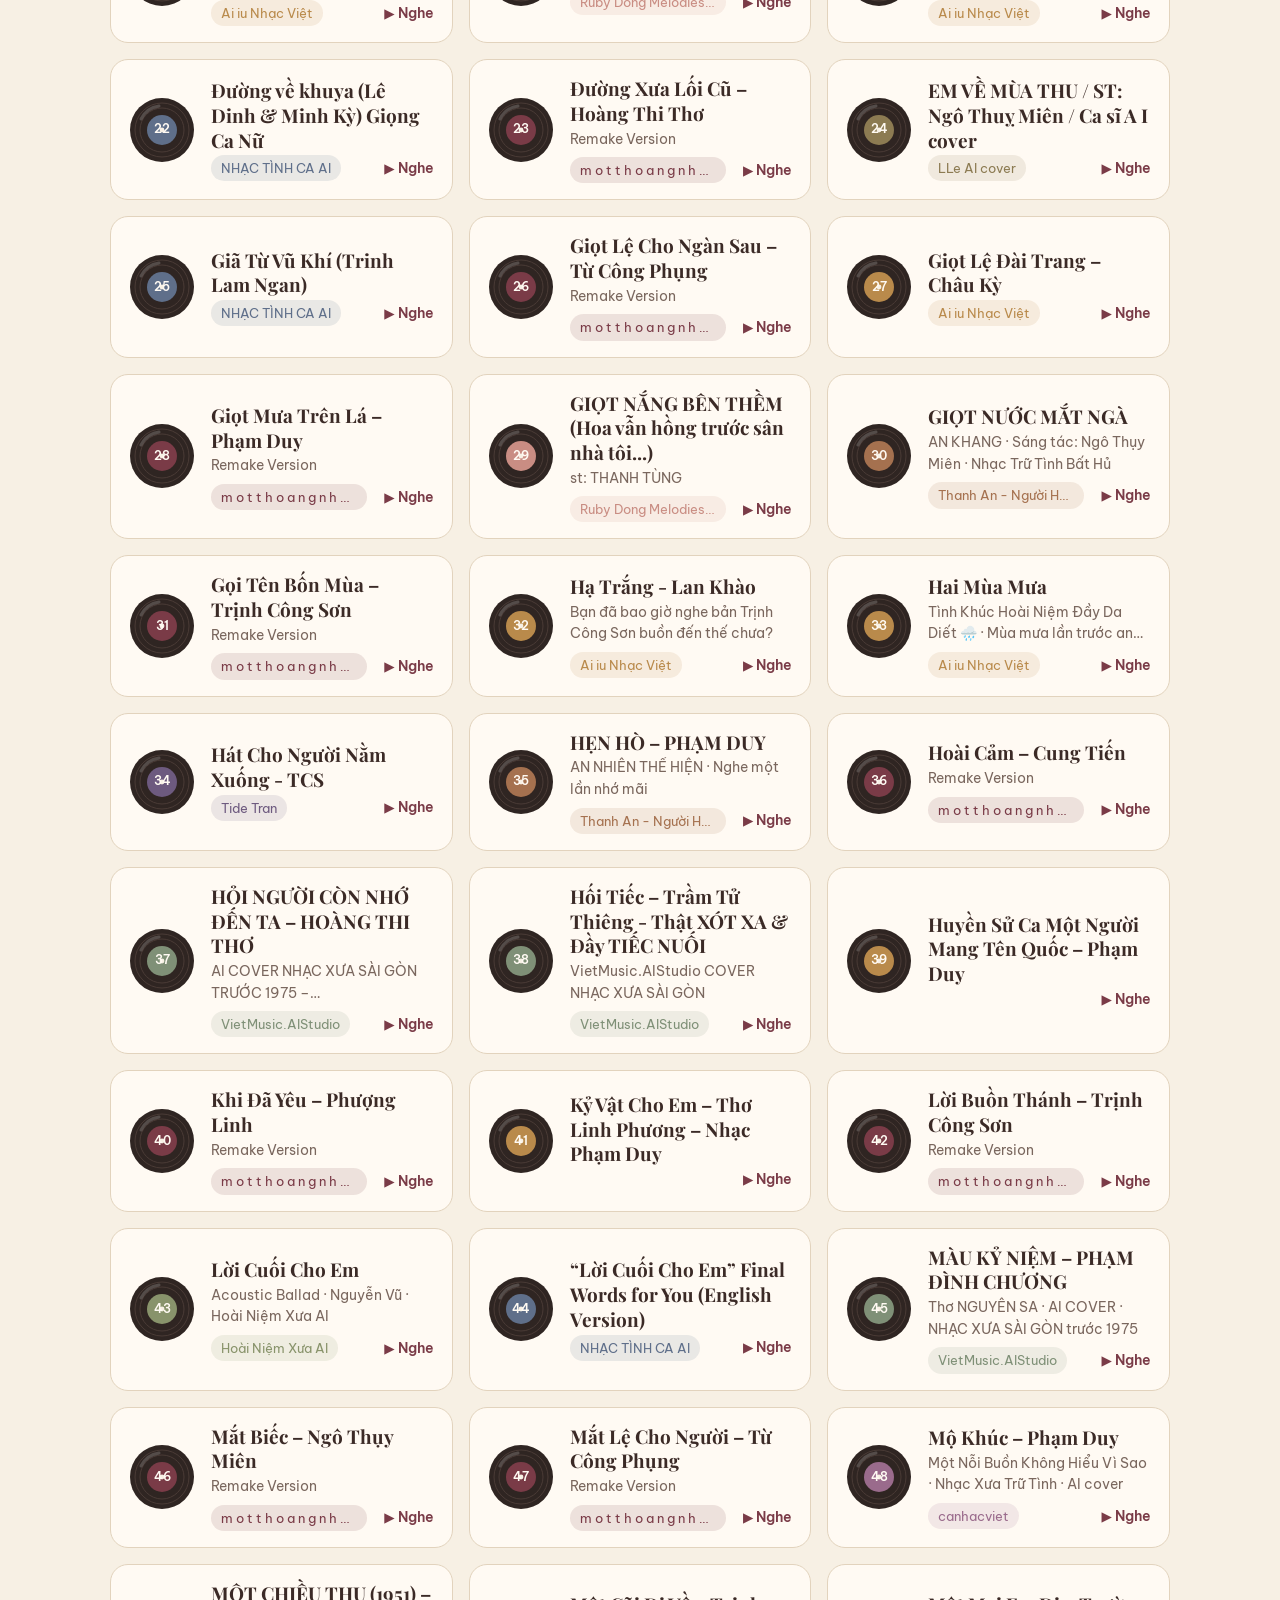
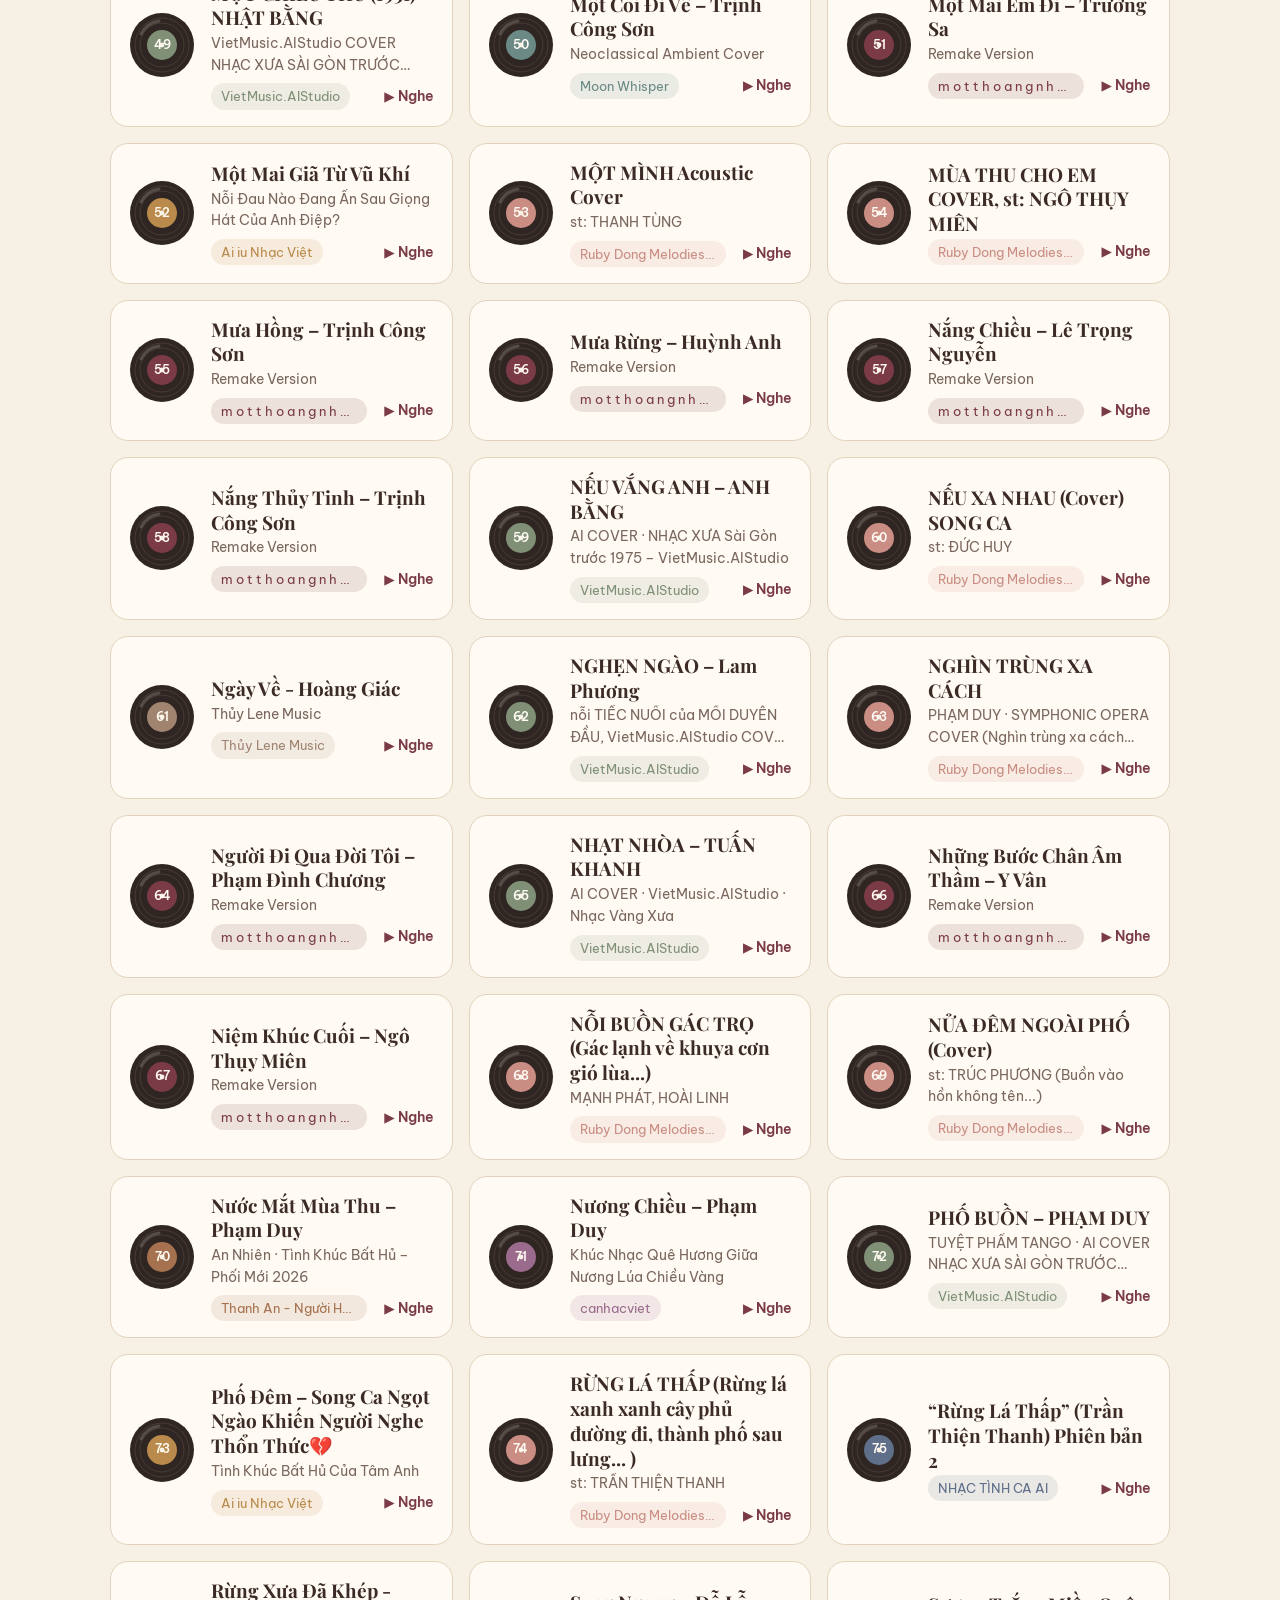
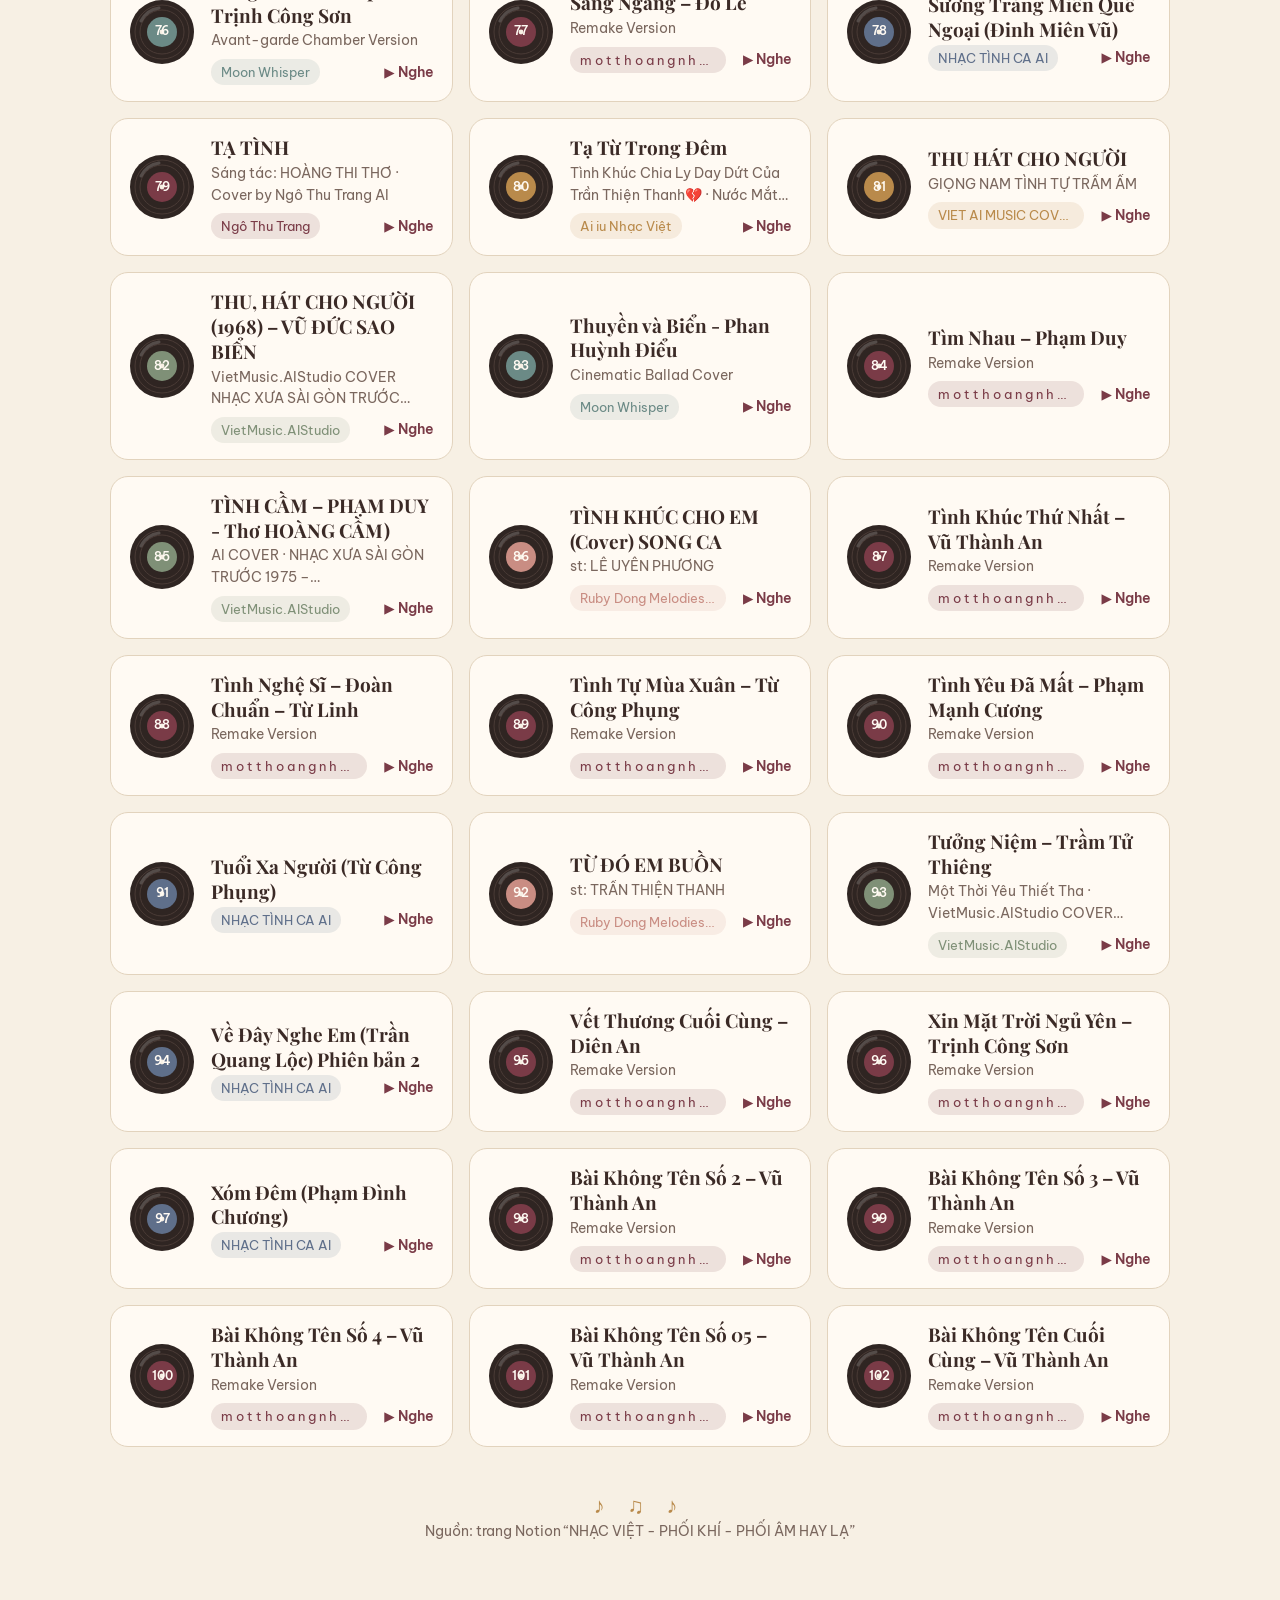
==== commit cf6cc350: "Sửa ô tìm kiếm: tìm theo từ, có dấu hay không dấu Co-Authored-By: Claude Opus 5.5 <noreply@anthropic" ====
--- a/index.html
+++ b/index.html
@@ -85,9 +85,10 @@
   </header>
 
   <div class="tools">
-    <input id="q" class="search" type="search" placeholder="Tìm tên bài, nhạc sĩ, ca sĩ… (gõ không dấu cũng được)">
+    <input id="q" class="search" type="search" placeholder="🔍 Tìm tên bài hoặc nhạc sĩ… (có dấu hay không dấu đều được)">
   </div>
 
+  <p id="found" style="margin:12px 4px 0;color:var(--muted);font-size:15px"></p>
   <div id="grid" class="grid"></div>
   <p id="empty" class="empty">Không tìm thấy bài nào phù hợp.</p>
 
@@ -127,8 +128,24 @@
     <circle cx="33" cy="33" r="15" fill="${c}"/><circle cx="33" cy="33" r="2.4" fill="#f7f0e4"/></svg>`;
 }
 function render(){
-  const q = strip(document.getElementById('q').value.trim());
-  const list = SONGS.filter(s => (active==='all'||s.ch===active) && (!q || strip(s.title+' '+s.sub+' '+s.ch).includes(q)));
+  const raw = document.getElementById('q').value;
+  const toks = strip(raw).split(/[^a-z0-9]+/).filter(Boolean);
+  let list = SONGS;
+  if (toks.length){
+    const scored = [];
+    SONGS.forEach(s=>{
+      const tw = strip(s.title).split(/[^a-z0-9]+/).filter(Boolean);
+      const aw = tw.concat(strip(s.sub).split(/[^a-z0-9]+/).filter(Boolean));
+      const has = (words,t)=>words.some(w=>w.startsWith(t));
+      if (!toks.every(t=>has(aw,t))) return;
+      const inTitle = toks.every(t=>has(tw,t));
+      const phrase = strip(s.title).includes(toks.join(' '));
+      scored.push([phrase?0:(inTitle?1:2), s]);
+    });
+    scored.sort((a,b)=>a[0]-b[0]);
+    list = scored.map(x=>x[1]);
+  }
+  document.getElementById('found').textContent = toks.length ? `Tìm thấy ${list.length} bài` : '';
   document.getElementById('grid').innerHTML = list.map(s=>`
     <a class="card ${s.special?'special':''}" href="${esc(s.url)}" target="_blank" rel="noopener">
       <div class="disc">${disc(color[s.ch]||"#b98a4b")}<div class="num">${s.special?'★':s.n}</div></div>
@@ -141,7 +158,7 @@
     </a>`).join('');
   document.getElementById('empty').style.display = list.length?'none':'block';
 }
-document.getElementById('q').addEventListener('input', render);
+['input','keyup','change','compositionend','search'].forEach(ev=>document.getElementById('q').addEventListener(ev, render));
 render();
 </script>
 </body>
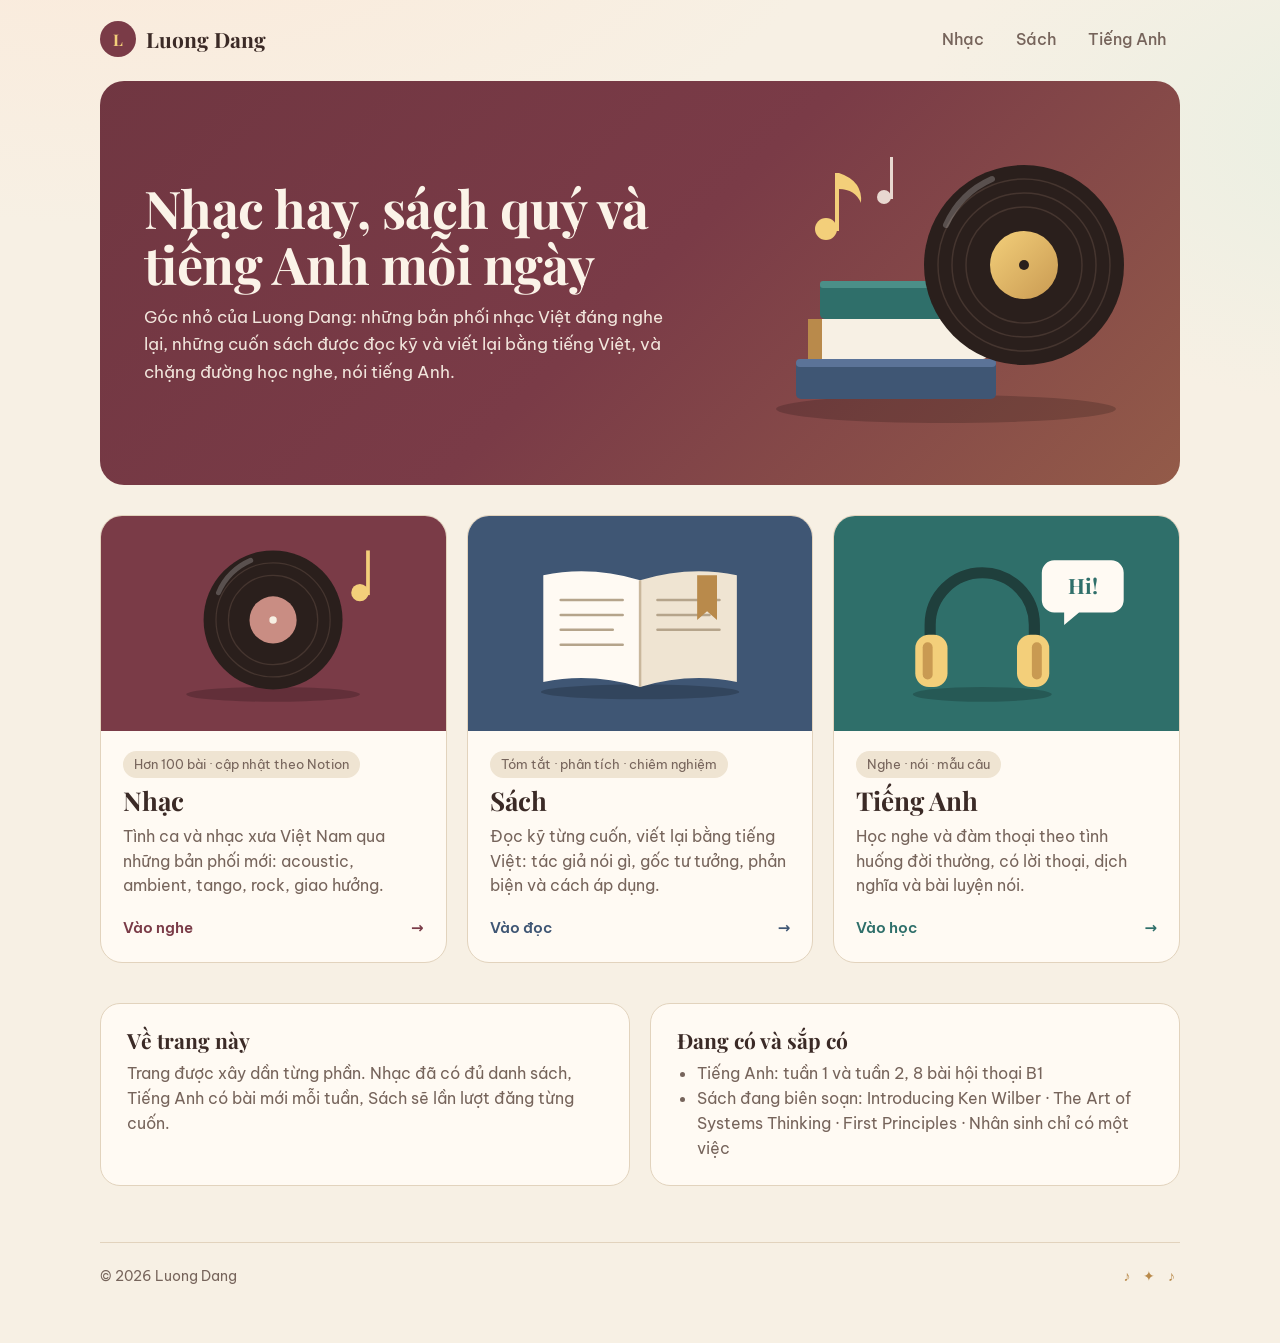
==== commit a0d0ed44: "Chia trang thành 3 mục: Nhạc, Sách, Tiếng Anh - Trang chủ mới dẫn vào 3 mục; trang nhạc chuyển sang " ====
--- a/index.html
+++ b/index.html
@@ -3,163 +3,159 @@
 <head>
 <meta charset="utf-8">
 <meta name="viewport" content="width=device-width, initial-scale=1">
-<title>Luong Dang's Music Collection – Nhạc Việt, bản phối âm hay nhất</title>
+<meta name="description" content="Góc của Luong Dang: nhạc Việt phối khí hay, tóm tắt và phân tích sách, học nghe và đàm thoại tiếng Anh.">
+<meta property="og:type" content="website">
+<meta property="og:url" content="https://luongdang-blog.github.io/">
+<meta property="og:title" content="Luong Dang – Nhạc, Sách và Tiếng Anh">
+<meta property="og:description" content="Nhạc Việt phối khí hay, tóm tắt và phân tích sách, học nghe và đàm thoại tiếng Anh.">
+<meta property="og:image" content="https://luongdang-blog.github.io/og.jpg">
+<meta name="twitter:card" content="summary_large_image">
+<title>Luong Dang – Nhạc, Sách, Tiếng Anh</title>
 <link rel="preconnect" href="https://fonts.googleapis.com">
 <link rel="preconnect" href="https://fonts.gstatic.com" crossorigin>
 <link href="https://fonts.googleapis.com/css2?family=Playfair+Display:ital,wght@0,500;0,700;1,500&family=Be+Vietnam+Pro:wght@400;500;600&display=swap" rel="stylesheet">
+<link rel="stylesheet" href="assets/site.css">
 <style>
-  :root{
-    --paper:#f7f0e4; --paper2:#efe4d2; --ink:#3b2a26; --muted:#7a675e;
-    --wine:#7a3b47; --rose:#c98d83; --gold:#b98a4b; --sage:#7f9077; --line:#e2d3bd;
-  }
-  *{box-sizing:border-box}
-  body{margin:0;background:
-      radial-gradient(1200px 600px at 10% -10%, #fbe9d9 0%, transparent 60%),
-      radial-gradient(900px 500px at 110% 10%, #e9efe2 0%, transparent 55%),
-      var(--paper);
-    color:var(--ink);font-family:"Be Vietnam Pro",system-ui,sans-serif;font-size:17px;line-height:1.55}
-  .wrap{max-width:1100px;margin:0 auto;padding:0 20px 60px}
-  header{position:relative;overflow:hidden;margin:20px 0 26px;border-radius:22px;
-    background:linear-gradient(135deg,#6e3441 0%,#8c4b55 45%,#b07a5c 100%);color:#fbf3e8;padding:40px 36px 34px}
-  header svg.waves{position:absolute;right:-40px;bottom:-30px;width:520px;opacity:.22}
-  .eyebrow{font-family:"Times New Roman",Times,serif;font-weight:700;font-size:clamp(24px,3.6vw,34px);letter-spacing:.06em;color:#f3cf7a;text-shadow:0 1px 2px rgba(0,0,0,.25)}
-  h1{font-family:"Playfair Display",Georgia,serif;font-weight:700;font-size:clamp(30px,5vw,46px);line-height:1.15;margin:8px 0 10px}
-  h1 em{font-weight:500;color:#f3d9a9}
-  .lead{max-width:620px;opacity:.92;margin:0}
-  .stats{display:flex;gap:26px;margin-top:22px;flex-wrap:wrap}
-  .stat b{font-family:"Playfair Display",serif;font-size:28px;display:block;line-height:1}
-  .stat span{font-size:13px;opacity:.85}
-
-  .tools{position:sticky;top:0;z-index:5;background:rgba(247,240,228,.93);backdrop-filter:blur(6px);
-    padding:14px 0 12px;margin-bottom:10px;border-bottom:1px solid var(--line)}
-  .search{width:100%;padding:13px 18px;border-radius:14px;border:1px solid var(--line);background:#fffaf3;
-    font:inherit;color:var(--ink);outline:none}
-  .search:focus{border-color:var(--rose);box-shadow:0 0 0 3px rgba(201,141,131,.2)}
-  .chips{display:flex;gap:8px;flex-wrap:wrap;margin-top:12px}
-  .chip{border:1px solid var(--line);background:#fffaf3;color:var(--ink);border-radius:999px;padding:7px 14px;
-    font:inherit;font-size:14.5px;cursor:pointer;display:inline-flex;align-items:center;gap:7px}
-  .chip i{width:10px;height:10px;border-radius:50%;display:inline-block}
-  .chip small{color:var(--muted)}
-  .chip.on{background:var(--wine);border-color:var(--wine);color:#fbf3e8}
-  .chip.on small{color:#f1d8c9}
-
-  .grid{display:grid;grid-template-columns:repeat(auto-fill,minmax(320px,1fr));gap:16px;margin-top:18px}
-  .card{display:flex;gap:16px;align-items:center;text-decoration:none;color:inherit;background:#fffaf3;
-    border:1px solid var(--line);border-radius:18px;padding:16px 18px;transition:transform .15s, box-shadow .15s, border-color .15s}
-  .card:hover{transform:translateY(-2px);box-shadow:0 10px 24px -14px rgba(90,45,40,.45);border-color:var(--rose)}
-  .disc{flex:0 0 66px;height:66px;position:relative}
-  .disc svg{width:66px;height:66px;transition:transform 1.2s}
-  .card:hover .disc svg{transform:rotate(200deg)}
-  .disc .num{position:absolute;inset:0;display:grid;place-items:center;font-size:12px;font-weight:600;color:#fffaf3}
-  .body{min-width:0;flex:1}
-  .title{font-family:"Playfair Display",Georgia,serif;font-size:19px;font-weight:700;line-height:1.3;margin:0 0 3px}
-  .sub{font-size:14px;color:var(--muted);margin:0 0 7px;overflow:hidden;display:-webkit-box;-webkit-line-clamp:2;-webkit-box-orient:vertical}
-  .meta{display:flex;align-items:center;justify-content:space-between;gap:10px}
-  .ch{font-size:13px;padding:3px 10px;border-radius:999px;white-space:nowrap;overflow:hidden;text-overflow:ellipsis;max-width:70%}
-  .play{font-size:13.5px;font-weight:600;color:var(--wine);white-space:nowrap}
-  .card.special{background:linear-gradient(135deg,#fff6ea,#f3e6d3);border-style:dashed;border-color:var(--gold)}
-  .empty{text-align:center;color:var(--muted);padding:40px 0;display:none}
-  footer{margin-top:40px;text-align:center;color:var(--muted);font-size:13.5px}
-  footer .orn{font-family:"Playfair Display",serif;font-size:22px;color:var(--gold);letter-spacing:.4em}
-  @media (max-width:520px){header{padding:30px 22px}.grid{grid-template-columns:1fr}}
+.hero.home{--accent:var(--wine);display:grid;grid-template-columns:minmax(0,1.25fr) minmax(0,1fr);gap:24px;align-items:center}
+.hero.home .art{position:static;width:100%;opacity:1;max-width:380px;justify-self:end}
+.rooms{display:grid;grid-template-columns:repeat(3,minmax(0,1fr));gap:20px}
+.room{display:flex;flex-direction:column;text-decoration:none;color:inherit;background:var(--card);border:1px solid var(--line);border-radius:22px;overflow:hidden;transition:transform .2s,box-shadow .2s,border-color .2s}
+.room:hover{transform:translateY(-3px);box-shadow:0 16px 30px -18px rgba(70,40,30,.5);border-color:var(--c)}
+.room .pic{background:var(--c);aspect-ratio:16/10;display:grid;place-items:center;position:relative}
+.room .pic svg{width:72%;height:auto}
+.room .tag{align-self:flex-start}
+.room .txt{padding:20px 22px 22px;display:flex;flex-direction:column;gap:8px;flex:1}
+.room h2{font-size:26px;margin:0}
+.room p{margin:0;color:var(--muted);font-size:15.5px}
+.room .go{margin-top:auto;padding-top:10px;display:flex;justify-content:space-between;align-items:center;gap:10px;font-weight:600;color:var(--c);font-size:15px}
+.room .go span:last-child{transition:transform .2s}
+.room:hover .go span:last-child{transform:translateX(4px)}
+.r1{--c:var(--wine)}.r2{--c:var(--slate)}.r3{--c:var(--teal)}
+.about{display:grid;grid-template-columns:minmax(0,1fr) minmax(0,1fr);gap:20px;margin-top:40px}
+.about .panel{padding:24px 26px}
+.about h3{font:700 21px/1.2 "Playfair Display",serif;margin:0 0 8px}
+.about p{margin:0;color:var(--muted);font-size:15.5px}
+.about ul{margin:6px 0 0;padding-left:20px;color:var(--muted);font-size:15.5px}
+@media(max-width:900px){.rooms{grid-template-columns:minmax(0,1fr)}.room{flex-direction:row}.room .pic{aspect-ratio:auto;width:38%;flex:none}.room .pic svg{width:80%}}
+@media(max-width:760px){.hero.home{grid-template-columns:minmax(0,1fr)}.hero.home .art{justify-self:center;max-width:300px}.about{grid-template-columns:minmax(0,1fr)}}
+@media(max-width:520px){.room{flex-direction:column}.room .pic{width:auto;aspect-ratio:16/8}.room .pic svg{width:52%}}
 </style>
 </head>
 <body>
 <div class="wrap">
-  <header>
-    <svg class="waves" viewBox="0 0 520 220" fill="none" stroke="#fff" stroke-width="2">
-      <path d="M0 160 C60 120 100 200 160 160 S260 120 320 160 S420 200 520 150"/>
-      <path d="M0 180 C60 140 100 220 160 180 S260 140 320 180 S420 220 520 170"/>
-      <path d="M0 140 C60 100 100 180 160 140 S260 100 320 140 S420 180 520 130"/>
-      <circle cx="420" cy="70" r="46"/><circle cx="420" cy="70" r="30"/><circle cx="420" cy="70" r="8" fill="#fff"/>
-      <path d="M470 10 v80 M470 10 l26 8 v16 l-26 -8"/><circle cx="462" cy="92" r="9" fill="#fff"/>
+  <nav class="nav">
+    <a class="brand" href="index.html"><b>L</b>Luong Dang</a>
+    <ul>
+      <li><a href="nhac/index.html">Nhạc</a></li>
+      <li><a href="sach/index.html">Sách</a></li>
+      <li><a href="tieng-anh/index.html">Tiếng Anh</a></li>
+    </ul>
+  </nav>
+
+  <header class="hero home">
+    <div>
+      <h1>Nhạc hay, sách quý và tiếng Anh mỗi ngày</h1>
+      <p>Góc nhỏ của Luong Dang: những bản phối nhạc Việt đáng nghe lại, những cuốn sách được đọc kỹ và viết lại bằng tiếng Việt, và chặng đường học nghe, nói tiếng Anh.</p>
+    </div>
+    <svg class="art" viewBox="0 0 380 300" aria-hidden="true">
+      <defs>
+        <linearGradient id="hg" x1="0" y1="0" x2="1" y2="1"><stop offset="0" stop-color="#f3cf7a"/><stop offset="1" stop-color="#c99a52"/></linearGradient>
+      </defs>
+      <ellipse cx="190" cy="276" rx="170" ry="14" fill="#000" opacity=".18"/>
+      <!-- sách xếp chồng -->
+      <rect x="40" y="226" width="200" height="40" rx="5" fill="#3f5674"/><rect x="40" y="226" width="200" height="8" rx="4" fill="#5b7398"/>
+      <rect x="52" y="186" width="180" height="40" rx="5" fill="#f7f0e4"/><rect x="52" y="186" width="14" height="40" fill="#b98a4b"/>
+      <rect x="64" y="148" width="166" height="38" rx="5" fill="#2f6f6a"/><rect x="64" y="148" width="166" height="7" rx="3" fill="#4b8f88"/>
+      <!-- đĩa hát -->
+      <circle cx="268" cy="132" r="100" fill="#2a1f1c"/>
+      <circle cx="268" cy="132" r="86" fill="none" stroke="#45352f" stroke-width="1.5"/>
+      <circle cx="268" cy="132" r="72" fill="none" stroke="#45352f" stroke-width="1.5"/>
+      <circle cx="268" cy="132" r="58" fill="none" stroke="#45352f" stroke-width="1.5"/>
+      <path d="M190 92 A90 90 0 0 1 236 46" stroke="rgba(255,255,255,.22)" stroke-width="6" fill="none" stroke-linecap="round"/>
+      <circle cx="268" cy="132" r="34" fill="url(#hg)"/><circle cx="268" cy="132" r="5" fill="#2a1f1c"/>
+      <!-- nốt nhạc -->
+      <g fill="#f3cf7a"><circle cx="70" cy="96" r="11"/><rect x="79" y="40" width="4" height="58"/><path d="M83 40 q24 8 22 30 q-6 -14 -22 -14z"/></g>
+      <g fill="#fbf3e8" opacity=".85"><circle cx="128" cy="64" r="7"/><rect x="134" y="24" width="3" height="42"/></g>
     </svg>
-    <div class="eyebrow">LUONG DANG'S MUSIC COLLECTION</div>
-    <h1>NHẠC VIỆT <em>— BẢN PHỐI ÂM HAY NHẤT</em></h1>
-    <p class="lead">Những bản tình ca, nhạc xưa được thổi hồn mới: acoustic, ambient, tango, rock, giao hưởng… Chạm vào một bài để nghe trên YouTube.</p>
-    <div class="stats">
-      <div class="stat"><b id="sCount">0</b><span>bài nhạc</span></div>
-      <div class="stat"><b id="sCh">0</b><span>kênh</span></div>
-      <div class="stat"><b>21/11</b><span>cập nhật theo Notion</span></div>
-    </div>
   </header>
 
-  <div class="tools">
-    <input id="q" class="search" type="search" placeholder="🔍 Tìm tên bài hoặc nhạc sĩ… (có dấu hay không dấu đều được)">
-  </div>
+  <section class="rooms" aria-label="Ba chuyên mục">
+    <a class="room r1" href="nhac/index.html">
+      <div class="pic">
+        <svg viewBox="0 0 200 130" aria-hidden="true">
+          <ellipse cx="100" cy="122" rx="70" ry="6" fill="#000" opacity=".2"/>
+          <circle cx="100" cy="62" r="56" fill="#2a1f1c"/>
+          <circle cx="100" cy="62" r="46" fill="none" stroke="#45352f"/><circle cx="100" cy="62" r="36" fill="none" stroke="#45352f"/>
+          <path d="M56 40 A50 50 0 0 1 82 14" stroke="rgba(255,255,255,.22)" stroke-width="4" fill="none" stroke-linecap="round"/>
+          <circle cx="100" cy="62" r="19" fill="#c98d83"/><circle cx="100" cy="62" r="3" fill="#f7f0e4"/>
+          <g fill="#f3cf7a"><circle cx="170" cy="40" r="7"/><rect x="175" y="6" width="3" height="36"/></g>
+        </svg>
+      </div>
+      <div class="txt">
+        <span class="tag">Hơn 100 bài · cập nhật theo Notion</span>
+        <h2>Nhạc</h2>
+        <p>Tình ca và nhạc xưa Việt Nam qua những bản phối mới: acoustic, ambient, tango, rock, giao hưởng.</p>
+        <div class="go"><span>Vào nghe</span><span>→</span></div>
+      </div>
+    </a>
 
-  <p id="found" style="margin:12px 4px 0;color:var(--muted);font-size:15px"></p>
-  <div id="grid" class="grid"></div>
-  <p id="empty" class="empty">Không tìm thấy bài nào phù hợp.</p>
+    <a class="room r2" href="sach/index.html">
+      <div class="pic">
+        <svg viewBox="0 0 200 130" aria-hidden="true">
+          <ellipse cx="100" cy="120" rx="80" ry="6" fill="#000" opacity=".2"/>
+          <path d="M100 30 Q60 18 22 26 V112 Q60 104 100 116Z" fill="#fffaf3"/>
+          <path d="M100 30 Q140 18 178 26 V112 Q140 104 100 116Z" fill="#efe4d2"/>
+          <path d="M100 30 V116" stroke="#c9b79c" stroke-width="2"/>
+          <g stroke="#b5a48b" stroke-width="2" stroke-linecap="round"><path d="M36 46 H86"/><path d="M36 58 H86"/><path d="M36 70 H78"/><path d="M36 82 H86"/><path d="M114 46 H164"/><path d="M114 58 H156"/><path d="M114 70 H164"/></g>
+          <path d="M146 26 V62 l8 -7 l8 7 V26z" fill="#b98a4b"/>
+        </svg>
+      </div>
+      <div class="txt">
+        <span class="tag">Tóm tắt · phân tích · chiêm nghiệm</span>
+        <h2>Sách</h2>
+        <p>Đọc kỹ từng cuốn, viết lại bằng tiếng Việt: tác giả nói gì, gốc tư tưởng, phản biện và cách áp dụng.</p>
+        <div class="go"><span>Vào đọc</span><span>→</span></div>
+      </div>
+    </a>
 
-  <footer>
-    <div class="orn">♪ ♫ ♪</div>
-    Nguồn: trang Notion “NHẠC VIỆT - PHỐI KHÍ - PHỐI ÂM HAY LẠ”
+    <a class="room r3" href="tieng-anh/index.html">
+      <div class="pic">
+        <svg viewBox="0 0 200 130" aria-hidden="true">
+          <ellipse cx="80" cy="122" rx="56" ry="6" fill="#000" opacity=".2"/>
+          <path d="M38 82 V66 a42 42 0 0 1 84 0 V82" fill="none" stroke="#1f3f3c" stroke-width="9" stroke-linecap="round"/>
+          <rect x="26" y="74" width="26" height="42" rx="11" fill="#f3cf7a"/><rect x="108" y="74" width="26" height="42" rx="11" fill="#f3cf7a"/>
+          <rect x="32" y="80" width="8" height="30" rx="4" fill="#c99a52"/><rect x="120" y="80" width="8" height="30" rx="4" fill="#c99a52"/>
+          <path d="M138 14 h46 a10 10 0 0 1 10 10 v22 a10 10 0 0 1 -10 10 h-26 l-12 10 v-10 h-8 a10 10 0 0 1 -10 -10 v-22 a10 10 0 0 1 10 -10z" fill="#fffaf3"/>
+          <text x="161" y="41" text-anchor="middle" font-family="Playfair Display,Georgia,serif" font-weight="700" font-size="17" fill="#2f6f6a">Hi!</text>
+        </svg>
+      </div>
+      <div class="txt">
+        <span class="tag">Nghe · nói · mẫu câu</span>
+        <h2>Tiếng Anh</h2>
+        <p>Học nghe và đàm thoại theo tình huống đời thường, có lời thoại, dịch nghĩa và bài luyện nói.</p>
+        <div class="go"><span>Vào học</span><span>→</span></div>
+      </div>
+    </a>
+  </section>
+
+  <section class="about">
+    <div class="panel">
+      <h3>Về trang này</h3>
+      <p>Trang được xây dần từng phần. Nhạc đã có đủ danh sách, Tiếng Anh có bài mới mỗi tuần, Sách sẽ lần lượt đăng từng cuốn.</p>
+    </div>
+    <div class="panel">
+      <h3>Đang có và sắp có</h3>
+      <ul>
+        <li>Tiếng Anh: tuần 1 và tuần 2, 8 bài hội thoại B1</li>
+        <li>Sách đang biên soạn: Introducing Ken Wilber · The Art of Systems Thinking · First Principles · Nhân sinh chỉ có một việc</li>
+      </ul>
+    </div>
+  </section>
+
+  <footer class="foot">
+    <span>© 2026 Luong Dang</span>
+    <span class="orn">♪ ✦ ♪</span>
   </footer>
 </div>
-
-<script id="songs" type="application/json">[{"n": 1, "url": "https://www.youtube.com/watch?v=wkDzhja5OcU", "title": "Ai Nói Với Em – Minh Kỳ & Huy Cường", "sub": "", "ch": ""}, {"n": 2, "url": "https://www.youtube.com/watch?v=rCidC3fofmc", "title": "Anh Đã Quên Mùa Thu 🍂", "sub": "Tùng Giang - Nam Lộc · AI Cover · Ca Nhạc Việt, tuyệt phẩm về mùa thu", "ch": "canhacviet"}, {"n": 3, "url": "https://www.youtube.com/watch?v=czqLt9cswrY", "title": "Anh Không Chết Đâu Em – Trần Thiện Thanh", "sub": "", "ch": ""}, {"n": 4, "url": "https://www.youtube.com/watch?v=M1yhYIdwyZs", "title": "BẢY NGÀY ĐỢI MONG / ST: Trần Thiện Thanh / Ca sĩ A I  cover", "sub": "", "ch": "LLe AI cover"}, {"n": 5, "url": "https://www.youtube.com/watch?v=WB40IS_yUEM", "title": "Bây Giờ Tháng Mấy – Từ Công Phụng", "sub": "Remake Version", "ch": "m o t t h o a n g n h o 🌙"}, {"n": 6, "url": "https://www.youtube.com/watch?v=1Yh65Yc3V88", "title": "Buồn – Y Vân", "sub": "Remake Version", "ch": "m o t t h o a n g n h o 🌙"}, {"n": 7, "url": "https://www.youtube.com/watch?v=qFnLYK0Kqps", "title": "Ca Khúc Cát Bụi Khiến Ai Cũng Phải Lặng Người?  Chị Lan Khào lại say !", "sub": "", "ch": "Ai iu Nhạc Việt"}, {"n": 8, "url": "https://www.youtube.com/watch?v=aFsc6U2xxO8", "title": "Chân Trời Tím - Lan Khào & Anh Điệp", "sub": "Sự kết hợp đầy gượng ép \"Anh với Em không thể đến gần nhau\"", "ch": "Ai iu Nhạc Việt"}, {"n": 9, "url": "https://www.youtube.com/watch?v=ejfe6XGwMoo", "title": "Chiều Hoang", "sub": "Phong Cách Cao Bồi Miền Viễn Tây 🤠 · “Đường Chiều Hoang Vắng Chỉ Mình Tôi…”", "ch": "Ai iu Nhạc Việt"}, {"n": 10, "url": "https://www.youtube.com/watch?v=ejlM2jc8Duo", "title": "Chiều Mưa Biên Giới", "sub": "Rumba Version Nhẹ Nhàng Đầy Cảm Xúc · Giọng Nam Tình Cảm Và Hoài Niệm", "ch": "Ai iu Nhạc Việt"}, {"n": 11, "url": "https://www.youtube.com/watch?v=oDLabWMnjI8", "title": "Chiều Nay Không Có Em (Ngô Thụy Miên)", "sub": "", "ch": "NHẠC TÌNH CA AI"}, {"n": 12, "url": "https://www.youtube.com/watch?v=FRqpQQSW9f0", "title": "Cho Em Quên Tuổi Ngọc – Lam Phương", "sub": "Remake Version", "ch": "m o t t h o a n g n h o 🌙"}, {"n": 13, "url": "https://www.youtube.com/watch?v=eOsBJfVIXos", "title": "CHO LẦN CUỐI (1970) – LÊ UYÊN & PHƯƠNG", "sub": "VietMusic.AIStudio COVER NHẠC XƯA SÀI GÒN TRƯỚC 1975", "ch": "VietMusic.AIStudio"}, {"n": 14, "url": "https://www.youtube.com/watch?v=jIWlu3GfK_A", "title": "Cho Một Người Nằm Xuống", "sub": "Tiếng hát khiến người nghe nghẹn ngào \"bạn bè còn đó anh biết không anh?", "ch": "Ai iu Nhạc Việt"}, {"n": 15, "url": "https://www.youtube.com/watch?v=xKwuDbhSCOg", "title": "Chuyến Tàu Hoàng Hôn - Khoảnh khắc chia ly đầy hoài niệm", "sub": "Chị Lan Khào lại rơi lệ !", "ch": "Ai iu Nhạc Việt"}, {"n": 16, "url": "https://www.youtube.com/watch?v=MbGy2deHY_4&list=PLTbReUVJD_jnd0SMu7EtKfHAC8rkAkThv&index=9", "title": "CÒN CHÚT GÌ ĐỂ NHỚ - Thơ: Vũ Hữu Định, Nhạc: Phạm Duy (Acoustic Cover)", "sub": "", "ch": "Nhac Vang AI"}, {"n": 17, "url": "https://www.youtube.com/watch?v=_XQDjiudlmM", "title": "Còn Tuổi Nào Cho Em – Trịnh Công Sơn", "sub": "Chị Lan Khào lại khiến người nghe rớt nước mắt !", "ch": "Ai iu Nhạc Việt"}, {"n": 18, "url": "https://www.youtube.com/watch?v=yX_bg4QYOjo", "title": "Dấu Chân Địa Đàng – Khi Nhạc Trịnh Bùng Nổ Trong Chất Rock U Ám !", "sub": "", "ch": "Ai iu Nhạc Việt"}, {"n": 19, "url": "https://www.youtube.com/watch?v=d2r3yovYTus", "title": "Diễm Xưa", "sub": "Chị Lan Khào lần đầu hát nhạc Trịnh sẽ như thế nào ?", "ch": "Ai iu Nhạc Việt"}, {"n": 20, "url": "https://www.youtube.com/watch?v=tlaYH0s2lQA", "title": "ĐÊM ĐÔ THỊ (Cover)", "sub": "Y VÂN", "ch": "Ruby Dong Melodies of Soul"}, {"n": 21, "url": "https://www.youtube.com/watch?v=a-eAicY22bk", "title": "Đêm Đông - Lan Khào", "sub": "Tiếng Sax Giữa Đêm Đông Làm Lòng Người Lạnh Đi Thế Nào?", "ch": "Ai iu Nhạc Việt"}, {"n": 22, "url": "https://www.youtube.com/watch?v=kZZKijU-EHM", "title": "Đường về khuya (Lê Dinh & Minh Kỳ) Giọng Ca Nữ", "sub": "", "ch": "NHẠC TÌNH CA AI"}, {"n": 23, "url": "https://www.youtube.com/watch?v=EBIi-0Pkmlo", "title": "Đường Xưa Lối Cũ – Hoàng Thi Thơ", "sub": "Remake Version", "ch": "m o t t h o a n g n h o 🌙"}, {"n": 24, "url": "https://www.youtube.com/watch?v=7V3UbP-CYqk", "title": "EM VỀ MÙA THU / ST: Ngô Thuỵ Miên / Ca sĩ A I  cover", "sub": "", "ch": "LLe AI cover"}, {"n": 25, "url": "https://www.youtube.com/watch?v=hDFvky5jDpQ", "title": "Giã Từ Vũ Khí (Trinh Lam Ngan)", "sub": "", "ch": "NHẠC TÌNH CA AI"}, {"n": 26, "url": "https://www.youtube.com/watch?v=CtJHACv1DcU", "title": "Giọt Lệ Cho Ngàn Sau – Từ Công Phụng", "sub": "Remake Version", "ch": "m o t t h o a n g n h o 🌙"}, {"n": 27, "url": "https://www.youtube.com/watch?v=ObnP5lUFz-Y", "title": "Giọt Lệ Đài Trang – Châu Kỳ", "sub": "", "ch": "Ai iu Nhạc Việt"}, {"n": 28, "url": "https://www.youtube.com/watch?v=IlwRy8GTOQs", "title": "Giọt Mưa Trên Lá – Phạm Duy", "sub": "Remake Version", "ch": "m o t t h o a n g n h o 🌙"}, {"n": 29, "url": "https://www.youtube.com/watch?v=IfHVsY2PISA", "title": "GIỌT NẮNG BÊN THỀM (Hoa vẫn hồng trước sân nhà tôi...)", "sub": "st: THANH TÙNG", "ch": "Ruby Dong Melodies of Soul"}, {"n": 30, "url": "https://www.youtube.com/watch?v=XxfioU7dhjE", "title": "GIỌT NƯỚC MẮT NGÀ", "sub": "AN KHANG · Sáng tác: Ngô Thụy Miên · Nhạc Trữ Tình Bất Hủ", "ch": "Thanh An - Người Hát Rong Tình Ca"}, {"n": 31, "url": "https://www.youtube.com/watch?v=X3RUyhqsa24", "title": "Gọi Tên Bốn Mùa – Trịnh Công Sơn", "sub": "Remake Version", "ch": "m o t t h o a n g n h o 🌙"}, {"n": 32, "url": "https://www.youtube.com/watch?v=x8W3TAlxz9k", "title": "Hạ Trắng - Lan Khào", "sub": "Bạn đã bao giờ nghe bản Trịnh Công Sơn buồn đến thế chưa?", "ch": "Ai iu Nhạc Việt"}, {"n": 33, "url": "https://www.youtube.com/watch?v=mJiRp5gOUsM", "title": "Hai Mùa Mưa", "sub": "Tình Khúc Hoài Niệm Đầy Da Diết 🌧️ · Mùa mưa lần trước anh về đây ghé thăm tôi 💔", "ch": "Ai iu Nhạc Việt"}, {"n": 34, "url": "https://www.youtube.com/watch?v=b7tfzeJQ8vQ", "title": "Hát Cho Người Nằm Xuống - TCS", "sub": "", "ch": "Tide Tran"}, {"n": 35, "url": "https://www.youtube.com/watch?v=IdmJIPFRm_A", "title": "HẸN HÒ – PHẠM DUY", "sub": "AN NHIÊN THỂ HIỆN · Nghe một lần nhớ mãi", "ch": "Thanh An - Người Hát Rong Tình Ca"}, {"n": 36, "url": "https://www.youtube.com/watch?v=rKV1aZ6iHn8", "title": "Hoài Cảm – Cung Tiến", "sub": "Remake Version", "ch": "m o t t h o a n g n h o 🌙"}, {"n": 37, "url": "https://www.youtube.com/watch?v=FZbq5rDkzs8", "title": "HỎI NGƯỜI CÒN NHỚ ĐẾN TA – HOÀNG THI THƠ", "sub": "AI COVER NHẠC XƯA SÀI GÒN TRƯỚC 1975 – VietMusic.AIStudio", "ch": "VietMusic.AIStudio"}, {"n": 38, "url": "https://www.youtube.com/watch?v=5LuyLQQZweE", "title": "Hối Tiếc – Trầm Tử Thiêng - Thật XÓT XA & Đầy TIẾC NUỐI", "sub": "VietMusic.AIStudio COVER NHẠC XƯA SÀI GÒN", "ch": "VietMusic.AIStudio"}, {"n": 39, "url": "https://www.youtube.com/watch?v=rn-JRCSPPDM", "title": "Huyền Sử Ca Một Người Mang Tên Quốc – Phạm Duy", "sub": "", "ch": ""}, {"n": 40, "url": "https://www.youtube.com/watch?v=DwOyjmT8dhE", "title": "Khi Đã Yêu – Phượng Linh", "sub": "Remake Version", "ch": "m o t t h o a n g n h o 🌙"}, {"n": 41, "url": "https://www.youtube.com/watch?v=PlhyFIDhuwc", "title": "Kỷ Vật Cho Em – Thơ Linh Phương – Nhạc Phạm Duy", "sub": "", "ch": ""}, {"n": 42, "url": "https://www.youtube.com/watch?v=j4MZ04Ortqk", "title": "Lời Buồn Thánh – Trịnh Công Sơn", "sub": "Remake Version", "ch": "m o t t h o a n g n h o 🌙"}, {"n": 43, "url": "https://www.youtube.com/watch?v=Sz3yGmjNlYo", "title": "Lời Cuối Cho Em", "sub": "Acoustic Ballad · Nguyễn Vũ · Hoài Niệm Xưa AI", "ch": "Hoài Niệm Xưa AI"}, {"n": 44, "url": "https://www.youtube.com/watch?v=SGhRzHD2Zo4", "title": "“Lời Cuối Cho Em” Final Words for You (English Version)", "sub": "", "ch": "NHẠC TÌNH CA AI"}, {"n": 45, "url": "https://www.youtube.com/watch?v=vObfHHAWaCI", "title": "MÀU KỶ NIỆM – PHẠM ĐÌNH CHƯƠNG", "sub": "Thơ NGUYÊN SA · AI COVER · NHẠC XƯA SÀI GÒN trước 1975", "ch": "VietMusic.AIStudio"}, {"n": 46, "url": "https://www.youtube.com/watch?v=DtHvMeIxbX0", "title": "Mắt Biếc – Ngô Thụy Miên", "sub": "Remake Version", "ch": "m o t t h o a n g n h o 🌙"}, {"n": 47, "url": "https://www.youtube.com/watch?v=xXxHuynQe4U", "title": "Mắt Lệ Cho Người – Từ Công Phụng", "sub": "Remake Version", "ch": "m o t t h o a n g n h o 🌙"}, {"n": 48, "url": "https://www.youtube.com/watch?v=x0obyBOg3wg", "title": "Mộ Khúc – Phạm Duy", "sub": "Một Nỗi Buồn Không Hiểu Vì Sao · Nhạc Xưa Trữ Tình · AI cover", "ch": "canhacviet"}, {"n": 49, "url": "https://www.youtube.com/watch?v=YSoHdo9psbw", "title": "MỘT CHIỀU THU (1951) – NHẬT BẰNG", "sub": "VietMusic.AIStudio COVER NHẠC XƯA SÀI GÒN TRƯỚC 1975", "ch": "VietMusic.AIStudio"}, {"n": 50, "url": "https://www.youtube.com/watch?v=F28gRmZWb9c", "title": "Một Cõi Đi Về – Trịnh Công Sơn", "sub": "Neoclassical Ambient Cover", "ch": "Moon Whisper"}, {"n": 51, "url": "https://www.youtube.com/watch?v=65i-vROEUMc", "title": "Một Mai Em Đi – Trường Sa", "sub": "Remake Version", "ch": "m o t t h o a n g n h o 🌙"}, {"n": 52, "url": "https://www.youtube.com/watch?v=DcY1l3TQ0W8", "title": "Một Mai Giã Từ Vũ Khí", "sub": "Nỗi Đau Nào Đang Ẩn Sau Giọng Hát Của Anh Điệp?", "ch": "Ai iu Nhạc Việt"}, {"n": 53, "url": "https://www.youtube.com/watch?v=8Wn0s6S_dQo", "title": "MỘT MÌNH Acoustic Cover", "sub": "st: THANH TÙNG", "ch": "Ruby Dong Melodies of Soul"}, {"n": 54, "url": "https://www.youtube.com/watch?v=7RRcH_fPHuU", "title": "MÙA THU CHO EM COVER, st: NGÔ THỤY MIÊN", "sub": "", "ch": "Ruby Dong Melodies of Soul"}, {"n": 55, "url": "https://www.youtube.com/watch?v=cBlD69cCxiQ", "title": "Mưa Hồng – Trịnh Công Sơn", "sub": "Remake Version", "ch": "m o t t h o a n g n h o 🌙"}, {"n": 56, "url": "https://www.youtube.com/watch?v=MqtjaZd7Qsg", "title": "Mưa Rừng – Huỳnh Anh", "sub": "Remake Version", "ch": "m o t t h o a n g n h o 🌙"}, {"n": 57, "url": "https://www.youtube.com/watch?v=M61qoQg5DSk", "title": "Nắng Chiều – Lê Trọng Nguyễn", "sub": "Remake Version", "ch": "m o t t h o a n g n h o 🌙"}, {"n": 58, "url": "https://www.youtube.com/watch?v=1oA8YuZauWo", "title": "Nắng Thủy Tinh – Trịnh Công Sơn", "sub": "Remake Version", "ch": "m o t t h o a n g n h o 🌙"}, {"n": 59, "url": "https://www.youtube.com/watch?v=N2M12Zb2e6E", "title": "NẾU VẮNG ANH – ANH BẰNG", "sub": "AI COVER · NHẠC XƯA Sài Gòn trước 1975 – VietMusic.AIStudio", "ch": "VietMusic.AIStudio"}, {"n": 60, "url": "https://www.youtube.com/watch?v=O0f3cWIZUTc", "title": "NẾU XA NHAU (Cover) SONG CA", "sub": "st: ĐỨC HUY", "ch": "Ruby Dong Melodies of Soul"}, {"n": 61, "url": "https://www.youtube.com/watch?v=k0KF53L2WjI", "title": "Ngày Về - Hoàng Giác", "sub": "Thủy Lene Music", "ch": "Thủy Lene Music"}, {"n": 62, "url": "https://www.youtube.com/watch?v=T_Lx5bvZV7M", "title": "NGHẸN NGÀO – Lam Phương", "sub": "nỗi TIẾC NUỐI của MỐI DUYÊN ĐẦU, VietMusic.AIStudio COVER NHẠC XƯA SÀI GÒN", "ch": "VietMusic.AIStudio"}, {"n": 63, "url": "https://www.youtube.com/watch?v=4BvwsbbkV8c", "title": "NGHÌN TRÙNG XA CÁCH", "sub": "PHẠM DUY · SYMPHONIC OPERA COVER (Nghìn trùng xa cách người đã đi rồi...)", "ch": "Ruby Dong Melodies of Soul"}, {"n": 64, "url": "https://www.youtube.com/watch?v=rKsvb0jvMP4", "title": "Người Đi Qua Đời Tôi – Phạm Đình Chương", "sub": "Remake Version", "ch": "m o t t h o a n g n h o 🌙"}, {"n": 65, "url": "https://www.youtube.com/watch?v=TuNQdckwGKQ", "title": "NHẠT NHÒA – TUẤN KHANH", "sub": "AI COVER · VietMusic.AIStudio · Nhạc Vàng Xưa", "ch": "VietMusic.AIStudio"}, {"n": 66, "url": "https://www.youtube.com/watch?v=PUfVavj7Ycw", "title": "Những Bước Chân Âm Thầm – Y Vân", "sub": "Remake Version", "ch": "m o t t h o a n g n h o 🌙"}, {"n": 67, "url": "https://www.youtube.com/watch?v=QCKl7V42ZVc", "title": "Niệm Khúc Cuối – Ngô Thụy Miên", "sub": "Remake Version", "ch": "m o t t h o a n g n h o 🌙"}, {"n": 68, "url": "https://www.youtube.com/watch?v=w-1n0uGfo-o", "title": "NỖI BUỒN GÁC TRỌ (Gác lạnh về khuya cơn gió lùa...)", "sub": "MẠNH PHÁT, HOÀI LINH", "ch": "Ruby Dong Melodies of Soul"}, {"n": 69, "url": "https://www.youtube.com/watch?v=1SpaqFtcaNE", "title": "NỬA ĐÊM NGOÀI PHỐ (Cover)", "sub": "st: TRÚC PHƯƠNG (Buồn vào hồn không tên...)", "ch": "Ruby Dong Melodies of Soul"}, {"n": 70, "url": "https://www.youtube.com/watch?v=qGgB8bVZsTE", "title": "Nước Mắt Mùa Thu – Phạm Duy", "sub": "An Nhiên · Tình Khúc Bất Hủ – Phối Mới 2026", "ch": "Thanh An - Người Hát Rong Tình Ca"}, {"n": 71, "url": "https://www.youtube.com/watch?v=W0pcoFLv4m8", "title": "Nương Chiều – Phạm Duy", "sub": "Khúc Nhạc Quê Hương Giữa Nương Lúa Chiều Vàng", "ch": "canhacviet"}, {"n": 72, "url": "https://www.youtube.com/watch?v=8EY94strKBs", "title": "PHỐ BUỒN – PHẠM DUY", "sub": "TUYỆT PHẨM TANGO · AI COVER NHẠC XƯA SÀI GÒN TRƯỚC 1975 – VietMusic.AIStudio", "ch": "VietMusic.AIStudio"}, {"n": 73, "url": "https://www.youtube.com/watch?v=W4vNAunrMI4", "title": "Phố Đêm – Song Ca Ngọt Ngào Khiến Người Nghe Thổn Thức💔", "sub": "Tình Khúc Bất Hủ Của Tâm Anh", "ch": "Ai iu Nhạc Việt"}, {"n": 74, "url": "https://www.youtube.com/watch?v=spKVdxC_yGM", "title": "RỪNG LÁ THẤP (Rừng lá xanh xanh cây phủ đường đi, thành phố sau lưng... )", "sub": "st: TRẦN THIỆN THANH", "ch": "Ruby Dong Melodies of Soul"}, {"n": 75, "url": "https://www.youtube.com/watch?v=nK1Ai8NsVn8", "title": "“Rừng Lá Thấp” (Trần Thiện Thanh) Phiên bản 2", "sub": "", "ch": "NHẠC TÌNH CA AI"}, {"n": 76, "url": "https://www.youtube.com/watch?v=18g3mSYGjbk", "title": "Rừng Xưa Đã Khép - Trịnh Công Sơn", "sub": "Avant-garde Chamber Version", "ch": "Moon Whisper"}, {"n": 77, "url": "https://www.youtube.com/watch?v=F6D1vylEfwk", "title": "Sang Ngang – Đỗ Lễ", "sub": "Remake Version", "ch": "m o t t h o a n g n h o 🌙"}, {"n": 78, "url": "https://www.youtube.com/watch?v=H8_HGhmWwks", "title": "Sương Trắng Miền Quê Ngoại (Đinh Miên Vũ)", "sub": "", "ch": "NHẠC TÌNH CA AI"}, {"n": 79, "url": "https://www.youtube.com/watch?v=BpuFnm8ElVY", "title": "TẠ TÌNH", "sub": "Sáng tác: HOÀNG THI THƠ · Cover by Ngô Thu Trang AI", "ch": "Ngô Thu Trang"}, {"n": 80, "url": "https://www.youtube.com/watch?v=wpHPxHMJvsk", "title": "Tạ Từ Trong Đêm", "sub": "Tình Khúc Chia Ly Day Dứt Của Trần Thiện Thanh💔 · Nước Mắt Thời Chiến !", "ch": "Ai iu Nhạc Việt"}, {"n": 81, "url": "https://www.youtube.com/watch?v=4kxlsm3xXa4&list=PLTbReUVJD_jnd0SMu7EtKfHAC8rkAkThv&index=6", "title": "THU HÁT CHO NGƯỜI", "sub": "GIỌNG NAM TÌNH TỰ TRẦM ẤM", "ch": "VIET AI MUSIC COVER"}, {"n": 82, "url": "https://www.youtube.com/watch?v=YQDuM1Wamhc", "title": "THU, HÁT CHO NGƯỜI (1968) – VŨ ĐỨC SAO BIỂN", "sub": "VietMusic.AIStudio COVER NHẠC XƯA SÀI GÒN TRƯỚC 1975", "ch": "VietMusic.AIStudio"}, {"n": 83, "url": "https://www.youtube.com/watch?v=1Nz6I4n_2iI", "title": "Thuyền và Biển - Phan Huỳnh Điểu", "sub": "Cinematic Ballad Cover", "ch": "Moon Whisper"}, {"n": 84, "url": "https://www.youtube.com/watch?v=F-Rsz6gU5Y8", "title": "Tìm Nhau – Phạm Duy", "sub": "Remake Version", "ch": "m o t t h o a n g n h o 🌙"}, {"n": 85, "url": "https://www.youtube.com/watch?v=rjCXMmnvfts", "title": "TÌNH CẦM – PHẠM DUY - Thơ HOÀNG CẦM)", "sub": "AI COVER · NHẠC XƯA SÀI GÒN TRƯỚC 1975 – VietMusic.AIStudio", "ch": "VietMusic.AIStudio"}, {"n": 86, "url": "https://www.youtube.com/watch?v=p3O8uaVR8fk", "title": "TÌNH KHÚC CHO EM (Cover) SONG CA", "sub": "st: LÊ UYÊN PHƯƠNG", "ch": "Ruby Dong Melodies of Soul"}, {"n": 87, "url": "https://www.youtube.com/watch?v=RVXHOxDusiM", "title": "Tình Khúc Thứ Nhất – Vũ Thành An", "sub": "Remake Version", "ch": "m o t t h o a n g n h o 🌙"}, {"n": 88, "url": "https://www.youtube.com/watch?v=vm_ClMbNiQM", "title": "Tình Nghệ Sĩ – Đoàn Chuẩn – Từ Linh", "sub": "Remake Version", "ch": "m o t t h o a n g n h o 🌙"}, {"n": 89, "url": "https://www.youtube.com/watch?v=xJ3bSv3nsr0", "title": "Tình Tự Mùa Xuân – Từ Công Phụng", "sub": "Remake Version", "ch": "m o t t h o a n g n h o 🌙"}, {"n": 90, "url": "https://www.youtube.com/watch?v=tKkNaizLsCw", "title": "Tình Yêu Đã Mất – Phạm Mạnh Cương", "sub": "Remake Version", "ch": "m o t t h o a n g n h o 🌙"}, {"n": 91, "url": "https://www.youtube.com/watch?v=e8CyL8_bqLw", "title": "Tuổi Xa Người (Từ Công Phụng)", "sub": "", "ch": "NHẠC TÌNH CA AI"}, {"n": 92, "url": "https://www.youtube.com/watch?v=784BSfcMAEM", "title": "TỪ ĐÓ EM BUỒN", "sub": "st: TRẦN THIỆN THANH", "ch": "Ruby Dong Melodies of Soul"}, {"n": 93, "url": "https://www.youtube.com/watch?v=TNHBF0bVxXE", "title": "Tưởng Niệm – Trầm Tử Thiêng", "sub": "Một Thời Yêu Thiết Tha · VietMusic.AIStudio COVER NHẠC XƯA SÀI GÒN", "ch": "VietMusic.AIStudio"}, {"n": 94, "url": "https://www.youtube.com/watch?v=b_JLmVSupio", "title": "Về Đây Nghe Em (Trần Quang Lộc) Phiên bản 2", "sub": "", "ch": "NHẠC TÌNH CA AI"}, {"n": 95, "url": "https://www.youtube.com/watch?v=IEwRfXlkjWw", "title": "Vết Thương Cuối Cùng – Diên An", "sub": "Remake Version", "ch": "m o t t h o a n g n h o 🌙"}, {"n": 96, "url": "https://www.youtube.com/watch?v=9pL9yw1bcy0", "title": "Xin Mặt Trời Ngủ Yên – Trịnh Công Sơn", "sub": "Remake Version", "ch": "m o t t h o a n g n h o 🌙"}, {"n": 97, "url": "https://www.youtube.com/watch?v=fyJH3nSohsg", "title": "Xóm Đêm (Phạm Đình Chương)", "sub": "", "ch": "NHẠC TÌNH CA AI"}, {"n": 98, "url": "https://www.youtube.com/watch?v=Z3sUmRsPMes", "title": "Bài Không Tên Số 2 – Vũ Thành An", "sub": "Remake Version", "ch": "m o t t h o a n g n h o 🌙"}, {"n": 99, "url": "https://www.youtube.com/watch?v=hllw6KK1sp0", "title": "Bài Không Tên Số 3 – Vũ Thành An", "sub": "Remake Version", "ch": "m o t t h o a n g n h o 🌙"}, {"n": 100, "url": "https://www.youtube.com/watch?v=q5WpDof4V3I", "title": "Bài Không Tên Số 4 – Vũ Thành An", "sub": "Remake Version", "ch": "m o t t h o a n g n h o 🌙"}, {"n": 101, "url": "https://www.youtube.com/watch?v=OF63Chom3Uo", "title": "Bài Không Tên Số 05 – Vũ Thành An", "sub": "Remake Version", "ch": "m o t t h o a n g n h o 🌙"}, {"n": 102, "url": "https://www.youtube.com/watch?v=aqIX1DMNw14", "title": "Bài Không Tên Cuối Cùng – Vũ Thành An", "sub": "Remake Version", "ch": "m o t t h o a n g n h o 🌙"}]</script>
-<script>
-const SONGS = JSON.parse(document.getElementById('songs').textContent);
-const PALETTE = ['#7a3b47','#b98a4b','#7f9077','#c98d83','#5f6f8a','#9a6b8c','#a5714f','#6b8a86','#8c7b52','#b46f6f','#6d5a7f','#88936b','#a08470'];
-const strip = s => (s||'').normalize('NFD').replace(/[̀-ͯ]/g,'').replace(/đ/g,'d').replace(/Đ/g,'D').toLowerCase();
-const esc = s => (s||'').replace(/[&<>"]/g,c=>({'&':'&amp;','<':'&lt;','>':'&gt;','"':'&quot;'}[c]));
-
-const counts = {};
-SONGS.forEach(s=>{ if(s.ch) counts[s.ch]=(counts[s.ch]||0)+1; });
-const channels = Object.keys(counts).sort((a,b)=>counts[b]-counts[a]);
-const color = {}; channels.forEach((c,i)=>color[c]=PALETTE[i%PALETTE.length]);
-
-document.getElementById('sCount').textContent = SONGS.filter(s=>!s.special).length;
-document.getElementById('sCh').textContent = channels.length;
-
-let active = 'all';
-function renderChips(){
-  const el = document.getElementById('chips');
-  el.innerHTML = `<button class="chip ${active==='all'?'on':''}" data-c="all">Tất cả <small>${SONGS.length}</small></button>` +
-    channels.map(c=>`<button class="chip ${active===c?'on':''}" data-c="${esc(c)}"><i style="background:${color[c]}"></i>${esc(c)} <small>${counts[c]}</small></button>`).join('');
-  el.querySelectorAll('.chip').forEach(b=>b.onclick=()=>{active=b.dataset.c;renderChips();render();});
-}
-function disc(c){
-  return `<svg viewBox="0 0 66 66"><circle cx="33" cy="33" r="32" fill="#2f2522"/>
-    <circle cx="33" cy="33" r="27" fill="none" stroke="#4a3b36" stroke-width="1"/>
-    <circle cx="33" cy="33" r="22" fill="none" stroke="#4a3b36" stroke-width="1"/>
-    <path d="M12 22 A24 24 0 0 1 30 9" stroke="rgba(255,255,255,.18)" stroke-width="3" fill="none" stroke-linecap="round"/>
-    <circle cx="33" cy="33" r="15" fill="${c}"/><circle cx="33" cy="33" r="2.4" fill="#f7f0e4"/></svg>`;
-}
-function render(){
-  const raw = document.getElementById('q').value;
-  const toks = strip(raw).split(/[^a-z0-9]+/).filter(Boolean);
-  let list = SONGS;
-  if (toks.length){
-    const scored = [];
-    SONGS.forEach(s=>{
-      const tw = strip(s.title).split(/[^a-z0-9]+/).filter(Boolean);
-      const aw = tw.concat(strip(s.sub).split(/[^a-z0-9]+/).filter(Boolean));
-      const has = (words,t)=>words.some(w=>w.startsWith(t));
-      if (!toks.every(t=>has(aw,t))) return;
-      const inTitle = toks.every(t=>has(tw,t));
-      const phrase = strip(s.title).includes(toks.join(' '));
-      scored.push([phrase?0:(inTitle?1:2), s]);
-    });
-    scored.sort((a,b)=>a[0]-b[0]);
-    list = scored.map(x=>x[1]);
-  }
-  document.getElementById('found').textContent = toks.length ? `Tìm thấy ${list.length} bài` : '';
-  document.getElementById('grid').innerHTML = list.map(s=>`
-    <a class="card ${s.special?'special':''}" href="${esc(s.url)}" target="_blank" rel="noopener">
-      <div class="disc">${disc(color[s.ch]||"#b98a4b")}<div class="num">${s.special?'★':s.n}</div></div>
-      <div class="body">
-        <p class="title">${esc(s.title)}</p>
-        ${s.sub?`<p class="sub">${esc(s.sub)}</p>`:''}
-        <div class="meta">${s.ch?`<span class="ch" style="background:${color[s.ch]}22;color:${color[s.ch]}">${esc(s.ch)}</span>`:'<span></span>'}
-        <span class="play">${s.special?'Mở kênh ↗':'▶ Nghe'}</span></div>
-      </div>
-    </a>`).join('');
-  document.getElementById('empty').style.display = list.length?'none':'block';
-}
-['input','keyup','change','compositionend','search'].forEach(ev=>document.getElementById('q').addEventListener(ev, render));
-render();
-</script>
 </body>
 </html>
--- a/assets/site.css
+++ b/assets/site.css
@@ -0,0 +1,56 @@
+/* VOICE   trang cá nhân, nhã nhặn, nhiều khoảng thở
+   IDEA    một tủ sưu tập: mỗi ngăn (Nhạc, Sách, Tiếng Anh) là một món đồ vẽ tay
+   PICTURE đĩa hát, cuốn sách mở, tai nghe với bóng thoại
+   COLOUR  giấy ngà #f7f0e4, mực nâu #3b2a26; đỏ rượu (Nhạc), xanh đá (Sách), xanh lục bảo nhạt (Tiếng Anh), vàng đồng điểm nhấn
+   TYPE    Playfair Display cho tiêu đề + Be Vietnam Pro cho chữ thường
+   LAYOUT  dải tiêu đề màu, ba ngăn ngang hàng; dưới 760px xếp dọc */
+:root{
+  color-scheme:light;
+  --paper:#f7f0e4;--paper2:#efe4d2;--card:#fffaf3;--ink:#3b2a26;--muted:#76645b;--line:#e2d3bd;
+  --wine:#7a3b47;--slate:#3f5674;--teal:#2f6f6a;--gold:#b98a4b;--goldlt:#f3cf7a;
+  --accent:var(--wine);
+}
+*{box-sizing:border-box;min-width:0}
+html{scroll-padding-top:20px}
+body{margin:0;color:var(--ink);font:17px/1.6 "Be Vietnam Pro",system-ui,sans-serif;overflow-x:clip;
+  background:radial-gradient(1200px 600px at 10% -10%,#fbe9d9 0%,transparent 60%),radial-gradient(900px 500px at 110% 10%,#e9efe2 0%,transparent 55%),var(--paper)}
+a{color:inherit}
+img,svg{max-width:100%}
+.wrap{max-width:1120px;margin:0 auto;padding:0 20px 56px}
+
+/* Thanh menu chung */
+.nav{display:flex;align-items:center;justify-content:space-between;gap:12px 20px;flex-wrap:wrap;padding:18px 0 4px}
+.brand{font:700 21px/1.1 "Playfair Display",Georgia,serif;text-decoration:none;color:var(--ink);display:flex;align-items:center;gap:10px}
+.brand b{display:grid;place-items:center;width:36px;height:36px;border-radius:50%;background:var(--wine);color:var(--goldlt);font-size:16px}
+.nav ul{display:flex;gap:4px;list-style:none;margin:0;padding:0;flex-wrap:wrap}
+.nav li a{display:block;padding:9px 14px;border-radius:999px;text-decoration:none;font-size:15.5px;font-weight:500;color:var(--muted)}
+.nav li a:hover{background:var(--paper2);color:var(--ink)}
+.nav li a[aria-current]{background:var(--ink);color:var(--paper)}
+a:focus-visible,button:focus-visible,input:focus-visible{outline:3px solid var(--gold);outline-offset:2px}
+
+/* Dải tiêu đề */
+.hero{position:relative;overflow:hidden;margin:16px 0 30px;border-radius:24px;color:#fbf3e8;padding:clamp(30px,5vw,52px) clamp(22px,4vw,44px);
+  background:linear-gradient(135deg,color-mix(in srgb,var(--accent) 92%,#000) 0%,var(--accent) 50%,color-mix(in srgb,var(--accent) 60%,var(--gold)) 100%)}
+.hero h1{font:700 clamp(32px,5.2vw,52px)/1.08 "Playfair Display",Georgia,serif;margin:0 0 12px;letter-spacing:-.01em;text-wrap:balance;max-width:16em}
+.hero p{margin:0;max-width:600px;opacity:.93}
+.hero .art{position:absolute;right:-30px;bottom:-40px;width:min(46%,420px);opacity:.2;pointer-events:none}
+.hero .facts{display:flex;gap:28px;flex-wrap:wrap;margin-top:22px}
+.hero .facts b{display:block;font:700 28px/1 "Playfair Display",serif;color:var(--goldlt)}
+.hero .facts span{font-size:13.5px;opacity:.88}
+
+h2{font:700 clamp(25px,3vw,32px)/1.15 "Playfair Display",Georgia,serif;margin:0 0 6px;text-wrap:balance}
+.sec{margin-top:44px}
+.sec>p.lead{color:var(--muted);margin:0 0 20px;max-width:640px}
+
+/* Thẻ chung */
+.panel{background:var(--card);border:1px solid var(--line);border-radius:20px}
+.tag{display:inline-block;font-size:13px;padding:3px 11px;border-radius:999px;background:var(--paper2);color:var(--muted);white-space:nowrap}
+.btn{display:inline-flex;align-items:center;gap:8px;min-height:44px;padding:10px 20px;border-radius:999px;background:var(--accent);color:#fbf3e8;text-decoration:none;font-weight:600;font-size:15.5px;border:0}
+.btn.ghost{background:transparent;color:var(--accent);border:1.5px solid currentColor}
+.soon{color:var(--muted);font-size:14.5px;font-style:italic}
+
+footer.foot{margin-top:56px;padding-top:22px;border-top:1px solid var(--line);display:flex;justify-content:space-between;gap:10px 24px;flex-wrap:wrap;color:var(--muted);font-size:14px}
+footer.foot .orn{font-family:"Playfair Display",serif;color:var(--gold);letter-spacing:.35em}
+
+@media(prefers-reduced-motion:reduce){*{transition:none!important;animation:none!important}}
+@media(max-width:600px){body{font-size:16px}.nav{padding-top:12px}.nav ul{width:100%}.nav li{flex:1}.nav li a{text-align:center;padding:9px 8px}.hero .art{width:62%;opacity:.14}}
